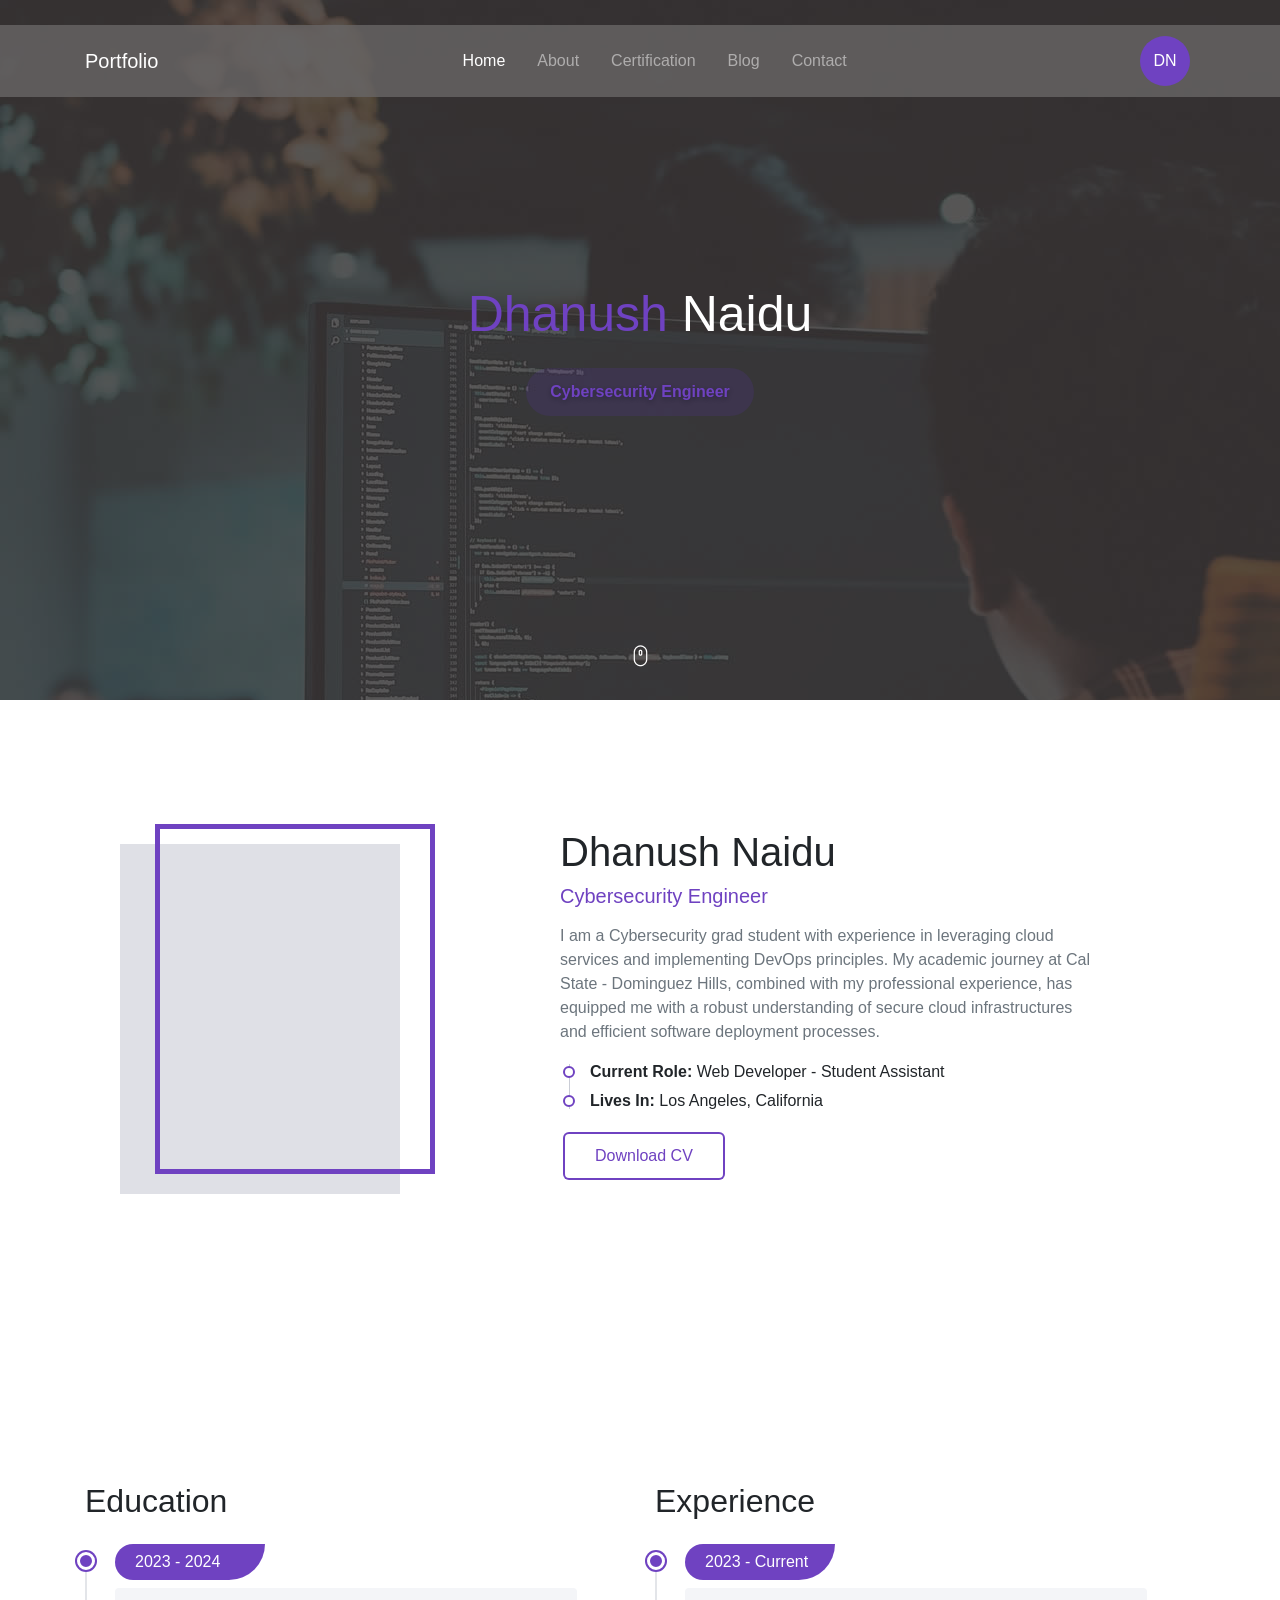
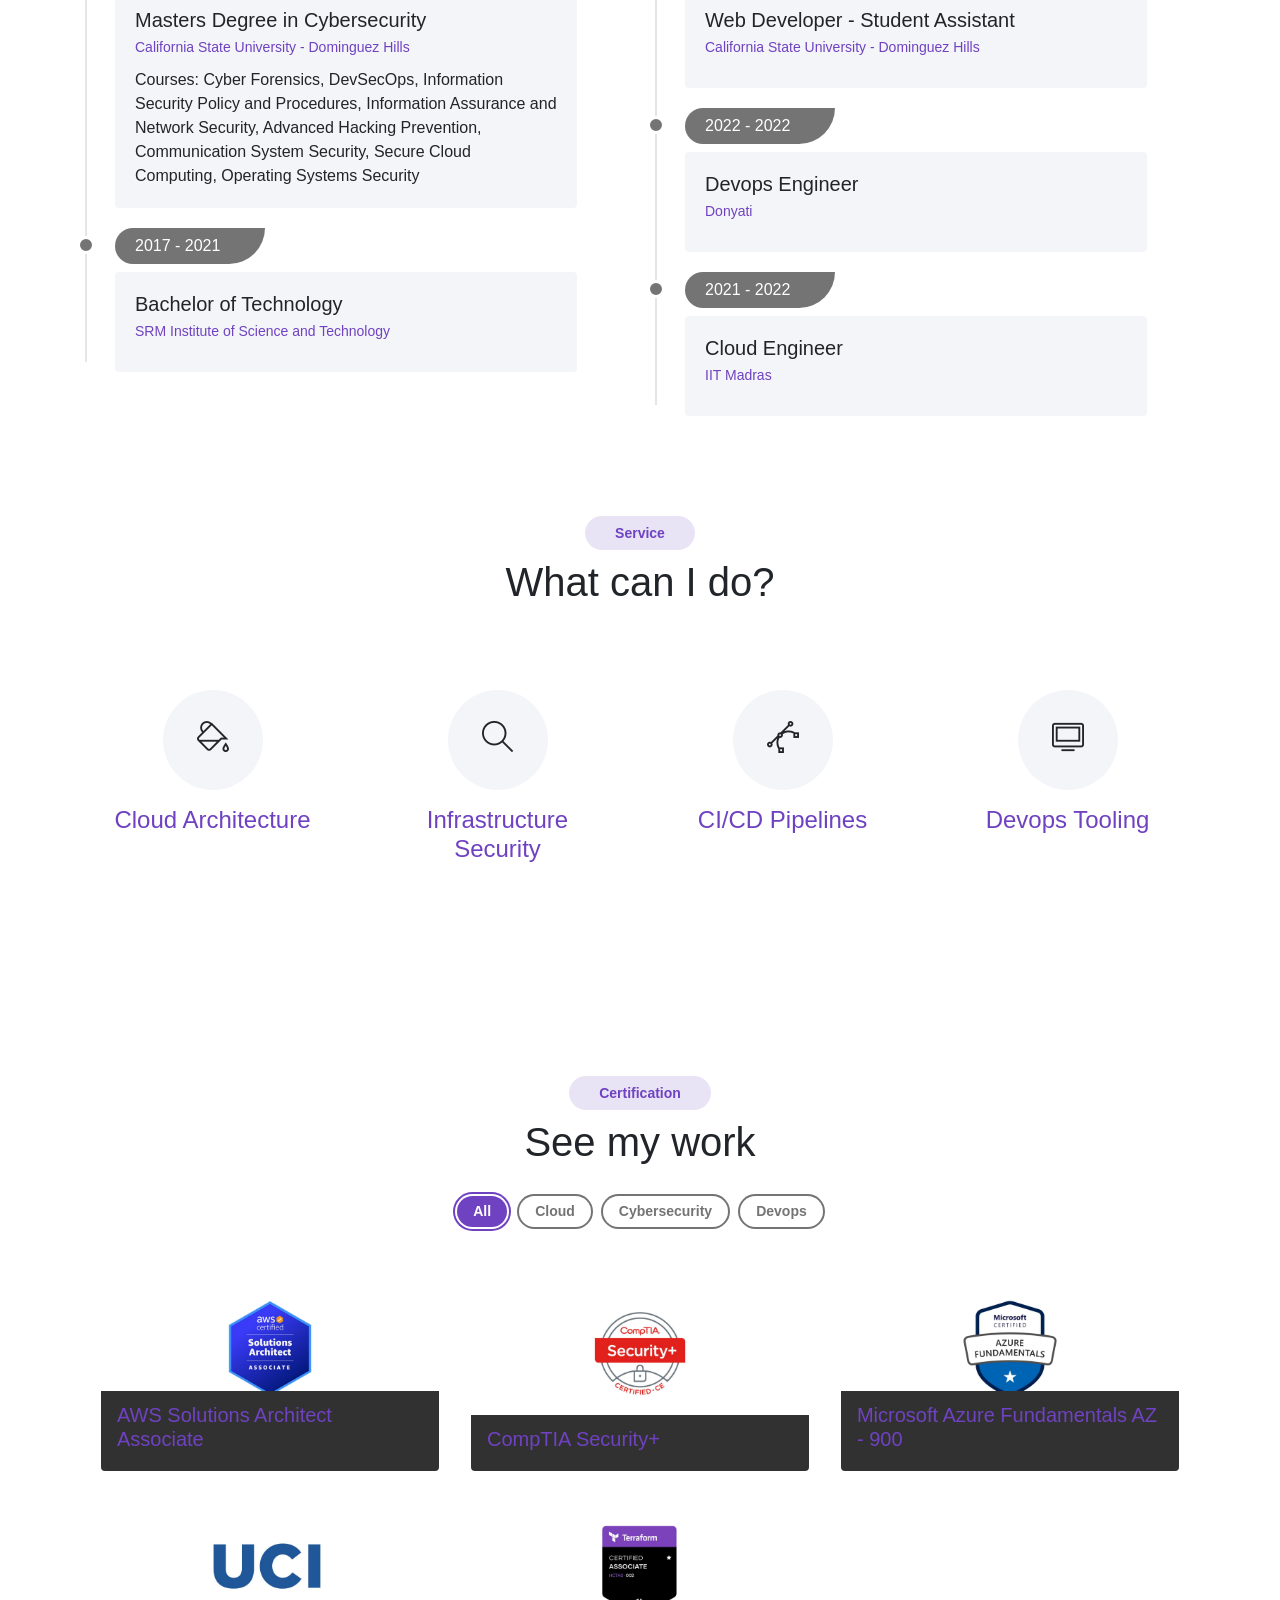
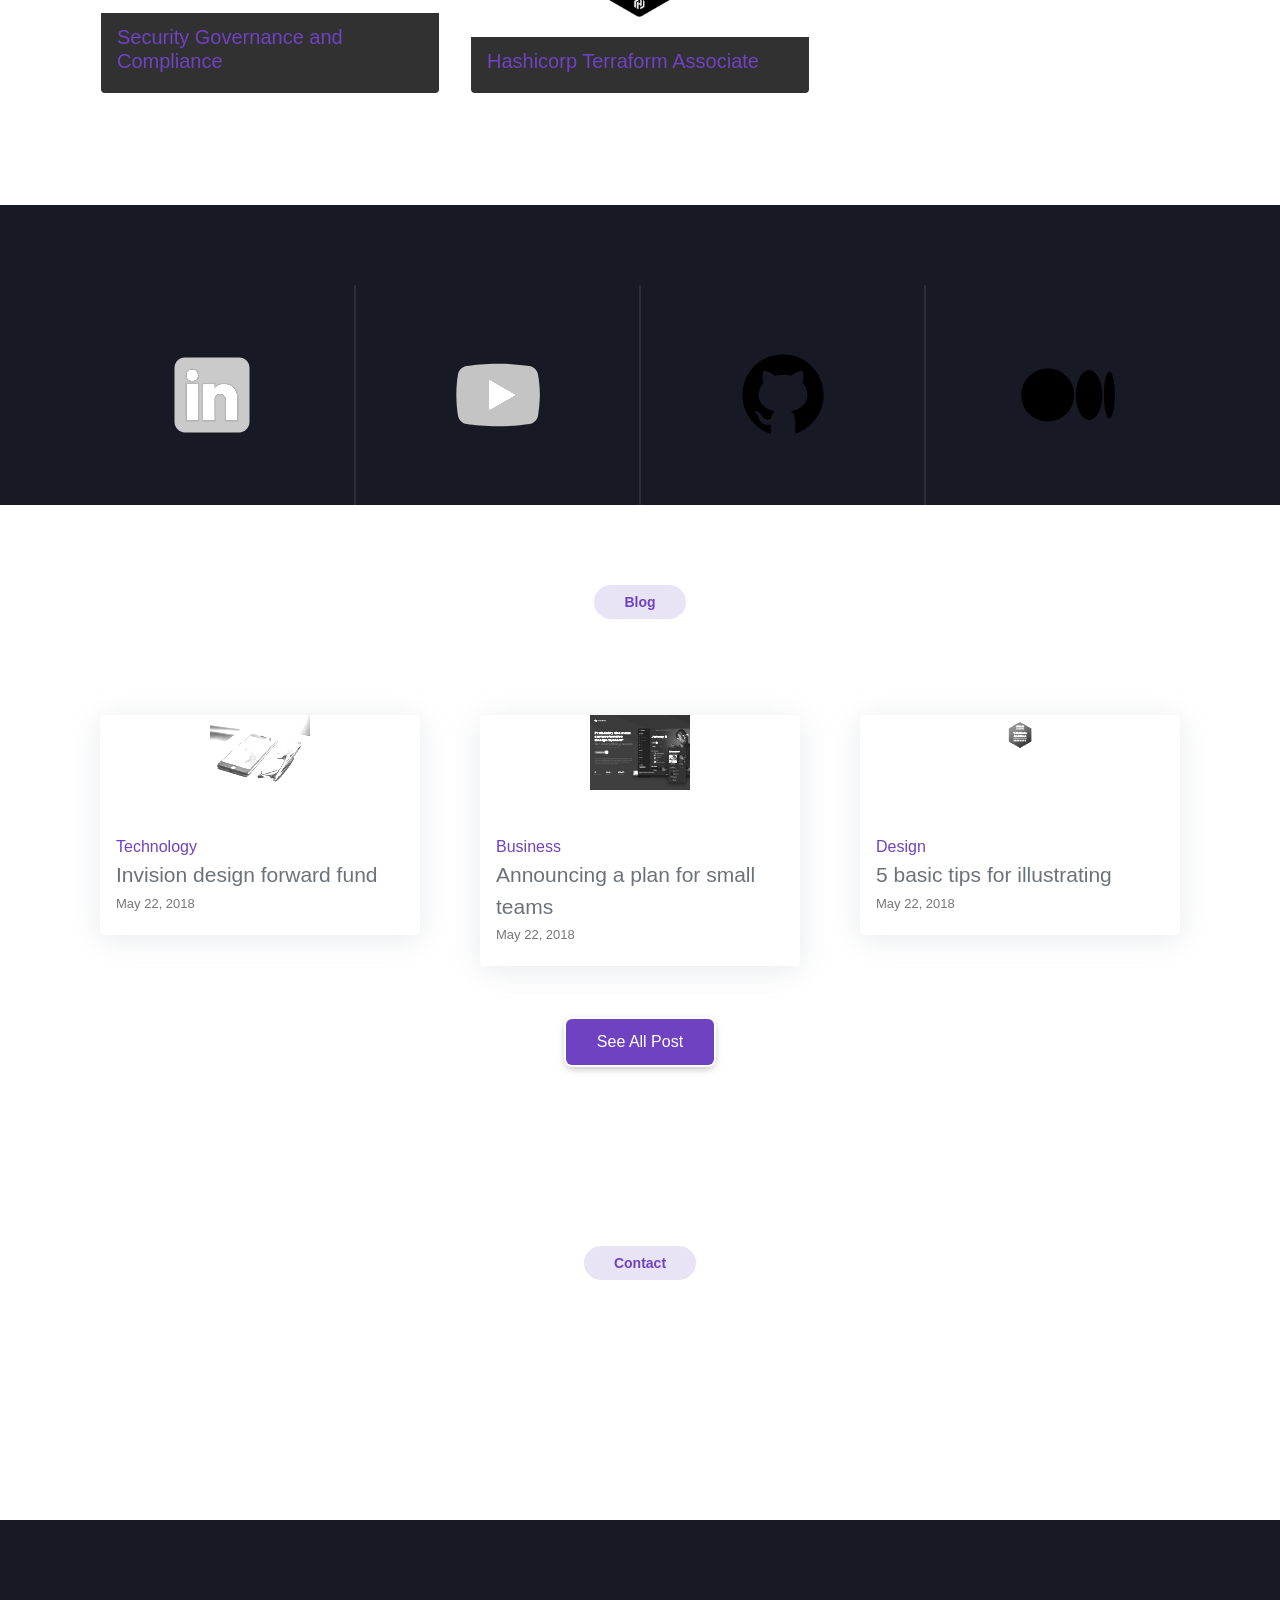
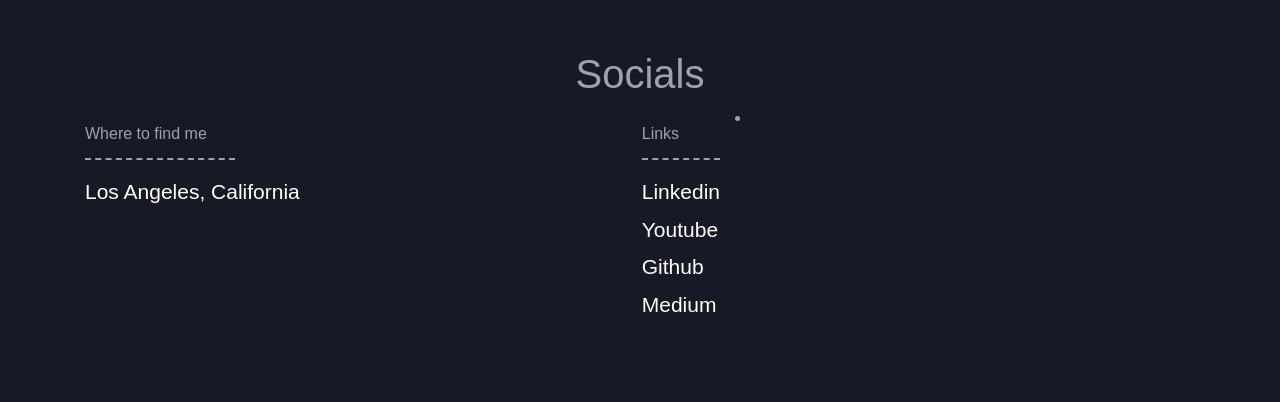
==== html/index.html @ 871a3c48 "Add files via upload" ====
<!DOCTYPE html>
<html lang="en">
<head>
  <meta charset="UTF-8">
  <meta name="viewport" content="width=device-width, initial-scale=1.0">
  
  <meta http-equiv="X-UA-Compatible" content="ie=edge">
  
  <title>Dhanush Portfolio</title>

  <link rel="shortcut icon" href="../assets/favicon.ico" type="image/x-icon">
  
  <link rel="stylesheet" type="text/css" href="../assets/css/themify-icons.css">
  
  <link rel="stylesheet" type="text/css" href="../assets/css/bootstrap.css">

  <link rel="stylesheet" type="text/css" href="../assets/vendor/animate/animate.css">
  
  <link rel="stylesheet" type="text/css" href="../assets/vendor/owl-carousel/owl.carousel.css">
  
  <link rel="stylesheet" type="text/css" href="../assets/vendor/perfect-scrollbar/css/perfect-scrollbar.css">
  
  <link rel="stylesheet" type="text/css" href="../assets/vendor/nice-select/css/nice-select.css">
  
  <link rel="stylesheet" type="text/css" href="../assets/vendor/fancybox/css/jquery.fancybox.min.css">
  
  <link rel="stylesheet" type="text/css" href="../assets/css/virtual.css">
  
  <link rel="stylesheet" type="text/css" href="../assets/css/topbar.virtual.css">
</head>
<body class="theme-purple">
  
  
  <div class="vg-page page-home" id="home" style="background-image: url(../assets/img/bg_image_1.jpg)">
    <!-- Navbar -->
    <div class="navbar navbar-expand-lg navbar-dark sticky" data-offset="500">
      <div class="container">
        <a href="" class="navbar-brand">Portfolio</a>
        <button class="navbar-toggler" data-toggle="collapse" data-target="#main-navbar" aria-expanded="true">
          <span class="ti-menu"></span>
        </button>
        <div class="collapse navbar-collapse" id="main-navbar">
          <ul class="navbar-nav ml-auto">
            <li class="nav-item active">
              <a href="#home" class="nav-link" data-animate="scrolling">Home</a>
            </li>
            <li class="nav-item">
              <a href="#about" class="nav-link" data-animate="scrolling">About</a>
            </li>
            <li class="nav-item">
              <a href="#portfolio" class="nav-link" data-animate="scrolling">Certification</a>
            </li>
            <li class="nav-item">
              <a href="#blog" class="nav-link" data-animate="scrolling">Blog</a>
            </li>
            <li class="nav-item">
              <a href="#contact" class="nav-link" data-animate="scrolling">Contact</a>
            </li>
          </ul>
          <ul class="nav ml-auto">
            <li class="nav-item">
              <button class="btn btn-fab btn-theme no-shadow">DN</button>
            </li>
          </ul>
        </div>
      </div>
    </div> <!-- End Navbar -->
    <!-- Caption header -->
    <div class="caption-header text-center wow zoomInDown">
      <h1 class="fw-light mb-4"><b class="fg-theme">Dhanush </b>Naidu</h1>
      <div class="badge">Cybersecurity Engineer</div>
    </div> <!-- End Caption header -->
    <div class="floating-button"><span class="ti-mouse"></span></div>
  </div>
  
  <div class="vg-page page-about" id="about">
    <div class="container py-5">
      <div class="row">
        <div class="col-lg-4 py-3">
          <div class="img-place wow fadeInUp">
            <img src="../assets/img/person.jpg" alt="">
          </div>
        </div>
        <div class="col-lg-6 offset-lg-1 wow fadeInRight">
          <h1 class="fw-light">Dhanush Naidu</h1>
          <h5 class="fg-theme mb-3">Cybersecurity Engineer</h5>
          <p class="text-muted">I am a Cybersecurity grad student with experience in leveraging cloud services and implementing DevOps principles. My academic journey at Cal State - Dominguez Hills, combined with my professional experience, has equipped me with a robust understanding of secure cloud infrastructures and efficient software deployment processes.</p>
          <ul class="theme-list">
            <li><b>Current Role:</b> Web Developer - Student Assistant</li>
            <li><b>Lives In:</b> Los Angeles, California</li>
            
          </ul>
          <button class="btn btn-theme-outline">Download CV</button>
        </div>
      </div>
    </div>
    <div class="container py-5">
      
        <div class="col-md-6">
          <div class="px-lg-3">
            
              </div>
            </div>
          </div>
        </div>
      </div>
    </div>
    <div class="container pt-5">
      <div class="row">
        <div class="col-md-6 wow fadeInRight">
          <h2 class="fw-normal">Education</h2>
          <ul class="timeline mt-4 pr-md-5">
            <li>
              <div class="title">2023 - 2024</div>
              <div class="details">
                <h5>Masters Degree in Cybersecurity</h5>
                <small class="fg-theme">California State University - Dominguez Hills</small>
                <p>Courses: Cyber Forensics, DevSecOps, Information Security Policy and Procedures, Information
                  Assurance and Network Security, Advanced Hacking Prevention, Communication System Security, Secure
                  Cloud Computing, Operating Systems Security</p>
              </div>
            </li>
            <li>
              <div class="title">2017 - 2021</div>
              <div class="details">
                <h5>Bachelor of Technology</h5>
                <small class="fg-theme">SRM Institute of Science and Technology </small>
                <p></p>
              </div>
            </li>
            
          </ul>
        </div>
        <div class="col-md-6 wow fadeInRight" data-wow-delay="200ms">
          <h2 class="fw-normal">Experience</h2>
          <ul class="timeline mt-4 pr-md-5">
            <li>
              <div class="title">2023 - Current</div>
              <div class="details">
                <h5>Web Developer - Student Assistant</h5>
                <small class="fg-theme">California State University - Dominguez Hills</small>
                <p></p>
              </div>
            </li>
            <li>
              <div class="title">2022 - 2022</div>
              <div class="details">
                <h5>Devops Engineer</h5>
                <small class="fg-theme">Donyati</small>
                <p></p>
              </div>
            </li>
            <li>
              <div class="title">2021 - 2022</div>
              <div class="details">
                <h5>Cloud Engineer</h5>
                <small class="fg-theme">IIT Madras</small>
                <p></p>
              </div>
            </li>
          </ul>
        </div>
      </div>
    </div>
  </div>
  
  <div class="vg-page page-service">
    <div class="container">
      <div class="text-center wow fadeInUp">
        <div class="badge badge-subhead">Service</div>
      </div>
      <h1 class="fw-normal text-center wow fadeInUp">What can I do?</h1>
      <div class="row mt-5">
        <div class="col-md-6 col-lg-4 col-xl-3">
          <div class="card card-service wow fadeInUp">
            <div class="icon">
              <span class="ti-paint-bucket"></span>
            </div>
            <div class="caption">
              <h4 class="fg-theme">Cloud Architecture</h4>
              <p></p>
            </div>
          </div>
        </div>
        <div class="col-md-6 col-lg-4 col-xl-3">
          <div class="card card-service wow fadeInUp">
            <div class="icon">
              <span class="ti-search"></span>
            </div>
            <div class="caption">
              <h4 class="fg-theme">Infrastructure Security</h4>
              <p></p>
            </div>
          </div>
        </div>
        <div class="col-md-6 col-lg-4 col-xl-3">
          <div class="card card-service wow fadeInUp">
            <div class="icon">
              <span class="ti-vector"></span>
            </div>
            <div class="caption">
              <h4 class="fg-theme">CI/CD Pipelines</h4>
              <p></p>
            </div>
          </div>
        </div>
        <div class="col-md-6 col-lg-4 col-xl-3">
          <div class="card card-service wow fadeInUp">
            <div class="icon">
              <span class="ti-desktop"></span>
            </div>
            <div class="caption">
              <h4 class="fg-theme">Devops Tooling</h4>
              <p></p>
            </div>
          </div>
        </div>
      </div>
    </div>
  </div>
  
<!--  <div class="vg-page page-funfact" style="background-image: url(../assets/img/bg_banner.jpg);">
    <div class="container">
      <div class="row section-counter">
        <div class="col-md-6 col-lg-3 py-4 wow fadeIn">
          <h1 class="number" data-number="768">768</h1>
          <span>Clients</span>
        </div>
        <div class="col-md-6 col-lg-3 py-4 wow fadeIn">
          <h1 class="number" data-number="230">230</h1>
          <span>Project Compleate</span>
        </div>
        <div class="col-md-6 col-lg-3 py-4 wow fadeIn">
          <h1 class="number" data-number="97">97</h1>
          <span>Project Ongoing</span>
        </div>
        <div class="col-md-6 col-lg-3 py-4 wow fadeIn">
          <h1 class="number" data-number="699">699</h1>
          <span>Client Satisfaction</span>
        </div>
      </div>
    </div>
  </div>
  
   Portfolio page -->
  <div class="vg-page page-portfolio" id="portfolio">
    <div class="container">
      <div class="text-center wow fadeInUp">
        <div class="badge badge-subhead">Certification</div>
      </div>
      <h1 class="text-center fw-normal wow fadeInUp">See my work</h1>
      <div class="filterable-button py-3 wow fadeInUp" data-toggle="selected">
        <button class="btn btn-theme-outline selected" data-filter="*">All</button>
        <button class="btn btn-theme-outline" data-filter=".apps">Cloud</button>
        <button class="btn btn-theme-outline" data-filter=".template">Cybersecurity</button>
        <button class="btn btn-theme-outline" data-filter=".ios">Devops</button>
      </div>

      <div class="gridder my-3">
        <div class="grid-item apps wow zoomIn">
          <div class="img-place" data-src="../assets/img/work/work-1.jpg" data-fancybox data-caption="<h5 class='fg-theme'>Mobile Travel App</h5> <p>Travel, Discovery</p>">
            <img src="../assets/img/work/work-1.jpg" alt="">
            <div class="img-caption">
              <h5 class="fg-theme">AWS Solutions Architect Associate</h5>
            </div>
          </div>
        </div>
        <div class="grid-item template wireframes wow zoomIn">
          <div class="img-place" data-src="../assets/img/work/work-2.jpg" data-fancybox data-caption="<h5 class='fg-theme'>Music App</h5> <p>Musics</p>">
            <img src="../assets/img/work/work-2.jpg" alt="">
            <div class="img-caption">
              <h5 class="fg-theme">CompTIA Security+</h5>
              
            </div>
          </div>
        </div>
        <div class="grid-item apps ios wow zoomIn">
          <div class="img-place" data-src="../assets/img/work/work-3.jpg" data-fancybox data-caption="<h5 class='fg-theme'>Gaming Dashboard</h5> <p>Games, Streaming</p>">
            <img src="../assets/img/work/work-3.jpg" alt="">
            <div class="img-caption">
              <h5 class="fg-theme">Microsoft Azure Fundamentals AZ - 900</h5>
             
            </div>
          </div>
        </div>
        <div class="grid-item graphic ui-ux wow zoomIn">
          <div class="img-place" data-src="../assets/img/work/work-4.jpg" data-fancybox data-caption="<h5 class='fg-theme'>Drugs Delivery App</h5> <p>Health, Drugs</p>">
            <img src="../assets/img/work/work-4.jpg" alt="">
            <div class="img-caption">
              <h5 class="fg-theme">Security Governance and Compliance</h5>
              
            </div>
          </div>
        </div>
        <div class="grid-item apps ios wow zoomIn">
          <div class="img-place" data-src="../assets/img/work/work-5.jpg" data-fancybox data-caption="<h5 class='fg-theme'>Musics Discover</h5> <p>Musics, Dashboard</p>">
            <img src="../assets/img/work/work-5.jpg" alt="">
            <div class="img-caption">
              <h5 class="fg-theme">Hashicorp Terraform Associate</h5>
            </div>
          </div>
        </div>
          </div>
        </div>
      </div> <!-- End gridder -->
    </div>
  </div> <!-- End Portfolio page -->
  
  <!-- Testimonial 
  <div class="vg-page page-testimonial">
    <div class="container">
      <h1 class="text-center fw-normal wow fadeInUp">What I'm working on</h1>
      <div class="row justify-content-center mt-5 wow fadeInUp">
        <div class="col-md-9">
          <div class="owl-carousel testi-carousel">
            <div class="item">
              <div class="row">
                <div class="col-md-6">
                  <div class="img-place">
                    <img src="../assets/img/testimonials/testimonials_1.jpg" alt="">
                  </div>
                </div>
                <div class="col-md-6">
                  <div class="caption">
                    <div class="testi-content">There are many variations of passages of Lorem Ipsum available, but the majority have suffered</div>
                    <div class="testi-info">
                      <div class="thumb-profile">
                        <img src="../assets/img/testimonials/testimonials_1.jpg" alt="">
                      </div>
                      <div class="tagline">
                        <h5 class="mb-0">Satria Nugraha</h5>
                        <span class="text-muted">CEO Nutshell</span>
                      </div>
                    </div>
                  </div>
                </div>
              </div>
            </div>
            <div class="item">
              <div class="row">
                <div class="col-md-6">
                  <div class="img-place">
                    <img src="../assets/img/testimonials/testimonials_2.jpg" alt="">
                  </div>
                </div>
                <div class="col-md-6">
                  <div class="caption">
                    <div class="testi-content">Lorem ipsum, dolor sit amet consectetur adipisicing elit. Saepe natus expedita ab facilis ut, animi explicabo amet. Voluptatibus possimus iste enim, doloremque, fugiat accusamus nisi optio fugit ratione expedita harum?</div>
                    <div class="testi-info">
                      <div class="thumb-profile">
                        <img src="../assets/img/testimonials/testimonials_2.jpg" alt="">
                      </div>
                      <div class="tagline">
                        <h5 class="mb-0">Selena Arrini</h5>
                        <span class="text-muted">CEO BigTree</span>
                      </div>
                    </div>
                  </div>
                </div>
              </div>
            </div>
          </div>
        </div>
      </div>
    </div>
  </div> End testimonial -->
  
  <!-- Client -->
  <div class="vg-page page-client">
    <div class="container">
      <div class="row">
        <div class="col-md-6 col-lg-4 col-xl-3 item">
          <div class="img-place wow fadeInUp">
            <img src="../assets/img/logo/company_1.svg" alt="">
          </div>
        </div>
        <div class="col-md-6 col-lg-4 col-xl-3 item">
          <div class="img-place wow fadeInUp">
            <img src="../assets/img/logo/company_2.svg" alt="">
          </div>
        </div>
        <div class="col-md-6 col-lg-4 col-xl-3 item">
          <div class="img-place wow fadeInUp">
            <img src="../assets/img/logo/company_3.svg" alt="">
          </div>
        </div>
        <div class="col-md-6 col-lg-4 col-xl-3 item">
          <div class="img-place wow fadeInUp">
            <img src="../assets/img/logo/company_4.svg" alt="">
          </div>
        </div>
      </div>
  </div> <!-- End client -->
  
  <!-- Blog -->
  <div class="vg-page page-blog" id="blog">
    <div class="container">
      <div class="text-center">
        <div class="badge badge-subhead wow fadeInUp">Blog</div>
      </div>
      <h1 class="text-center fw-normal wow fadeInUp">Latest Post</h1>
      <div class="row post-grid">
        <div class="col-md-6 col-lg-4 wow fadeInUp">
          <div class="card">
            <div class="img-place">
              <img src="../assets/img/work/work-9.jpg" alt="">
            </div>
            <div class="caption">
              <a href="javascript:void(0)" class="post-category">Technology</a>
              <a href="#" class="post-title">Invision design forward fund</a>
              <span class="post-date"><span class="sr-only">Published on</span> May 22, 2018</span>
            </div>
          </div>
        </div>
        <div class="col-md-6 col-lg-4 wow fadeInUp">
          <div class="card">
            <div class="img-place">
              <img src="../assets/img/work/work-6.jpg" alt="">
            </div>
            <div class="caption">
              <a href="javascript:void(0)" class="post-category">Business</a>
              <a href="#" class="post-title">Announcing a plan for small teams</a>
              <span class="post-date"><span class="sr-only">Published on</span> May 22, 2018</span>
            </div>
          </div>
        </div>
        <div class="col-md-6 col-lg-4 wow fadeInUp">
          <div class="card">
            <div class="img-place">
              <img src="../assets/img/work/work-1.jpg" alt="">
            </div>
            <div class="caption">
              <a href="javascript:void(0)" class="post-category">Design</a>
              <a href="#" class="post-title">5 basic tips for illustrating</a>
              <span class="post-date"><span class="sr-only">Published on</span> May 22, 2018</span>
            </div>
          </div>
        </div>
        <div class="col-12 text-center py-3 wow fadeInUp">
          <a href="blog-fullbar.html" class="btn btn-theme">See All Post</a>
        </div>
      </div>
    </div>
  </div> <!-- End blog -->
  
  <!-- Contact -->
  <div class="vg-page page-contact" id="contact">
    <div class="container-fluid">
      <div class="text-center wow fadeInUp">
        <div class="badge badge-subhead">Contact</div>
      </div>
      <h1 class="text-center fw-normal wow fadeInUp">dhanushnaidu77@gmail.com</h1>
      <div class="row py-5">
        
          </div>
        </div>
      
        </div>
      </div>
    </div>
  </div> <!-- End Contact -->
  
  <!-- Footer -->
  <div class="vg-footer">
    <h1 class="text-center">Socials</h1>
    <div class="container">
      <div class="row">
        <div class="col-lg-4 py-3">
          <div class="footer-info">
            <p>Where to find me</p>
            <hr class="divider">
            <p class="fs-large fg-white">Los Angeles, California</p>
          </div>
        </div>
        <div class="col-md-6 col-lg-3 py-3">
          <div class="float-lg-right">
            <p>Links</p>
            <hr class="divider">
            <ul class="list-unstyled">
              <li><a href="https://www.linkedin.com/in/dhanush--s/">Linkedin</a></li>
              <li><a href="https://www.youtube.com/@dhanushnaidu">Youtube</a></li>
              <li><a href="https://github.com/dhanushnaidu77">Github</a></li>
              <li><a href="https://medium.com/@dhanushnaidu77">Medium</a></li>
            </ul>
          </div>
        </div>
        
          
              <li></li>
            </ul>
          </div>
        </div>
      </div>
      </div>
    </div>
  </div> <!-- End footer -->
  
  
  <script src="../assets/js/jquery-3.5.1.min.js"></script>
    
  <script src="../assets/js/bootstrap.bundle.min.js"></script>
    
  <script src="../assets/vendor/owl-carousel/owl.carousel.min.js"></script>
    
  <script src="../assets/vendor/perfect-scrollbar/js/perfect-scrollbar.js"></script>
    
  <script src="../assets/vendor/isotope/isotope.pkgd.min.js"></script>
    
  <script src="../assets/vendor/nice-select/js/jquery.nice-select.min.js"></script>
    
  <script src="../assets/vendor/fancybox/js/jquery.fancybox.min.js"></script>

  <script src="../assets/vendor/wow/wow.min.js"></script>

  <script src="../assets/vendor/animateNumber/jquery.animateNumber.min.js"></script>

  <script src="../assets/vendor/waypoints/jquery.waypoints.min.js"></script>

  <script src="../assets/js/google-maps.js"></script>
    
  <script src="../assets/js/topbar-virtual.js"></script>

  <script async defer src="https://maps.googleapis.com/maps/api/js?key=AIzaSyAIA_zqjFMsJM_sxP9-6Pde5vVCTyJmUHM&callback=initMap"></script>
  
</body>
</html>
---- assets/css/themify-icons.css ----
@font-face {
	font-family: 'themify';
	src:url('../fonts/themify.eot?-fvbane');
	src:url('../fonts/themify.eot?#iefix-fvbane') format('embedded-opentype'),
		url('../fonts/themify.woff?-fvbane') format('woff'),
		url('../fonts/themify.ttf?-fvbane') format('truetype'),
		url('../fonts/themify.svg?-fvbane#themify') format('svg');
	font-weight: normal;
	font-style: normal;
}

[class^="ti-"], [class*=" ti-"] {
	font-family: 'themify';
	speak: none;
	font-style: normal;
	font-weight: normal;
	font-variant: normal;
	text-transform: none;
	line-height: 1;

	/* Better Font Rendering =========== */
	-webkit-font-smoothing: antialiased;
	-moz-osx-font-smoothing: grayscale;
}

.ti-wand:before {
	content: "\e600";
}
.ti-volume:before {
	content: "\e601";
}
.ti-user:before {
	content: "\e602";
}
.ti-unlock:before {
	content: "\e603";
}
.ti-unlink:before {
	content: "\e604";
}
.ti-trash:before {
	content: "\e605";
}
.ti-thought:before {
	content: "\e606";
}
.ti-target:before {
	content: "\e607";
}
.ti-tag:before {
	content: "\e608";
}
.ti-tablet:before {
	content: "\e609";
}
.ti-star:before {
	content: "\e60a";
}
.ti-spray:before {
	content: "\e60b";
}
.ti-signal:before {
	content: "\e60c";
}
.ti-shopping-cart:before {
	content: "\e60d";
}
.ti-shopping-cart-full:before {
	content: "\e60e";
}
.ti-settings:before {
	content: "\e60f";
}
.ti-search:before {
	content: "\e610";
}
.ti-zoom-in:before {
	content: "\e611";
}
.ti-zoom-out:before {
	content: "\e612";
}
.ti-cut:before {
	content: "\e613";
}
.ti-ruler:before {
	content: "\e614";
}
.ti-ruler-pencil:before {
	content: "\e615";
}
.ti-ruler-alt:before {
	content: "\e616";
}
.ti-bookmark:before {
	content: "\e617";
}
.ti-bookmark-alt:before {
	content: "\e618";
}
.ti-reload:before {
	content: "\e619";
}
.ti-plus:before {
	content: "\e61a";
}
.ti-pin:before {
	content: "\e61b";
}
.ti-pencil:before {
	content: "\e61c";
}
.ti-pencil-alt:before {
	content: "\e61d";
}
.ti-paint-roller:before {
	content: "\e61e";
}
.ti-paint-bucket:before {
	content: "\e61f";
}
.ti-na:before {
	content: "\e620";
}
.ti-mobile:before {
	content: "\e621";
}
.ti-minus:before {
	content: "\e622";
}
.ti-medall:before {
	content: "\e623";
}
.ti-medall-alt:before {
	content: "\e624";
}
.ti-marker:before {
	content: "\e625";
}
.ti-marker-alt:before {
	content: "\e626";
}
.ti-arrow-up:before {
	content: "\e627";
}
.ti-arrow-right:before {
	content: "\e628";
}
.ti-arrow-left:before {
	content: "\e629";
}
.ti-arrow-down:before {
	content: "\e62a";
}
.ti-lock:before {
	content: "\e62b";
}
.ti-location-arrow:before {
	content: "\e62c";
}
.ti-link:before {
	content: "\e62d";
}
.ti-layout:before {
	content: "\e62e";
}
.ti-layers:before {
	content: "\e62f";
}
.ti-layers-alt:before {
	content: "\e630";
}
.ti-key:before {
	content: "\e631";
}
.ti-import:before {
	content: "\e632";
}
.ti-image:before {
	content: "\e633";
}
.ti-heart:before {
	content: "\e634";
}
.ti-heart-broken:before {
	content: "\e635";
}
.ti-hand-stop:before {
	content: "\e636";
}
.ti-hand-open:before {
	content: "\e637";
}
.ti-hand-drag:before {
	content: "\e638";
}
.ti-folder:before {
	content: "\e639";
}
.ti-flag:before {
	content: "\e63a";
}
.ti-flag-alt:before {
	content: "\e63b";
}
.ti-flag-alt-2:before {
	content: "\e63c";
}
.ti-eye:before {
	content: "\e63d";
}
.ti-export:before {
	content: "\e63e";
}
.ti-exchange-vertical:before {
	content: "\e63f";
}
.ti-desktop:before {
	content: "\e640";
}
.ti-cup:before {
	content: "\e641";
}
.ti-crown:before {
	content: "\e642";
}
.ti-comments:before {
	content: "\e643";
}
.ti-comment:before {
	content: "\e644";
}
.ti-comment-alt:before {
	content: "\e645";
}
.ti-close:before {
	content: "\e646";
}
.ti-clip:before {
	content: "\e647";
}
.ti-angle-up:before {
	content: "\e648";
}
.ti-angle-right:before {
	content: "\e649";
}
.ti-angle-left:before {
	content: "\e64a";
}
.ti-angle-down:before {
	content: "\e64b";
}
.ti-check:before {
	content: "\e64c";
}
.ti-check-box:before {
	content: "\e64d";
}
.ti-camera:before {
	content: "\e64e";
}
.ti-announcement:before {
	content: "\e64f";
}
.ti-brush:before {
	content: "\e650";
}
.ti-briefcase:before {
	content: "\e651";
}
.ti-bolt:before {
	content: "\e652";
}
.ti-bolt-alt:before {
	content: "\e653";
}
.ti-blackboard:before {
	content: "\e654";
}
.ti-bag:before {
	content: "\e655";
}
.ti-move:before {
	content: "\e656";
}
.ti-arrows-vertical:before {
	content: "\e657";
}
.ti-arrows-horizontal:before {
	content: "\e658";
}
.ti-fullscreen:before {
	content: "\e659";
}
.ti-arrow-top-right:before {
	content: "\e65a";
}
.ti-arrow-top-left:before {
	content: "\e65b";
}
.ti-arrow-circle-up:before {
	content: "\e65c";
}
.ti-arrow-circle-right:before {
	content: "\e65d";
}
.ti-arrow-circle-left:before {
	content: "\e65e";
}
.ti-arrow-circle-down:before {
	content: "\e65f";
}
.ti-angle-double-up:before {
	content: "\e660";
}
.ti-angle-double-right:before {
	content: "\e661";
}
.ti-angle-double-left:before {
	content: "\e662";
}
.ti-angle-double-down:before {
	content: "\e663";
}
.ti-zip:before {
	content: "\e664";
}
.ti-world:before {
	content: "\e665";
}
.ti-wheelchair:before {
	content: "\e666";
}
.ti-view-list:before {
	content: "\e667";
}
.ti-view-list-alt:before {
	content: "\e668";
}
.ti-view-grid:before {
	content: "\e669";
}
.ti-uppercase:before {
	content: "\e66a";
}
.ti-upload:before {
	content: "\e66b";
}
.ti-underline:before {
	content: "\e66c";
}
.ti-truck:before {
	content: "\e66d";
}
.ti-timer:before {
	content: "\e66e";
}
.ti-ticket:before {
	content: "\e66f";
}
.ti-thumb-up:before {
	content: "\e670";
}
.ti-thumb-down:before {
	content: "\e671";
}
.ti-text:before {
	content: "\e672";
}
.ti-stats-up:before {
	content: "\e673";
}
.ti-stats-down:before {
	content: "\e674";
}
.ti-split-v:before {
	content: "\e675";
}
.ti-split-h:before {
	content: "\e676";
}
.ti-smallcap:before {
	content: "\e677";
}
.ti-shine:before {
	content: "\e678";
}
.ti-shift-right:before {
	content: "\e679";
}
.ti-shift-left:before {
	content: "\e67a";
}
.ti-shield:before {
	content: "\e67b";
}
.ti-notepad:before {
	content: "\e67c";
}
.ti-server:before {
	content: "\e67d";
}
.ti-quote-right:before {
	content: "\e67e";
}
.ti-quote-left:before {
	content: "\e67f";
}
.ti-pulse:before {
	content: "\e680";
}
.ti-printer:before {
	content: "\e681";
}
.ti-power-off:before {
	content: "\e682";
}
.ti-plug:before {
	content: "\e683";
}
.ti-pie-chart:before {
	content: "\e684";
}
.ti-paragraph:before {
	content: "\e685";
}
.ti-panel:before {
	content: "\e686";
}
.ti-package:before {
	content: "\e687";
}
.ti-music:before {
	content: "\e688";
}
.ti-music-alt:before {
	content: "\e689";
}
.ti-mouse:before {
	content: "\e68a";
}
.ti-mouse-alt:before {
	content: "\e68b";
}
.ti-money:before {
	content: "\e68c";
}
.ti-microphone:before {
	content: "\e68d";
}
.ti-menu:before {
	content: "\e68e";
}
.ti-menu-alt:before {
	content: "\e68f";
}
.ti-map:before {
	content: "\e690";
}
.ti-map-alt:before {
	content: "\e691";
}
.ti-loop:before {
	content: "\e692";
}
.ti-location-pin:before {
	content: "\e693";
}
.ti-list:before {
	content: "\e694";
}
.ti-light-bulb:before {
	content: "\e695";
}
.ti-Italic:before {
	content: "\e696";
}
.ti-info:before {
	content: "\e697";
}
.ti-infinite:before {
	content: "\e698";
}
.ti-id-badge:before {
	content: "\e699";
}
.ti-hummer:before {
	content: "\e69a";
}
.ti-home:before {
	content: "\e69b";
}
.ti-help:before {
	content: "\e69c";
}
.ti-headphone:before {
	content: "\e69d";
}
.ti-harddrives:before {
	content: "\e69e";
}
.ti-harddrive:before {
	content: "\e69f";
}
.ti-gift:before {
	content: "\e6a0";
}
.ti-game:before {
	content: "\e6a1";
}
.ti-filter:before {
	content: "\e6a2";
}
.ti-files:before {
	content: "\e6a3";
}
.ti-file:before {
	content: "\e6a4";
}
.ti-eraser:before {
	content: "\e6a5";
}
.ti-envelope:before {
	content: "\e6a6";
}
.ti-download:before {
	content: "\e6a7";
}
.ti-direction:before {
	content: "\e6a8";
}
.ti-direction-alt:before {
	content: "\e6a9";
}
.ti-dashboard:before {
	content: "\e6aa";
}
.ti-control-stop:before {
	content: "\e6ab";
}
.ti-control-shuffle:before {
	content: "\e6ac";
}
.ti-control-play:before {
	content: "\e6ad";
}
.ti-control-pause:before {
	content: "\e6ae";
}
.ti-control-forward:before {
	content: "\e6af";
}
.ti-control-backward:before {
	content: "\e6b0";
}
.ti-cloud:before {
	content: "\e6b1";
}
.ti-cloud-up:before {
	content: "\e6b2";
}
.ti-cloud-down:before {
	content: "\e6b3";
}
.ti-clipboard:before {
	content: "\e6b4";
}
.ti-car:before {
	content: "\e6b5";
}
.ti-calendar:before {
	content: "\e6b6";
}
.ti-book:before {
	content: "\e6b7";
}
.ti-bell:before {
	content: "\e6b8";
}
.ti-basketball:before {
	content: "\e6b9";
}
.ti-bar-chart:before {
	content: "\e6ba";
}
.ti-bar-chart-alt:before {
	content: "\e6bb";
}
.ti-back-right:before {
	content: "\e6bc";
}
.ti-back-left:before {
	content: "\e6bd";
}
.ti-arrows-corner:before {
	content: "\e6be";
}
.ti-archive:before {
	content: "\e6bf";
}
.ti-anchor:before {
	content: "\e6c0";
}
.ti-align-right:before {
	content: "\e6c1";
}
.ti-align-left:before {
	content: "\e6c2";
}
.ti-align-justify:before {
	content: "\e6c3";
}
.ti-align-center:before {
	content: "\e6c4";
}
.ti-alert:before {
	content: "\e6c5";
}
.ti-alarm-clock:before {
	content: "\e6c6";
}
.ti-agenda:before {
	content: "\e6c7";
}
.ti-write:before {
	content: "\e6c8";
}
.ti-window:before {
	content: "\e6c9";
}
.ti-widgetized:before {
	content: "\e6ca";
}
.ti-widget:before {
	content: "\e6cb";
}
.ti-widget-alt:before {
	content: "\e6cc";
}
.ti-wallet:before {
	content: "\e6cd";
}
.ti-video-clapper:before {
	content: "\e6ce";
}
.ti-video-camera:before {
	content: "\e6cf";
}
.ti-vector:before {
	content: "\e6d0";
}
.ti-themify-logo:before {
	content: "\e6d1";
}
.ti-themify-favicon:before {
	content: "\e6d2";
}
.ti-themify-favicon-alt:before {
	content: "\e6d3";
}
.ti-support:before {
	content: "\e6d4";
}
.ti-stamp:before {
	content: "\e6d5";
}
.ti-split-v-alt:before {
	content: "\e6d6";
}
.ti-slice:before {
	content: "\e6d7";
}
.ti-shortcode:before {
	content: "\e6d8";
}
.ti-shift-right-alt:before {
	content: "\e6d9";
}
.ti-shift-left-alt:before {
	content: "\e6da";
}
.ti-ruler-alt-2:before {
	content: "\e6db";
}
.ti-receipt:before {
	content: "\e6dc";
}
.ti-pin2:before {
	content: "\e6dd";
}
.ti-pin-alt:before {
	content: "\e6de";
}
.ti-pencil-alt2:before {
	content: "\e6df";
}
.ti-palette:before {
	content: "\e6e0";
}
.ti-more:before {
	content: "\e6e1";
}
.ti-more-alt:before {
	content: "\e6e2";
}
.ti-microphone-alt:before {
	content: "\e6e3";
}
.ti-magnet:before {
	content: "\e6e4";
}
.ti-line-double:before {
	content: "\e6e5";
}
.ti-line-dotted:before {
	content: "\e6e6";
}
.ti-line-dashed:before {
	content: "\e6e7";
}
.ti-layout-width-full:before {
	content: "\e6e8";
}
.ti-layout-width-default:before {
	content: "\e6e9";
}
.ti-layout-width-default-alt:before {
	content: "\e6ea";
}
.ti-layout-tab:before {
	content: "\e6eb";
}
.ti-layout-tab-window:before {
	content: "\e6ec";
}
.ti-layout-tab-v:before {
	content: "\e6ed";
}
.ti-layout-tab-min:before {
	content: "\e6ee";
}
.ti-layout-slider:before {
	content: "\e6ef";
}
.ti-layout-slider-alt:before {
	content: "\e6f0";
}
.ti-layout-sidebar-right:before {
	content: "\e6f1";
}
.ti-layout-sidebar-none:before {
	content: "\e6f2";
}
.ti-layout-sidebar-left:before {
	content: "\e6f3";
}
.ti-layout-placeholder:before {
	content: "\e6f4";
}
.ti-layout-menu:before {
	content: "\e6f5";
}
.ti-layout-menu-v:before {
	content: "\e6f6";
}
.ti-layout-menu-separated:before {
	content: "\e6f7";
}
.ti-layout-menu-full:before {
	content: "\e6f8";
}
.ti-layout-media-right-alt:before {
	content: "\e6f9";
}
.ti-layout-media-right:before {
	content: "\e6fa";
}
.ti-layout-media-overlay:before {
	content: "\e6fb";
}
.ti-layout-media-overlay-alt:before {
	content: "\e6fc";
}
.ti-layout-media-overlay-alt-2:before {
	content: "\e6fd";
}
.ti-layout-media-left-alt:before {
	content: "\e6fe";
}
.ti-layout-media-left:before {
	content: "\e6ff";
}
.ti-layout-media-center-alt:before {
	content: "\e700";
}
.ti-layout-media-center:before {
	content: "\e701";
}
.ti-layout-list-thumb:before {
	content: "\e702";
}
.ti-layout-list-thumb-alt:before {
	content: "\e703";
}
.ti-layout-list-post:before {
	content: "\e704";
}
.ti-layout-list-large-image:before {
	content: "\e705";
}
.ti-layout-line-solid:before {
	content: "\e706";
}
.ti-layout-grid4:before {
	content: "\e707";
}
.ti-layout-grid3:before {
	content: "\e708";
}
.ti-layout-grid2:before {
	content: "\e709";
}
.ti-layout-grid2-thumb:before {
	content: "\e70a";
}
.ti-layout-cta-right:before {
	content: "\e70b";
}
.ti-layout-cta-left:before {
	content: "\e70c";
}
.ti-layout-cta-center:before {
	content: "\e70d";
}
.ti-layout-cta-btn-right:before {
	content: "\e70e";
}
.ti-layout-cta-btn-left:before {
	content: "\e70f";
}
.ti-layout-column4:before {
	content: "\e710";
}
.ti-layout-column3:before {
	content: "\e711";
}
.ti-layout-column2:before {
	content: "\e712";
}
.ti-layout-accordion-separated:before {
	content: "\e713";
}
.ti-layout-accordion-merged:before {
	content: "\e714";
}
.ti-layout-accordion-list:before {
	content: "\e715";
}
.ti-ink-pen:before {
	content: "\e716";
}
.ti-info-alt:before {
	content: "\e717";
}
.ti-help-alt:before {
	content: "\e718";
}
.ti-headphone-alt:before {
	content: "\e719";
}
.ti-hand-point-up:before {
	content: "\e71a";
}
.ti-hand-point-right:before {
	content: "\e71b";
}
.ti-hand-point-left:before {
	content: "\e71c";
}
.ti-hand-point-down:before {
	content: "\e71d";
}
.ti-gallery:before {
	content: "\e71e";
}
.ti-face-smile:before {
	content: "\e71f";
}
.ti-face-sad:before {
	content: "\e720";
}
.ti-credit-card:before {
	content: "\e721";
}
.ti-control-skip-forward:before {
	content: "\e722";
}
.ti-control-skip-backward:before {
	content: "\e723";
}
.ti-control-record:before {
	content: "\e724";
}
.ti-control-eject:before {
	content: "\e725";
}
.ti-comments-smiley:before {
	content: "\e726";
}
.ti-brush-alt:before {
	content: "\e727";
}
.ti-youtube:before {
	content: "\e728";
}
.ti-vimeo:before {
	content: "\e729";
}
.ti-twitter:before {
	content: "\e72a";
}
.ti-time:before {
	content: "\e72b";
}
.ti-tumblr:before {
	content: "\e72c";
}
.ti-skype:before {
	content: "\e72d";
}
.ti-share:before {
	content: "\e72e";
}
.ti-share-alt:before {
	content: "\e72f";
}
.ti-rocket:before {
	content: "\e730";
}
.ti-pinterest:before {
	content: "\e731";
}
.ti-new-window:before {
	content: "\e732";
}
.ti-microsoft:before {
	content: "\e733";
}
.ti-list-ol:before {
	content: "\e734";
}
.ti-linkedin:before {
	content: "\e735";
}
.ti-layout-sidebar-2:before {
	content: "\e736";
}
.ti-layout-grid4-alt:before {
	content: "\e737";
}
.ti-layout-grid3-alt:before {
	content: "\e738";
}
.ti-layout-grid2-alt:before {
	content: "\e739";
}
.ti-layout-column4-alt:before {
	content: "\e73a";
}
.ti-layout-column3-alt:before {
	content: "\e73b";
}
.ti-layout-column2-alt:before {
	content: "\e73c";
}
.ti-instagram:before {
	content: "\e73d";
}
.ti-google:before {
	content: "\e73e";
}
.ti-github:before {
	content: "\e73f";
}
.ti-flickr:before {
	content: "\e740";
}
.ti-facebook:before {
	content: "\e741";
}
.ti-dropbox:before {
	content: "\e742";
}
.ti-dribbble:before {
	content: "\e743";
}
.ti-apple:before {
	content: "\e744";
}
.ti-android:before {
	content: "\e745";
}
.ti-save:before {
	content: "\e746";
}
.ti-save-alt:before {
	content: "\e747";
}
.ti-yahoo:before {
	content: "\e748";
}
.ti-wordpress:before {
	content: "\e749";
}
.ti-vimeo-alt:before {
	content: "\e74a";
}
.ti-twitter-alt:before {
	content: "\e74b";
}
.ti-tumblr-alt:before {
	content: "\e74c";
}
.ti-trello:before {
	content: "\e74d";
}
.ti-stack-overflow:before {
	content: "\e74e";
}
.ti-soundcloud:before {
	content: "\e74f";
}
.ti-sharethis:before {
	content: "\e750";
}
.ti-sharethis-alt:before {
	content: "\e751";
}
.ti-reddit:before {
	content: "\e752";
}
.ti-pinterest-alt:before {
	content: "\e753";
}
.ti-microsoft-alt:before {
	content: "\e754";
}
.ti-linux:before {
	content: "\e755";
}
.ti-jsfiddle:before {
	content: "\e756";
}
.ti-joomla:before {
	content: "\e757";
}
.ti-html5:before {
	content: "\e758";
}
.ti-flickr-alt:before {
	content: "\e759";
}
.ti-email:before {
	content: "\e75a";
}
.ti-drupal:before {
	content: "\e75b";
}
.ti-dropbox-alt:before {
	content: "\e75c";
}
.ti-css3:before {
	content: "\e75d";
}
.ti-rss:before {
	content: "\e75e";
}
.ti-rss-alt:before {
	content: "\e75f";
}
---- assets/vendor/nice-select/css/nice-select.css ----
.nice-select {
  -webkit-tap-highlight-color: transparent;
  background-color: #fff;
  border-radius: 5px;
  border: solid 1px #e8e8e8;
  box-sizing: border-box;
  clear: both;
  cursor: pointer;
  display: block;
  float: left;
  font-family: inherit;
  font-size: 14px;
  font-weight: normal;
  height: 42px;
  line-height: 40px;
  outline: none;
  padding-left: 18px;
  padding-right: 30px;
  position: relative;
  text-align: left !important;
  -webkit-transition: all 0.2s ease-in-out;
  transition: all 0.2s ease-in-out;
  -webkit-user-select: none;
     -moz-user-select: none;
      -ms-user-select: none;
          user-select: none;
  white-space: nowrap;
  width: auto; }
  .nice-select:hover {
    border-color: #dbdbdb; }
  .nice-select:active, .nice-select.open, .nice-select:focus {
    border-color: #999; }
  .nice-select:after {
    border-bottom: 2px solid #999;
    border-right: 2px solid #999;
    content: '';
    display: block;
    height: 5px;
    margin-top: -4px;
    pointer-events: none;
    position: absolute;
    right: 12px;
    top: 50%;
    -webkit-transform-origin: 66% 66%;
        -ms-transform-origin: 66% 66%;
            transform-origin: 66% 66%;
    -webkit-transform: rotate(45deg);
        -ms-transform: rotate(45deg);
            transform: rotate(45deg);
    -webkit-transition: all 0.15s ease-in-out;
    transition: all 0.15s ease-in-out;
    width: 5px; }
  .nice-select.open:after {
    -webkit-transform: rotate(-135deg);
        -ms-transform: rotate(-135deg);
            transform: rotate(-135deg); }
  .nice-select.open .list {
    opacity: 1;
    pointer-events: auto;
    -webkit-transform: scale(1) translateY(0);
        -ms-transform: scale(1) translateY(0);
            transform: scale(1) translateY(0); }
  .nice-select.disabled {
    border-color: #ededed;
    color: #999;
    pointer-events: none; }
    .nice-select.disabled:after {
      border-color: #cccccc; }
  .nice-select.wide {
    width: 100%; }
    .nice-select.wide .list {
      left: 0 !important;
      right: 0 !important; }
  .nice-select.right {
    float: right; }
    .nice-select.right .list {
      left: auto;
      right: 0; }
  .nice-select.small {
    font-size: 12px;
    height: 36px;
    line-height: 34px; }
    .nice-select.small:after {
      height: 4px;
      width: 4px; }
    .nice-select.small .option {
      line-height: 34px;
      min-height: 34px; }
  .nice-select .list {
    background-color: #fff;
    border-radius: 5px;
    box-shadow: 0 0 0 1px rgba(68, 68, 68, 0.11);
    box-sizing: border-box;
    margin-top: 4px;
    opacity: 0;
    overflow: hidden;
    padding: 0;
    pointer-events: none;
    position: absolute;
    top: 100%;
    left: 0;
    -webkit-transform-origin: 50% 0;
        -ms-transform-origin: 50% 0;
            transform-origin: 50% 0;
    -webkit-transform: scale(0.75) translateY(-21px);
        -ms-transform: scale(0.75) translateY(-21px);
            transform: scale(0.75) translateY(-21px);
    -webkit-transition: all 0.2s cubic-bezier(0.5, 0, 0, 1.25), opacity 0.15s ease-out;
    transition: all 0.2s cubic-bezier(0.5, 0, 0, 1.25), opacity 0.15s ease-out;
    z-index: 9; }
    .nice-select .list:hover .option:not(:hover) {
      background-color: transparent !important; }
  .nice-select .option {
    cursor: pointer;
    font-weight: 400;
    line-height: 40px;
    list-style: none;
    min-height: 40px;
    outline: none;
    padding-left: 18px;
    padding-right: 29px;
    text-align: left;
    -webkit-transition: all 0.2s;
    transition: all 0.2s; }
    .nice-select .option:hover, .nice-select .option.focus, .nice-select .option.selected.focus {
      background-color: #f6f6f6; }
    .nice-select .option.selected {
      font-weight: bold; }
    .nice-select .option.disabled {
      background-color: transparent;
      color: #999;
      cursor: default; }

.no-csspointerevents .nice-select .list {
  display: none; }

.no-csspointerevents .nice-select.open .list {
  display: block; }
---- assets/css/virtual.css ----
/*
 
 [Master Stylesheet]

 Project:   VirtualGram Template
 Version:   1.0
 Author:    Mikhail Abdillah
 Website:   https://www.macode.web.id/

 [Table of contents]

 1. Basic
 2. Button
 3. Color Scheme
 4. Progress bar
 5. Theme list
 6. Timeline
 7. Navigation
 8. Sidebar
 9. Page Style
 10. Social
 11. Theme Color
 12. Reveal
 13. Page Switching
 14. Carousel
 15. Grid (OpenGraph)

 */

:root {
    --theme-purple: #6f42c1;
}

/* Light */
@font-face {
    font-family: 'Quicksand';
    font-style: normal;
    font-weight: 300;
    src: local('Quicksand Light'), local('Quicksand-Light'), url(https://fonts.gstatic.com/s/quicksand/v8/6xKodSZaM9iE8KbpRA_pgHYYT8L_.woff2) format('woff2');
    unicode-range: U+0000-00FF, U+0131, U+0152-0153, U+02BB-02BC, U+02C6, U+02DA, U+02DC, U+2000-206F, U+2074, U+20AC, U+2122, U+2191, U+2193, U+2212, U+2215, U+FEFF, U+FFFD;
}

/* Normal */
@font-face {
    font-family: 'Quicksand';
    font-style: normal;
    font-weight: 400;
    src: local('Quicksand Regular'), local('Quicksand-Regular'), url(https://fonts.gstatic.com/s/quicksand/v8/6xKtdSZaM9iE8KbpRA_hK1QN.woff2) format('woff2');
    unicode-range: U+0000-00FF, U+0131, U+0152-0153, U+02BB-02BC, U+02C6, U+02DA, U+02DC, U+2000-206F, U+2074, U+20AC, U+2122, U+2191, U+2193, U+2212, U+2215, U+FEFF, U+FFFD;
}

/* Medium */
@font-face {
    font-family: 'Quicksand';
    font-style: normal;
    font-weight: 500;
    src: local('Quicksand Medium'), local('Quicksand-Medium'), url(https://fonts.gstatic.com/s/quicksand/v8/6xKodSZaM9iE8KbpRA_p2HcYT8L_.woff2) format('woff2');
    unicode-range: U+0000-00FF, U+0131, U+0152-0153, U+02BB-02BC, U+02C6, U+02DA, U+02DC, U+2000-206F, U+2074, U+20AC, U+2122, U+2191, U+2193, U+2212, U+2215, U+FEFF, U+FFFD;
}

/* 
    1. Basic
*/

body {
    font-family: 'Quicksand', sans-serif;
    font-weight: 400;
}

.fw-bold {
    font-weight: 700;
}

.fw-medium {
    font-weight: 500;
}

.fw-normal {
    font-weight: 400;
}

.fw-light {
    font-weight: 300;
}

.fs-large {
    font-size: 21px;
}

.fs-normal {
    font-size: 100%;
}

.fs-small {
    font-size: 14px;
}

a:hover, a:active {
    color: #2184f5;
}

/* Image Responsive */
.img-place {
    position: relative;
    display: block;
    margin: 0 auto;
    width: 100%;height: 100%;
    overflow: hidden;
    z-index: 10;
}

.img-place > img {
    width: 100%;height: auto;
}

/* Overlay */
.overlay {
    position: fixed;
    top: 0;
    left: 0;
    width: 100%;height: 100%;
    background: rgba(0,0,0,0.6);
    visibility: visible;
    z-index: 99;
}

/* 
    2. Button
*/
.btn-theme {
    padding: 10px 30px;
    margin: 5px;
    height: unset;
    background-color: #747474;
    color: #fff;
    font-weight: 500;
    border-radius: 6px;
    box-shadow: 0 0 0 2px #fff, 0 3px 9px rgba(0,0,0,0.3);
}

.btn-theme:hover, .btn-theme:active {
    background-color: #808080;
    color: #fff;
}

.btn-theme:focus {
    box-shadow: 0 0 0 3px #fff, 0 0 0 5px #747474;
}

.btn-theme.no-shadow {
    box-shadow: none !important;
}

.btn-theme-outline {
    padding: 10px 30px;
    margin: 5px;
    height: unset;
    background-color: transparent;
    color: #747474;
    border: 0;
    font-weight: 500;
    box-shadow: 0 0 0 2px #747474;
}

.btn-theme-outline:hover {
    background-color: #747474;
    color: #fff;
}

.btn-theme-outline:focus {
    background-color: #747474;
    color: #fff;
    box-shadow: 0 0 0 3px #fff, 0 0 0 5px #747474;
}

.btn-rounded {
    border-radius: 40px !important;
}

/* Floating Action Button */
.btn-fab {
    display: inline-block;
    padding: 0;
    width: 50px;
    height: 50px;
    outline: none;
    border: 0;
    border-radius: 50%;
    line-height: 50px;
    font-weight: 500;
    cursor: pointer;
    box-shadow: none;
}

.btn-fab:focus,
.btn-fab:active {
    box-shadow: none;
}

.btn-fab.btn-sm {
    width: 35px;
    height: 35px;
    line-height: 35px;
}

/* Social Button */
.social {
    position: relative;
    display: block;
    list-style: none;
}

.social .social-link {
    display: inline-block;
    margin: 3px;
    width: 35px;
    height: 35px;
    border-radius: 50%;
    text-align: center;
    text-decoration: none;
    line-height: 35px;
    font-size: 12px;
    background-color: #fff;
    color: #888;
    border: 1px solid #ddd;
    -webkit-transition: all .3s;
       -moz-transition: all .3s;
            transition: all .3s;
}

.social .social-link:hover {
    background-color: #ddd;
    color: #fff;
    border-color: transparent;
}

/* Back to top */
.btn-back_to_top {
    position: fixed;
    bottom: 10px;
    right: 14px;
    width: 50px;
    height: 50px;
    line-height: 50px;
    text-align: center;
    font-size: 18px;
    border-radius: 50%;
    background-color: #52565c;
    color: #fff;
    visibility: hidden;
    cursor: pointer;
    box-shadow: 0 3px 9px rgba(0, 0, 0, 0.4);
    z-index: 99;
}

/* Template Config */
.config {
    position: fixed;
    top: 50%;
    right: -282px;
    padding: 5px;
    background-color: transparent;
    transition: right .3s ease;
    z-index: 100;
}

.config.active {
    right: 0;
}

.template-config {
    position: relative;
    display: block;
    float: left;
    margin: 0 !important;
    padding: 5px;
    background-color: #fff;
    border-radius: 12px 0 0 12px;
    box-shadow: -3px 2px 9px rgba(50, 50, 50, 0.2);
}

.template-config .btn-fab {
    background-color: transparent !important;
    color: #52565c !important;
    margin: 3px 0;
}

.template-config .btn-fab:hover,
.template-config .btn-fab:focus {
    background-color: #f2f4fa !important;
}

.color-bar {
    display: block;
    margin: 10px 0;
    width: 100%;
}

.color-item {
    display: inline-block;
    margin: 5px 3px;
    width: 40px;
    height: 40px;
    border-radius: 50%;
    line-height: 40px;
    text-align: center;
    cursor: pointer;
}

.color-item.selected {
    background-position: center center;
    background-size: 50% 50%;
    background-image: url("data:image/svg+xml,%3csvg xmlns='http://www.w3.org/2000/svg' viewBox='0 0 8 8'%3e%3cpath fill='%23fff' d='M6.564.75l-3.59 3.612-1.538-1.55L0 4.26 2.974 7.25 8 2.193z'/%3e%3c/svg%3e");
    background-repeat: no-repeat;
}

.set-menu {
    position: relative;
    display: inline-block;
    margin: 0 !important;
    padding: 10px 15px;
    background-color: #fff;
    box-shadow: 2px 2px 4px rgba(50, 50, 50, 0.2);
}


/* 
    3. Color Scheme
*/


.bg-theme-gradient {
    background-image: linear-gradient(to right, #f55745 0%, #8490ff 100%) !important;
}

.bg-theme-purple {
    background-color: #6f42c1 !important;
}


.bg-theme-red {
    background-color: #ef3724 !important;
}

.bg-theme-blue {
    background-color: #2960f7 !important;
}

.bg-theme-green {
    background-color: #8cc63f !important;
}

.bg-theme-orange {
    background-color: #fd7e14 !important;
}


.fg-theme-red {
    color: #ef3724 !important;
}

.fg-theme-blue {
    color: #2960f7 !important;
}

.fg-theme-green {
    color: #8cc63f !important;
}

.fg-theme-orange {
    color: #fd7e14 !important;
}

.fg-theme-purple {
    color: #6f42c1 !important;
}

.fg-dark {
    color: #343a40 !important;
}

.fg-white {
    color: #fff !important;
}

/* Social Color */
.bg-facebook,
.bg-hover-facebook:hover {
    background-color: #3B5997 !important;
}

.bg-twitter,
.bg-hover-twitter:hover {
    background-color: #1DA1F2 !important;
}

.bg-linkedin,
.bg-hover-linkedin:hover {
    background-color: #0077B5 !important;
}

.bg-pinterest,
.bg-hover-pinterest:hover {
    background-color: #BD081C !important;
}

.bg-google-plus,
.bg-hover-google-plus:hover {
    background-color: #D11718 !important;
}

.bg-behance,
.bg-hover-behance:hover {
    background-color: #005CFF !important;
}


.bg-dribbble,
.bg-hover-dribbble:hover {
    background-color: #E84C88 !important;
}

.bg-github,
.bg-hover-github:hover {
    background-color: #323131 !important;
}

.bg-instagram,
.bg-hover-instagram:hover {
    background-color: #DC3472 !important;
}

.bg-medium,
.bg-hover-medium:hover {
    background-color: #00AB6C !important;
}

.bg-reddit,
.bg-hover-reddit:hover {
    background-color: #FF4501 !important;
}

.bg-snapchat,
.bg-hover-snapchat:hover {
    background-color: #FFFC00 !important;
}

.bg-tumblr,
.bg-hover-tumblr:hover {
    background-color: #01273A !important;
}

.bg-youtube,
.bg-hover-youtube:hover {
    background-color: #FE0002 !important;
}

/* 
    4. Progressbar
*/
.progress-wrapper {
    display: block;
    margin: 10px 0;
}

.progress-wrapper .caption {
    font-weight: 500;
}

.progress {
    margin-top: 5px;
    height: 1.25rem;
    border: 2px solid #fff;
    background-color: #fff;
    box-shadow: 0 0 0 2px #747474;
}

.progress,
.progress-bar {
    border-radius: 30px;
}

.progress-bar {
    font-size: 12px;
    background-color: #747474;
}

/* 
    5. Preloader
*/

/* 
    6. Pagination
*/
.page-item:not(:last-child) .page-link {
    margin-right: 8px;
}

.page-item.active .page-link {
    background-color: #52565c;
    color: #fff;
}

.page-link {
    border: 0;
    padding: 10px 16px;
    background-color: #f2f4fa;
    color: #52565c;
}

.page-link:hover {
    color: #2C2D34;
}

.page-link:focus {
    box-shadow: none;
}


/* 
    7. List style
*/
.theme-list {
    position: relative;
    padding-left: 30px;
    list-style: none;
    z-index: 10;
}

.theme-list::before {
    content: '';
    position: absolute;
    top: 0;
    bottom: 0;
    left: 9px;
    margin: auto;
    width: 1px;
    height: 85%;
    background-color: #cacdd6;
    z-index: -1;
}

.theme-list li {
    display: block;
    margin: 5px 0;
}

.theme-list li::before {
    content: "";
    position: absolute;
    left: 3px;
    margin: 6px 0;
    width: 12px;
    height: 12px;
    border-radius: 50%;
    background-color: #fff;
    border: 2px solid #888;
}

/*
 *  8. Navigation 
 */
.sticky {
    top: 0;
    z-index: 999;
}

.navbar-brand {
    font-weight: 500;
    padding-top: 12px;
    padding-bottom: 12px;
}

.navbar-nav .nav-link {
    padding: 14px 10px;
}

@media (min-width: 576px) {
    .navbar-expand-sm .navbar-nav .nav-link {
        padding-left: 12px;
        padding-right: 12px;
    }
}

@media (min-width: 768px) {
    .navbar-expand-md .navbar-nav .nav-link {
        padding-left: 14px;
        padding-right: 14px;
    }
}

@media (min-width: 992px) {
    .navbar-expand-lg .navbar-nav .nav-link {
        padding-left: 16px;
        padding-right: 16px;
    }
}

@media (min-width: 1200px) {
    .navbar-expand-xl .navbar-nav .nav-link {
        padding-left: 16px;
        padding-right: 16px;
    }
}

/* 
 *  9. Input
 */
.form-control {
    height: unset;
    padding-top: 10px;
    padding-bottom: 10px;
    border-radius: 6px;
    border: 2px solid #c2c6ce;
    font-weight: 500;
}

.form-control:focus {
    border-color: #80bdff;
}

.form-control::-webkit-input-placeholder {
    font-weight: 500;
    color: #9FA2AB; 
}

.form-control::-moz-placeholder {
    font-weight: 500;
    color: #9FA2AB;
}

.form-control::placeholder {
    font-weight: 500;
    color: #9FA2AB;
}

/* 
 *  10. Select
 */
.vg-select {
    width: 100%;
    height: unset;
    line-height: unset;
    padding: 10px 30px 10px 18px;
    font-size: 16px;
    border-width: 2px;
    z-index: 11;
}

.vg-select:focus {
    border-color: #80bdff;
}

.nice-select::after {
    width: 7px;
    height: 7px;
    margin-top: -5px;
    right: 15px;
}


/*
 *  8. Page Animation
 */

/* Reveal */
.reveal {
    position: fixed;
    top: 0;
    left: 0;
    width: 100%;
    height: 0;
    background: #202022;
    z-index: 98;
}

.reveal-animate {
    -webkit-animation-duration: 1.5s;
    animation-duration: 1.5s;
    -webkit-animation-timing-function: cubic-bezier(0.2, 1, 0.3, 1);
    animation-timing-function: cubic-bezier(0.2, 1, 0.3, 1);
    -webkit-animation-fill-mode: forwards;
    animation-fill-mode: forwards;
    height: 100vh;
}

.reveal-layer-top {
    -webkit-animation-name: anim-effect-1;
	animation-name: anim-effect-1;
}

.reveal-layer-bottom {
    -webkit-animation-name: anim-effect-2;
	animation-name: anim-effect-2;
}

@-webkit-keyframes anim-effect-1 {
	0% {
		-webkit-transform: translate3d(0, 0, 0);
	}
	35%, 65% {
		-webkit-transform: translate3d(0, -100%, 0);
	}
	100% {
		-webkit-transform: translate3d(0, -200%, 0);
	}
}

@keyframes anim-effect-1 {
	0% {
		-webkit-transform: translate3d(0, 0, 0);
		transform: translate3d(0, 0, 0);
	}
	35%, 65% {
		-webkit-transform: translate3d(0, -100%, 0);
		transform: translate3d(0, -100%, 0);
	}
	100% {
		-webkit-transform: translate3d(0, -200%, 0);
		transform: translate3d(0, -200%, 0);
	}
}

@-webkit-keyframes anim-effect-2 {
	0% {
		-webkit-transform: translate3d(0, 0, 0);
	}
	35%, 65% {
		-webkit-transform: translate3d(0, -100%, 0);
	}
	100% {
		-webkit-transform: translate3d(0, -200%, 0);
	}
}

@keyframes anim-effect-2 {
	0% {
		-webkit-transform: translate3d(0, 0, 0);
		transform: translate3d(0, 0, 0);
	}
	35%, 65% {
		-webkit-transform: translate3d(0, -100%, 0);
		transform: translate3d(0, 100%, 0);
	}
	100% {
		-webkit-transform: translate3d(0, -200%, 0);
		transform: translate3d(0, 200%, 0);
	}
}


/*
    10. Plugins
*/

/* Owl Carousel */
.owl-header {
    position: relative;
    display: flex;
    align-items: center;
    padding: 0 15px;
    width: 100%;
    height: 60px;
    z-index: 10;
}

.owl-header .story-type {
    margin-right: 10px;
    width: 40px;
    height: 40px;
    line-height: 40px;
    border-radius: 50%;
    text-align: center;
    background-color: #acacac;
    color: #fff;
}

.owl-header .time {
    display: block;
    font-size: 12px;
}

.owl-nav .owl-prev,
.owl-nav .owl-next {
    position: absolute;
    top: 0;bottom: 0;
    margin: auto;
    width: 30px;height: 30px;
    border-radius: 50%;
    background-color: #fff !important;
    outline: none !important;
    box-shadow: 0 2px 5px rgba(0,0,0,0.5);
    opacity: 0;
    visibility: hidden;
}

.owl-nav .disabled {
    opacity: 0;
    visibility: hidden;
}

.owl-carousel:hover .owl-nav .owl-prev:not(.disabled):not(:disabled),
.owl-carousel:hover .owl-nav .owl-next:not(.disabled):not(:disabled) {
    opacity: 1;
    visibility: visible;
}

.owl-prev {
    left: 10px;
}

.owl-next {
    right: 10px;
}

.owl-dots {
    position: relative;
    display: block;
    width: 100%;height: 50px;
    line-height: 50px;
    text-align: center;
    background: #fff;
}

.owl-dots .owl-dot {
    position: relative;
    display: inline-block;
    margin: 0 2px;
    outline: none;
}

.owl-dots .owl-dot span {
    display: block;
    width: 10px;height: 10px;
    border-radius: 50%;
    background: #dadada;
}

.owl-dots .owl-dot.active span {
    background: #3c94f8;
}

/* OpenGraph Grid */
.og-grid {
	position: relative;
	display: flex;
	flex-direction: row;
	flex-wrap: wrap;
	list-style: none;
	padding: 20px 0;
	text-align: center;
	width: 100%;
}

.og-grid li {
	display: inline-block;
    margin-top: 10px;
    margin-left: auto;
    margin-right: auto;
	padding: 0 10px;
	vertical-align: top;
    width: 100%;
    max-width: 350px;
    height: 250px;
	overflow: hidden;
}

.og-grid li > a {
	position: relative;
	border: none;
    display: block;
    width: 100%;
	height: 250px;
}

.og-grid li > a img {
	width: auto;
	height: 100%;
}

.og-grid li.og-expanded > a::after {
	content: " ";
	position: absolute;
	top: auto;
	left: 50%;
	border: solid transparent;
	height: 0;
	width: 0;
	pointer-events: none;
	border-bottom-color: #f0f3f8;
	border-width: 15px;
	margin: -20px 0 0 -15px;
}

.og-content {
	display: none;
}

.og-expander {
	position: absolute;
	background: #f0f3f8;
	top: auto;
	left: 0;
	width: 100%;
	margin-top: 10px;
	text-align: left;
	height: 0;
	overflow: hidden;
}

.og-expander-inner {
	display: flex;
	flex-direction: column;
	align-items: center;
	padding: 50px 15px;
	height: 100%;
}

.og-close {
	position: absolute;
	width: 40px;
	height: 40px;
	top: 20px;
	right: 20px;
	cursor: pointer;
}

.og-close::before,
.og-close::after {
	content: '';
	position: absolute;
	width: 100%;
	top: 50%;
	height: 1px;
	background: #888;
	-webkit-transform: rotate(45deg);
	-moz-transform: rotate(45deg);
	transform: rotate(45deg);
}

.og-close::after {
	-webkit-transform: rotate(-45deg);
	-moz-transform: rotate(-45deg);
	transform: rotate(-45deg);
}

.og-close:hover::before,
.og-close:hover::after {
	background: #333;
}

.og-fullimg,
.og-details {
	width: 100%;
	max-width: 100%;
	height: 100%;
	overflow: hidden;
}

.og-fullimg {
    display: none;
    padding: 8px 0;
    text-align: center;
}

.og-fullimg img {
	max-height: 100%;
    max-width: 100%;
    box-shadow: 0 2px 6px rgba(0, 0, 0, 0.1);
}

.og-details h1,
.og-details h2,
.og-details h3,
.og-details h4 {
	font-weight: 400;
}

.og-details p {
	color: #999;
}

.og-loading {
	width: 20px;
	height: 20px;
	border-radius: 50%;
	background: #ddd;
	box-shadow: 0 0 1px #ccc, 15px 30px 1px #ccc, -15px 30px 1px #ccc;
	position: absolute;
	top: 50%;
	left: 50%;
	margin: -25px 0 0 -25px;
	-webkit-animation: loader 0.5s infinite ease-in-out both;
	-moz-animation: loader 0.5s infinite ease-in-out both;
	animation: loader 0.5s infinite ease-in-out both;
}

@-webkit-keyframes loader {
	0% { background: #ddd; }
	33% { background: #ccc; box-shadow: 0 0 1px #ccc, 15px 30px 1px #ccc, -15px 30px 1px #ddd; }
	66% { background: #ccc; box-shadow: 0 0 1px #ccc, 15px 30px 1px #ddd, -15px 30px 1px #ccc; }
}

@-moz-keyframes loader {
	0% { background: #ddd; }
	33% { background: #ccc; box-shadow: 0 0 1px #ccc, 15px 30px 1px #ccc, -15px 30px 1px #ddd; }
	66% { background: #ccc; box-shadow: 0 0 1px #ccc, 15px 30px 1px #ddd, -15px 30px 1px #ccc; }
}

@keyframes loader {
	0% { background: #ddd; }
	33% { background: #ccc; box-shadow: 0 0 1px #ccc, 15px 30px 1px #ccc, -15px 30px 1px #ddd; }
	66% { background: #ccc; box-shadow: 0 0 1px #ccc, 15px 30px 1px #ddd, -15px 30px 1px #ccc; }
}

@media (min-width: 640px) {
    .og-grid li {
        max-width: 50%;
    }
}

@media (min-width: 768px) {
	.og-expander-inner {
		flex-direction: row;
	}

	.og-fullimg,
	.og-details {
		max-width: 50%;
    }

    .og-fullimg {
        display: block;
    }

    .og-details {
        padding-left: 15px;
    }
}

@media (min-width: 1200px) {
    .og-grid li {
        max-width: 33.3333%;
    }
}

/* Isotope */
.gridder {
    position: relative;
    display: block;
}

.grid-item {
    display: block;
    float: left;
    margin: 16px 0;
    padding: 0 16px;
}

.grid-item,
.grid-sizer {
    width: 100%;
}

.grid-item img {
    width: 100%;
    height: 100%;
}

.grid-item .img-place {
    display: block;
    margin: 0 auto;
    width: 100%;
    max-width: 350px;
    height: 100%;
    border-radius: 4px;
    overflow: hidden;
    cursor: pointer;
}

.grid-item .img-caption {
    position: absolute;
    bottom: 0;
    padding: 12px 16px;
    width: 100%;
    background-color: #323131;
    color: #fff;
    z-index: 11;
}

.grid-item .img-caption p {
    font-size: 14px;
    margin-bottom: 0;
}

.grid-item .img-caption p::before {
    content: "\2014";
    margin-right: 5px;
}

@media (min-width: 768px) {
    .gridder .grid-item,
    .gridder .grid-sizer {
        width: 50%;
    }
}

@media (min-width: 992px) {
    .gridder .grid-item,
    .gridder .grid-sizer {
        width: 33.33333%;
    }
}


/* Theme color style */

/* Theme red */
.theme-red .bg-theme {
    background-color: #EF3724 !important;
}

.theme-red .fg-theme {
    color: #EF3724 !important;
}

.theme-red .btn-theme {
    background-color: #EF3724;
    color: #fff;
}

.theme-red .btn-theme:hover {
    background-color: #F04936;
    color: #fff;
}

.theme-red .btn-theme:focus {
    box-shadow: 0 0 0 3px #fff, 0 0 0 5px #EF3724;
}

.theme-red .btn-theme-outline {
    color: #EF3724;
    box-shadow: 0 0 0 2px #EF3724;
}

.theme-red .btn-theme-outline:hover {
    background-color: #EF3724;
    color: #fff;
}

.theme-red .btn-theme-outline:focus {
    background-color: #EF3724;
    color: #fff;
    box-shadow: 0 0 0 3px #fff, 0 0 0 5px #EF3724;
}

.theme-red .btn-fab {
    background-color: #EF3724;
    color: #fff;
}

.theme-red .btn-fab:hover {
    background-color: #F04936;
    color: #fff;
}

.theme-red .progress {
    box-shadow: 0 0 0 2px #EF3724;
}

.theme-red .progress-bar {
    background-color: #EF3724;
}

.theme-red .theme-list li::before {
    border-color: #EF3724;
}


/* Theme Blue */
.theme-blue .bg-theme {
    background-color: #2960f7 !important;
}

.theme-blue .fg-theme {
    color: #2960f7 !important;
}

.theme-blue .btn-theme {
    background-color: #2960f7;
    color: #fff;
}

.theme-blue .btn-theme:hover {
    background-color: #3f71f8;
    color: #fff;
}

.theme-blue .btn-theme:focus {
    box-shadow: 0 0 0 3px #fff, 0 0 0 5px #2960f7;
}

.theme-blue .btn-theme-outline {
    color: #2960f7;
    box-shadow: 0 0 0 2px #2960f7;
}

.theme-blue .btn-theme-outline:hover {
    background-color: #2960f7;
    color: #fff;
}

.theme-blue .btn-theme-outline:focus {
    background-color: #2960f7;
    color: #fff;
    box-shadow: 0 0 0 3px #fff, 0 0 0 5px #2960f7;
}

.theme-blue .btn-fab {
    background-color: #2960f7;
    color: #fff;
}

.theme-blue .btn-fab:hover {
    background-color: #3f71f8;
    color: #fff;
}

.theme-blue .progress {
    box-shadow: 0 0 0 2px #2960f7;
}

.theme-blue .progress-bar {
    background-color: #2960f7;
}

.theme-blue .theme-list li::before {
    border-color: #2960f7;
}


/* Theme Green */
.theme-green .bg-theme {
    background-color: #8cc63f !important;
}

.theme-green .fg-theme {
    color: #8cc63f !important;
}

.theme-green .btn-theme {
    background-color: #8cc63f;
    color: #fff;
}

.theme-green .btn-theme:hover {
    background-color: #94c751;
    color: #fff;
}

.theme-green .btn-theme:focus {
    box-shadow: 0 0 0 3px #fff, 0 0 0 5px #8cc63f;
}

.theme-green .btn-theme-outline {
    color: #8cc63f;
    box-shadow: 0 0 0 2px #8cc63f;
}

.theme-green .btn-theme-outline:hover {
    background-color: #8cc63f;
    color: #fff;
}

.theme-green .btn-theme-outline:focus {
    background-color: #8cc63f;
    color: #fff;
    box-shadow: 0 0 0 3px #fff, 0 0 0 5px #8cc63f;
}

.theme-green .btn-fab {
    background-color: #8cc63f;
    color: #fff;
}

.theme-green .btn-fab:hover {
    background-color: #94c751;
    color: #fff;
}

.theme-green .progress {
    box-shadow: 0 0 0 2px #8cc63f;
}

.theme-green .progress-bar {
    background-color: #8cc63f;
}

.theme-green .theme-list li::before {
    border-color: #8cc63f;
}


/* Theme Orange */
.theme-orange .bg-theme {
    background-color: #fd7e14 !important;
}

.theme-orange .fg-theme {
    color: #fd7e14 !important;
}

.theme-orange .btn-theme {
    background-color: #fd7e14;
    color: #fff;
}

.theme-orange .btn-theme:hover {
    background-color: #fd8a2c;
    color: #fff;
}

.theme-orange .btn-theme:focus {
    box-shadow: 0 0 0 3px #fff, 0 0 0 5px #fd7e14;
}

.theme-orange .btn-theme-outline {
    color: #fd7e14;
    box-shadow: 0 0 0 2px #fd7e14;
}

.theme-orange .btn-theme-outline:hover {
    background-color: #fd7e14;
    color: #fff;
}

.theme-orange .btn-theme-outline:focus {
    background-color: #fd7e14;
    color: #fff;
    box-shadow: 0 0 0 3px #fff, 0 0 0 5px #fd7e14;
}

.theme-orange .btn-fab {
    background-color: #fd7e14;
    color: #fff;
}

.theme-orange .btn-fab:hover {
    background-color: #fd8a2c;
    color: #fff;
}

.theme-orange .progress {
    box-shadow: 0 0 0 2px #fd7e14;
}

.theme-orange .progress-bar {
    background-color: #fd7e14;
}

.theme-orange .theme-list li::before {
    border-color: #fd7e14;
}


/* Theme Purple */
.theme-purple .bg-theme {
    background-color: #6f42c1 !important;
}

.theme-purple .fg-theme {
    color: #6f42c1 !important;
}

.theme-purple .btn-theme {
    background-color: #6f42c1;
    color: #fff;
}

.theme-purple .btn-theme:hover {
    background-color: #7b54c2;
    color: #fff;
}

.theme-purple .btn-theme:focus {
    box-shadow: 0 0 0 3px #fff, 0 0 0 5px #6f42c1;
}

.theme-purple .btn-theme-outline {
    color: #6f42c1;
    box-shadow: 0 0 0 2px #6f42c1;
}

.theme-purple .btn-theme-outline:hover {
    background-color: #6f42c1;
    color: #fff;
}

.theme-purple .btn-theme-outline:focus {
    background-color: #6f42c1;
    color: #fff;
    box-shadow: 0 0 0 3px #fff, 0 0 0 5px #6f42c1;
}

.theme-purple .btn-fab {
    background-color: #6f42c1;
    color: #fff;
}

.theme-purple .btn-fab:hover {
    background-color: #7b54c2;
    color: #fff;
}

.theme-purple .progress {
    box-shadow: 0 0 0 2px #6f42c1;
}

.theme-purple .progress-bar {
    background-color: #6f42c1;
}

.theme-purple .theme-list li::before {
    border-color: #6f42c1;
}
---- assets/css/topbar.virtual.css ----
.divider {
  display: block;
  margin: -5px 0 16px 0;
  max-width: 150px;
  border-bottom: 2px dashed #9FA2AB;
}

.badge-subhead {
  margin-bottom: 8px;
  padding: 10px 30px;
  background-color: rgba(116, 116, 116, 0.15);
  color: #747474;
  font-size: 14px;
  border-radius: 40px;
}

/* Filterable button */
.filterable-button {
  position: relative;
  display: flex;
  flex-direction: row;
  justify-content: center;
  flex-wrap: wrap;
  margin-left: auto;
  margin-right: auto;
  width: 100%;
  max-width: 400px;
}

.filterable-button .btn {
  padding: 5px 16px;
  margin: 6px;
  font-size: 14px;
  border-radius: 40px;
  background-color: transparent;
  color: #747474;
  box-shadow: 0 0 0 2px #747474;
  font-weight: bold;
}

.filterable-button .btn:hover {
  background-color: #747474;
  color: #fff;
}

.filterable-button .btn.selected,
.filterable-button .btn:focus {
  background-color: #747474;
  color: #fff;
  box-shadow: 0 0 0 2px #fff, 0 0 0 4px #747474;
}


/* Page */
.vg-page {
  position: relative;
  display: block;
  padding: 80px 0;
  width: 100%;
  overflow: hidden;
}

.page-home {  
  padding: 25px 0;
  width: 100%;
  height: 700px;
  z-index: 99;
}

.page-home::before {
  content: '';
  position: absolute;
  top: 0;
  left: 0;
  width: 100%;
  height: 100%;
  background-color: rgba(62, 57, 57, 0.8);
  z-index: -1;
}

.page-home .navbar {
  position: absolute;
  top: auto;
  left: 0;
  width: 100%;
  padding-top: 6px;
  padding-bottom: 6px;
  background-color: rgba(104, 102, 102, 0.8);
  z-index: 99;
}

.page-home .navbar.floating {
  top: 0;
  background-color: #343a40;
}

.page-home .caption-header {
  position: relative;
  display: flex;
  flex-wrap: wrap;
  flex-direction: column;
  justify-content: center;
  align-items: center;
  width: 100%;
  height: 100%;
  color: #fff;
  z-index: 10;
}

.page-home h1 {
  font-size: 50px;
}

.page-home .badge {
  padding: 16px 24px;
  background-color: rgba(239, 56, 36, 0.15);
  color: #EF3724;
  text-shadow: 0 2px 4px rgba(23, 25, 37, 0.4);
  font-size: 16px;
  border-radius: 40px;
}

.page-home .floating-button {
  position: absolute;
  bottom: 20px;
  left: 0;
  right: 0;
  margin: auto;
  width: 45px;
  height: 45px;
  line-height: 45px;
  text-align: center;
  border-radius: 50%;
  color: #fff;
  font-size: 21px;
  cursor: pointer;
  z-index: 10;
}


.page-about {
  background-color: #fff;
}

.page-about .img-place {
  width: 280px;
  height: 350px;
  background-color: #dfe0e6;
  overflow: unset;
}

.page-about .img-place::before {
  content: "";
  position: absolute;
  top: -20px;
  right: -35px;
  width: 100%;
  height: 100%;
  border: 5px solid #747474;
  z-index: -1;
}

.timeline {
  position: relative;
  display: block;
  list-style: none;
  padding-left: 0;
  width: 100%;
}

.timeline::before {
  content: '';
  position: absolute;
  top: 0;
  bottom: 0;
  left: 0;
  margin: auto;
  width: 2px;
  height: 95%;
  background-color: #e3e5e9;
}

.timeline li {
  position: relative;
  display: block;
  padding-left: 30px;
  margin-bottom: 20px;
}

.timeline li::before {
  content: '';
  position: absolute;
  top: 8px;
  left: -8px;
  width: 18px;
  height: 18px;
  background-color: #747474;
  border: 3px solid #fff;
  border-radius: 50%;
}

.timeline li .title {
  width: 150px;
  padding: 6px 20px;
  background-color: #747474;
  color: #fff;
  font-weight: 500;
  border-radius: 30px 0 60px 30px;
}

.timeline li .details {
  background-color: #f4f5f8;
  margin-top: 8px;
  padding: 20px;
  border-radius: 4px;
}

.timeline li .details h5,
.timeline li .details p {
  margin-bottom: 0;
}

.timeline li .details small {
  display: block;
  font-weight: 500;
  font-size: 14px;
  margin-top: 5px;
  margin-bottom: 10px;
}

.page-service {
  background-color: #fff;
}

.card-service {
  margin: 16px auto;
  padding: 20px;
  background-color: #fff;
  border: 0;
}

.card-service .icon {
  display: inline-block;
  margin: 0 auto;
  width: 100px;
  height: 100px;
  line-height: 100px;
  text-align: center;
  font-size: 32px;
  border-radius: 50%;
  background-color: #f4f5f8;
}

.card-service .caption {
  margin-top: 16px;
  text-align: center;
  color: #747474;
}


.page-funfact {
  padding: 100px 0;
  text-align: center;
  color: #fff;
  background-position: center center;
  background-size: cover;
  background-attachment: fixed;
  background-repeat: no-repeat;
}

.page-funfact::before {
  content: '';
  position: absolute;
  top: 0;
  left: 0;
  width: 100%;
  height: 100%;
  background-color: rgba(41, 36, 36, 0.7);
}

.testi-carousel .item {
  display: block;
  width: 100%;
}

.testi-carousel .item .wrap {
  float: left;
  width: 50%;
}

.testi-carousel .item .img-place {
  max-width: 350px;
  height: 300px;
  background-color: #f4f5f8;
  border-radius: 4px;
  overflow: hidden;
}

.testi-carousel .item .caption {
  display: block;
  padding: 20px 0;
}

.testi-content {
  font-size: 18px;
}

.testi-info {
  display: flex;
  flex-wrap: nowrap;
  flex-direction: row;
  align-items: center;
  margin-top: 16px;
  width: 100%;
}

.testi-info .thumb-profile {
  position: relative;
  margin-right: 8px;
  width: 70px;
  height: 70px;
  border-radius: 50%;
  background-color: #f4f5f8;
  overflow: hidden;
}


.page-client {
  background-color: #171925;
  color: #fff;
}

.page-client .row .item {
  padding-top: 60px;
  padding-bottom: 60px;
  border-width: 0 1px 1px 1px;
  border-style: solid;
  border-color: #292e3b;
}

.page-client .row:last-child .item {
  border-bottom: 0;
}

.page-client .row .item:first-child {
  border-left: 0;
}

.page-client .row .item:last-child {
  border-right: 0;
}

.page-client .img-place {
  width: 100px;
  height: 100px;
  -webkit-transition: all .3s ease;
  transition: all .3s ease;
}

.page-client .img-place:hover {
  -webkit-transform: scale(1.2);
  -moz-transform: scale(1.2);
  transform: scale(1.2);
}

.page-client .img-place img {
  filter: grayscale(100%) brightness(2);
}

.page-client .img-place:hover img {
  filter: none;
}


.page-blog {
  background-color: #fff;
}

.post-grid {
  justify-content: center;
}

.post-grid .card {
  margin: 2rem auto;
  max-width: 320px;
  border: 0;
  background-color: #fff;
  -webkit-transition: box-shadow .3s ease;
  -moz-transition: box-shadow .3s ease;
  transition: box-shadow .3s ease;
  box-shadow: 0 4px 30px rgba(140, 152, 164, 0.2);
}

.post-grid .card:hover {
  box-shadow: 0 4px 30px rgba(140, 152, 164, 0.4);
}

.post-grid .card .caption {
  padding: 20px 16px;
}

.post-grid .post-category {
  font-weight: 500;
  color: #EF3724;
  text-decoration: none;
}

.post-grid .post-title {
  display: table-row;
  color: #6c727c;
  font-weight: 500;
  font-size: 21px;
  text-decoration: none;
}

.post-grid .post-title:hover,
.post-grid .post-title:focus {
  color: #52565c;
}

.post-grid .post-date {
  font-size: 13px;
  color: #777;
}

.widget-grid .form-control {
  border-width: 0 0 2px 0;
  border-radius: 0;
  padding-left: 5px;
  padding-right: 5px;
}

.widget-grid .form-control:focus {
  box-shadow: none;
}


.page-contact {
  background-color: #fff;
}

.vg-maps {
  width: 100%;
  height: 450px;
  background-color: #f8f9fa;
}

.vg-contact-form {
  margin: 0 auto;
  padding: 30px 0;
  max-width: 400px;
}

/* Footer */
.vg-footer {
  position: relative;
  display: block;
  margin: 0;
  padding: 50px 0;
  background-color: #171925;
  color: #9FA2AB;
}

.footer-info {
  max-width: 350px;
}

.vg-footer .list-unstyled a,
.vg-footer .list-unstyled li {
  margin-bottom: 6px;
  font-size: 21px;
  color: #fff;
}

.vg-footer .form-control {
  padding-left: 20px;
  padding-right: 20px;
  background-color: #202334;
  color: #9FA2AB;
  border: 0;
  box-shadow: 0 2px 8px rgba(16, 18, 27, 0.6);
}

.vg-footer .form-control:focus {
  box-shadow: 0 2px 8px rgba(16, 18, 27, 0.6);
}

.vg-footer form .btn-theme {
  margin: 0;
  padding-top: 14px;
  padding-bottom: 14px;
  box-shadow: none;
  border-radius: 0 4px 4px 0;
  z-index: 9;
}

/* Theme color style */
/* Theme Red */
.theme-red .badge-subhead {
  background-color: rgba(239, 56, 36, 0.15);
  color: #EF3724;
}

.theme-red .filterable-button .btn.selected,
.theme-red .filterable-button .btn:focus {
  background-color: #EF3724;
  color: #fff;
  box-shadow: 0 0 0 2px #fff, 0 0 0 4px #EF3724;
}

.theme-red .page-about .img-place::before {
  border-color: #EF3724;
}

.theme-red .timeline li:first-child .title {
  background-color: #EF3724;
}

.theme-red .timeline li:first-child::before {
  background-color: #EF3724;
  box-shadow: 0 0 0 2px #EF3724;
}

/* Theme Blue */
.theme-blue .badge-subhead  {
  background-color: rgba(41, 96, 247, 0.15);
  color: #2960f7;
}

.theme-blue .filterable-button .btn.selected,
.theme-blue .filterable-button .btn:focus {
  background-color: #2960f7;
  color: #fff;
  box-shadow: 0 0 0 2px #fff, 0 0 0 4px #2960f7;
}

.theme-blue .page-home .badge {
  background-color: rgba(41, 96, 247, 0.15);
  color: #2960f7;
}

.theme-blue .page-about .img-place::before {
  border-color: #2960f7;
}

.theme-blue .timeline li:first-child .title {
  background-color: #2960f7;
}

.theme-blue .timeline li:first-child::before {
  background-color: #2960f7;
  box-shadow: 0 0 0 2px #2960f7;
}

.theme-blue .post-grid .post-category {
  color: #2960f7;
}

/* Theme Green */
.theme-green .badge-subhead  {
  background-color: rgba(139, 198, 63, 0.15);
  color: #8cc63f;
}

.theme-green .filterable-button .btn.selected,
.theme-green .filterable-button .btn:focus {
  background-color: #8cc63f;
  color: #fff;
  box-shadow: 0 0 0 2px #fff, 0 0 0 4px #8cc63f;
}

.theme-green .page-home .badge {
  background-color: rgba(139, 198, 63, 0.15);
  color: #8cc63f;
}

.theme-green .page-about .img-place::before {
  border-color: #8cc63f;
}

.theme-green .timeline li:first-child .title {
  background-color: #8cc63f;
}

.theme-green .timeline li:first-child::before {
  background-color: #8cc63f;
  box-shadow: 0 0 0 2px #8cc63f;
}

.theme-green .post-grid .post-category {
  color: #8cc63f;
}

/* Theme Orange */
.theme-orange .badge-subhead  {
  background-color: rgba(253, 125, 20, 0.15);
  color: #fd7e14;
}

.theme-orange .filterable-button .btn.selected,
.theme-orange .filterable-button .btn:focus {
  background-color: #fd7e14;
  color: #fff;
  box-shadow: 0 0 0 2px #fff, 0 0 0 4px #fd7e14;
}

.theme-orange .page-home .badge {
  background-color: rgba(253, 125, 20, 0.15);
  color: #fd7e14;
}

.theme-orange .page-about .img-place::before {
  border-color: #fd7e14;
}

.theme-orange .timeline li:first-child .title {
  background-color: #fd7e14;
}

.theme-orange .timeline li:first-child::before {
  background-color: #fd7e14;
  box-shadow: 0 0 0 2px #fd7e14;
}

.theme-orange .post-grid .post-category {
  color: #fd7e14;
}

/* Theme Purple */
.theme-purple .badge-subhead  {
  background-color: rgba(110, 66, 193, 0.15);
  color: #6f42c1;
}

.theme-purple .filterable-button .btn.selected,
.theme-purple .filterable-button .btn:focus {
  background-color: #6f42c1;
  color: #fff;
  box-shadow: 0 0 0 2px #fff, 0 0 0 4px #6f42c1;
}

.theme-purple .page-home .badge {
  background-color: rgba(98, 47, 192, 0.15);
  color: #6f42c1;
}

.theme-purple .page-about .img-place::before {
  border-color: #6f42c1;
}

.theme-purple .timeline li:first-child .title {
  background-color: #6f42c1;
}

.theme-purple .timeline li:first-child::before {
  background-color: #6f42c1;
  box-shadow: 0 0 0 2px #6f42c1;
}

.theme-purple .post-grid .post-category {
  color: #6f42c1;
}
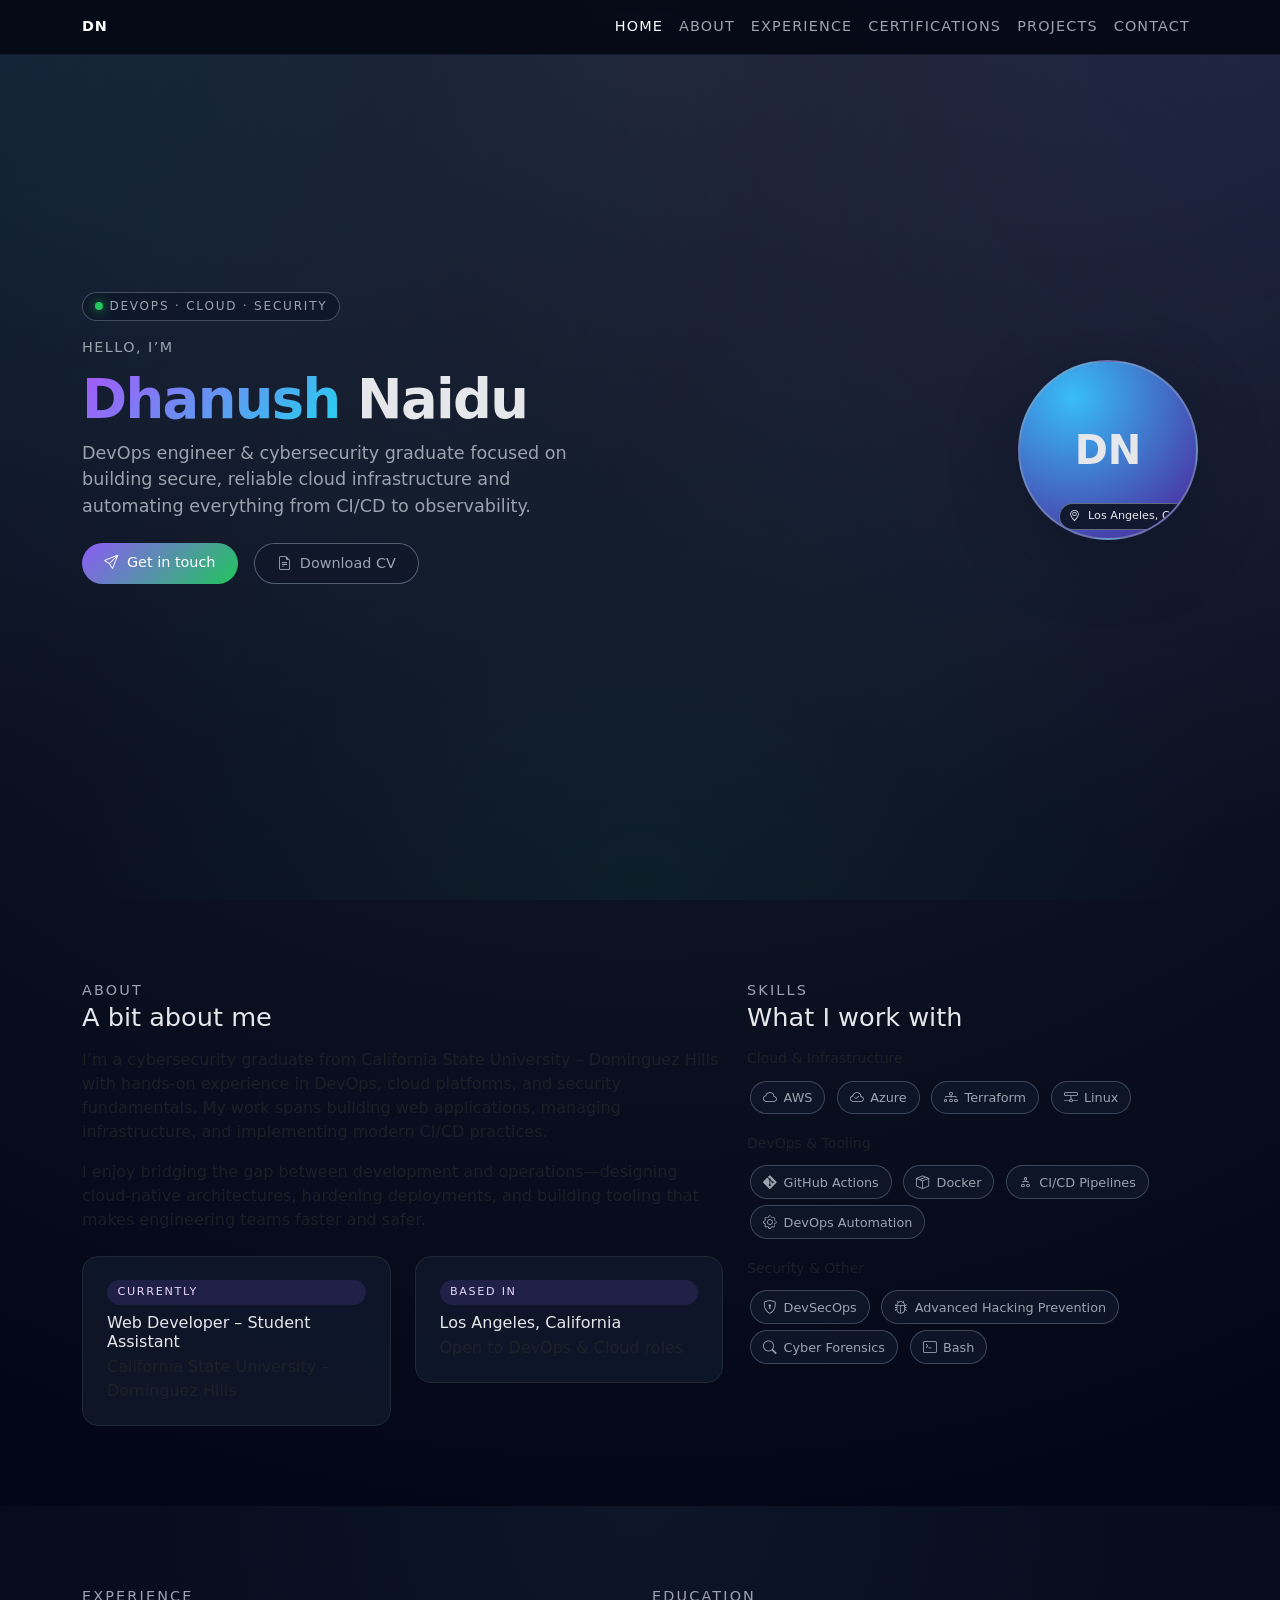
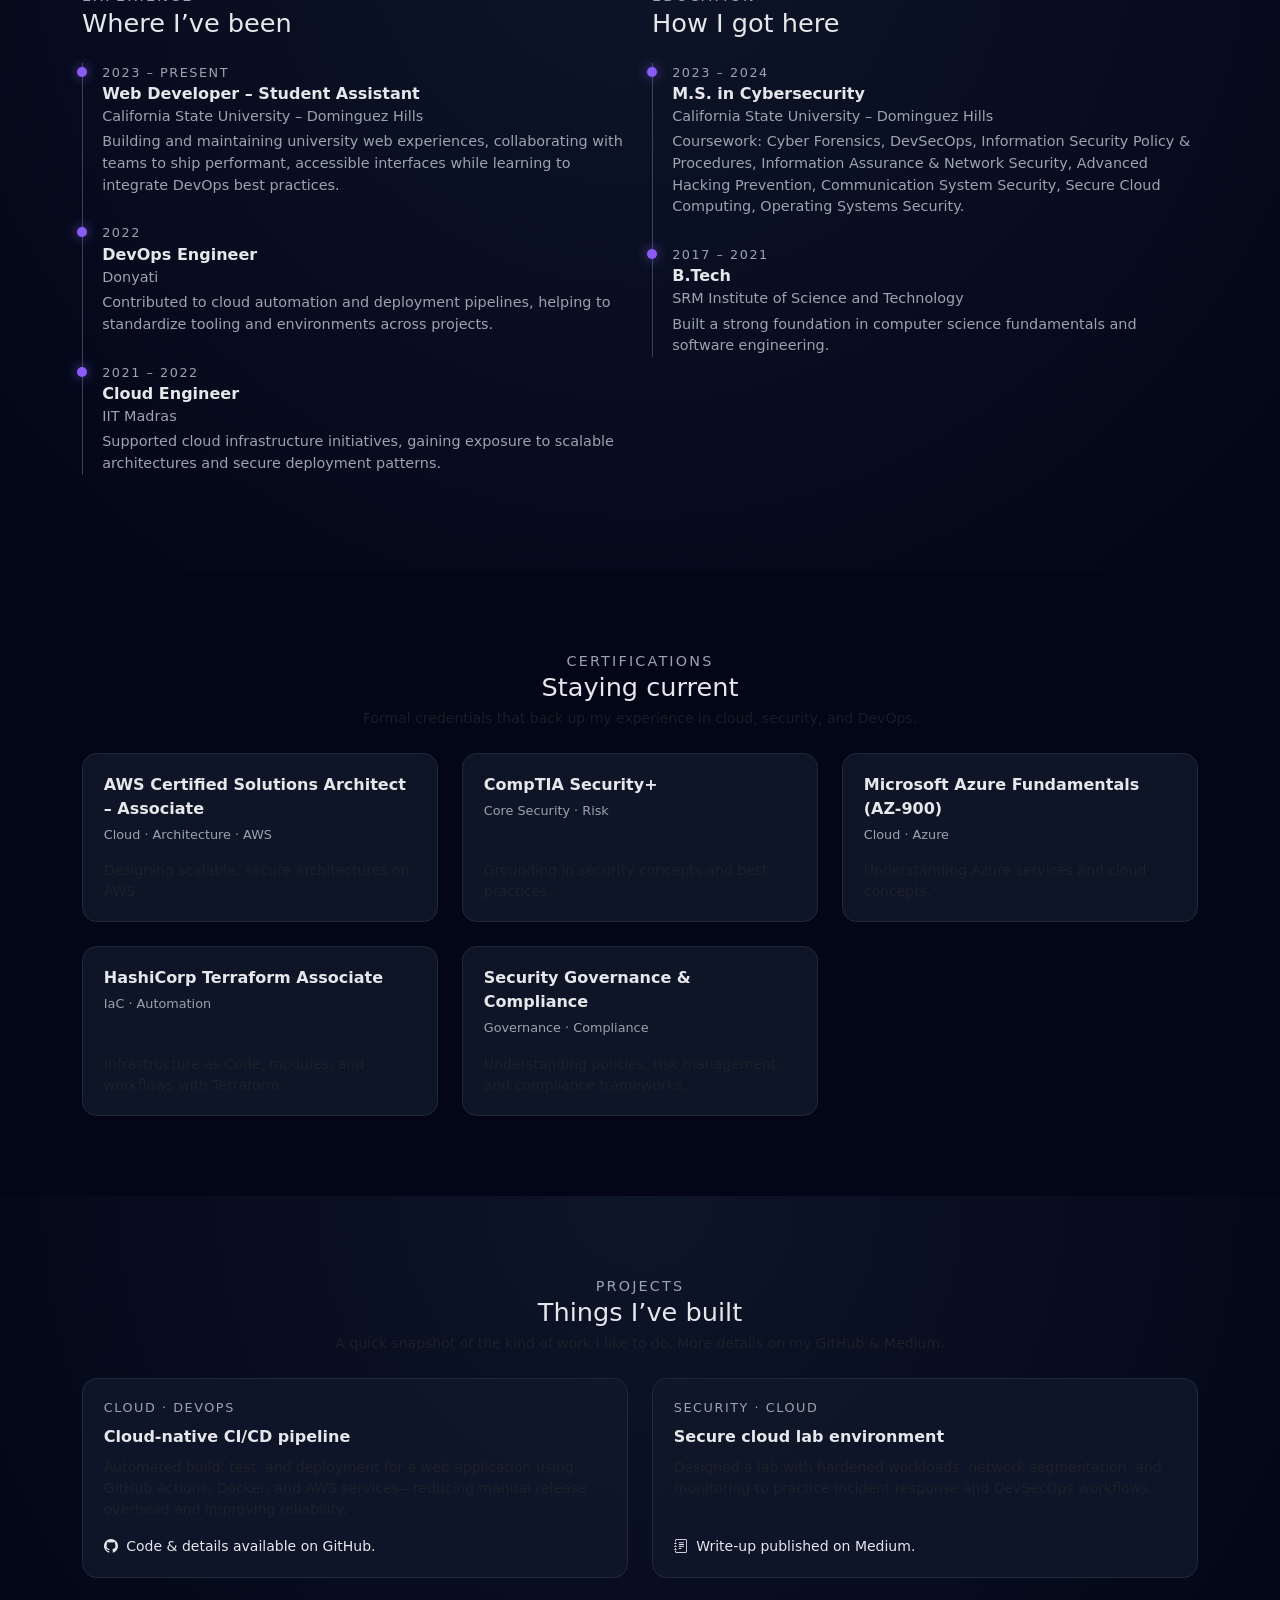
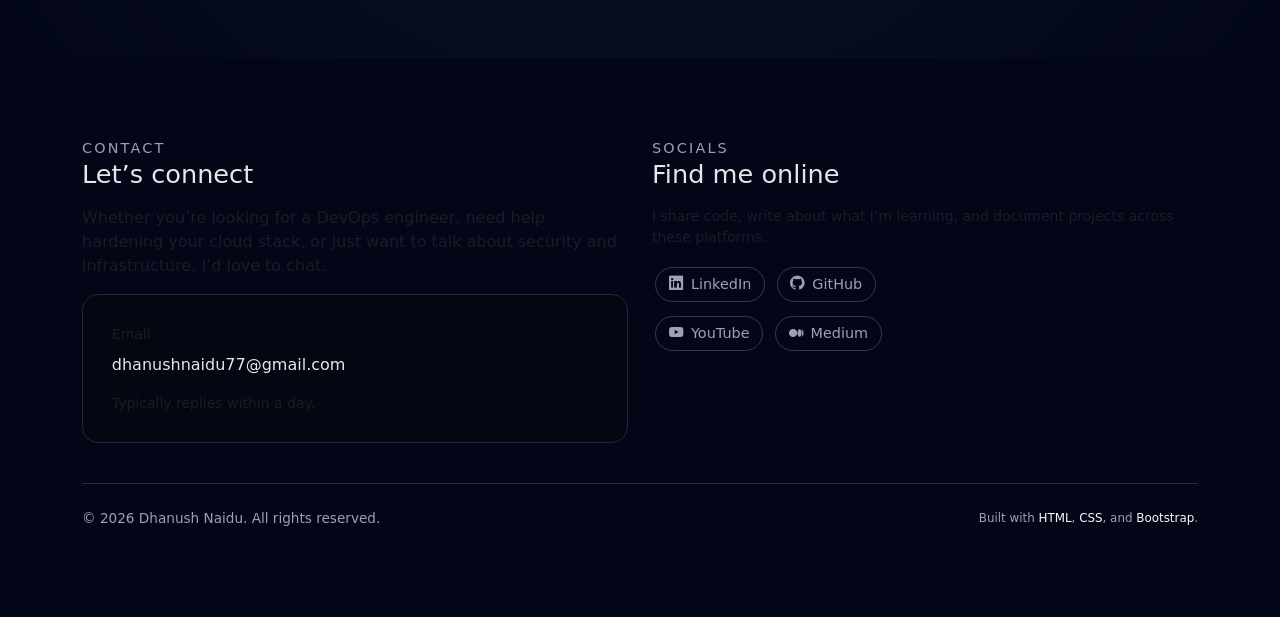
==== commit d08070cf: "Update fmt.Println message from 'Hello' to 'Goodbye'" ====
--- a/html/index.html
+++ b/html/index.html
@@ -1,526 +1,853 @@
 <!DOCTYPE html>
 <html lang="en">
 <head>
-  <meta charset="UTF-8">
-  <meta name="viewport" content="width=device-width, initial-scale=1.0">
-  
-  <meta http-equiv="X-UA-Compatible" content="ie=edge">
-  
-  <title>Dhanush Portfolio</title>
-
-  <link rel="shortcut icon" href="../assets/favicon.ico" type="image/x-icon">
-  
-  <link rel="stylesheet" type="text/css" href="../assets/css/themify-icons.css">
-  
-  <link rel="stylesheet" type="text/css" href="../assets/css/bootstrap.css">
-
-  <link rel="stylesheet" type="text/css" href="../assets/vendor/animate/animate.css">
-  
-  <link rel="stylesheet" type="text/css" href="../assets/vendor/owl-carousel/owl.carousel.css">
-  
-  <link rel="stylesheet" type="text/css" href="../assets/vendor/perfect-scrollbar/css/perfect-scrollbar.css">
-  
-  <link rel="stylesheet" type="text/css" href="../assets/vendor/nice-select/css/nice-select.css">
-  
-  <link rel="stylesheet" type="text/css" href="../assets/vendor/fancybox/css/jquery.fancybox.min.css">
-  
-  <link rel="stylesheet" type="text/css" href="../assets/css/virtual.css">
-  
-  <link rel="stylesheet" type="text/css" href="../assets/css/topbar.virtual.css">
+  <meta charset="UTF-8" />
+  <meta http-equiv="X-UA-Compatible" content="IE=edge" />
+  <meta name="viewport" content="width=device-width, initial-scale=1.0" />
+  <title>Dhanush Naidu | DevOps Engineer</title>
+
+  <!-- Bootstrap 5 -->
+  <link
+    href="https://cdn.jsdelivr.net/npm/bootstrap@5.3.2/dist/css/bootstrap.min.css"
+    rel="stylesheet"
+  />
+
+  <!-- Icons -->
+  <link
+    rel="stylesheet"
+    href="https://cdn.jsdelivr.net/npm/bootstrap-icons@1.11.3/font/bootstrap-icons.css"
+  />
+
+  <style>
+    :root {
+      --bg: #050816;
+      --bg-soft: #0f172a;
+      --accent: #8b5cf6;
+      --accent-soft: rgba(139, 92, 246, 0.15);
+      --text-main: #e5e7eb;
+      --text-muted: #9ca3af;
+      --card-bg: #020617;
+      --border-soft: #1f2937;
+    }
+
+    * {
+      scroll-behavior: smooth;
+    }
+
+    body {
+      background: radial-gradient(circle at top, #1d2333 0, #020617 40%, #020617 100%);
+      color: var(--text-main);
+      font-family: system-ui, -apple-system, BlinkMacSystemFont, "Segoe UI", sans-serif;
+    }
+
+    .navbar {
+      backdrop-filter: blur(12px);
+      background: rgba(3, 7, 18, 0.85);
+      border-bottom: 1px solid rgba(148, 163, 184, 0.1);
+    }
+
+    .navbar-brand {
+      font-weight: 600;
+      letter-spacing: 0.06em;
+      text-transform: uppercase;
+      font-size: 0.9rem;
+    }
+
+    .nav-link {
+      font-size: 0.9rem;
+      text-transform: uppercase;
+      letter-spacing: 0.08em;
+      color: var(--text-muted) !important;
+    }
+
+    .nav-link.active,
+    .nav-link:hover {
+      color: #f9fafb !important;
+    }
+
+    /* Hero */
+    #home {
+      min-height: 100vh;
+      display: flex;
+      align-items: center;
+      position: relative;
+      overflow: hidden;
+    }
+
+    .hero-bg-orbit {
+      position: absolute;
+      inset: 0;
+      background:
+        radial-gradient(circle at 0% 0%, rgba(56, 189, 248, 0.1), transparent 50%),
+        radial-gradient(circle at 100% 0%, rgba(129, 140, 248, 0.14), transparent 55%),
+        radial-gradient(circle at 50% 100%, rgba(16, 185, 129, 0.08), transparent 55%);
+      opacity: 0.9;
+      pointer-events: none;
+    }
+
+    .hero-content {
+      position: relative;
+      z-index: 1;
+    }
+
+    .hero-pill {
+      display: inline-flex;
+      align-items: center;
+      gap: 0.4rem;
+      padding: 0.3rem 0.75rem;
+      border-radius: 999px;
+      font-size: 0.75rem;
+      text-transform: uppercase;
+      letter-spacing: 0.15em;
+      background: rgba(15, 23, 42, 0.9);
+      border: 1px solid rgba(148, 163, 184, 0.4);
+      color: var(--text-muted);
+    }
+
+    .hero-pill span.dot {
+      width: 8px;
+      height: 8px;
+      border-radius: 999px;
+      background: #22c55e;
+      box-shadow: 0 0 12px rgba(34, 197, 94, 0.9);
+    }
+
+    .hero-title {
+      font-size: clamp(2.4rem, 5vw, 3.4rem);
+      font-weight: 700;
+      letter-spacing: -0.03em;
+    }
+
+    .hero-title span {
+      background: linear-gradient(135deg, #a855f7, #22d3ee);
+      -webkit-background-clip: text;
+      color: transparent;
+    }
+
+    .hero-subtitle {
+      font-size: 1.1rem;
+      color: var(--text-muted);
+      max-width: 520px;
+    }
+
+    .hero-tagline {
+      font-size: 0.9rem;
+      letter-spacing: 0.1em;
+      text-transform: uppercase;
+      color: var(--text-muted);
+    }
+
+    .hero-avatar {
+      width: 180px;
+      height: 180px;
+      border-radius: 999px;
+      border: 2px solid rgba(148, 163, 184, 0.5);
+      background: radial-gradient(circle at 30% 20%, #38bdf8, #4c1d95);
+      display: flex;
+      align-items: center;
+      justify-content: center;
+      position: relative;
+      overflow: hidden;
+      box-shadow: 0 18px 60px rgba(15, 23, 42, 0.9);
+    }
+
+    .hero-avatar img {
+      width: 100%;
+      height: 100%;
+      object-fit: cover;
+    }
+
+    .hero-avatar-badge {
+      position: absolute;
+      bottom: 8px;
+      right: 8px;
+      padding: 0.25rem 0.6rem;
+      border-radius: 999px;
+      font-size: 0.7rem;
+      background: rgba(15, 23, 42, 0.95);
+      border: 1px solid rgba(148, 163, 184, 0.6);
+    }
+
+    /* Sections */
+    section {
+      padding: 5rem 0;
+    }
+
+    section:nth-of-type(even) {
+      background: radial-gradient(circle at top, rgba(15, 23, 42, 0.9), #020617);
+    }
+
+    .section-title {
+      font-size: 1.6rem;
+      margin-bottom: 0.3rem;
+    }
+
+    .section-subtitle {
+      font-size: 0.9rem;
+      text-transform: uppercase;
+      letter-spacing: 0.15em;
+      color: var(--text-muted);
+    }
+
+    /* Cards / timelines */
+    .card-soft {
+      background: rgba(15, 23, 42, 0.9);
+      border-radius: 1rem;
+      border: 1px solid var(--border-soft);
+      padding: 1.4rem 1.5rem;
+    }
+
+    .badge-soft {
+      border-radius: 999px;
+      padding: 0.25rem 0.65rem;
+      font-size: 0.7rem;
+      text-transform: uppercase;
+      letter-spacing: 0.15em;
+      background: var(--accent-soft);
+      color: #e9d5ff;
+    }
+
+    .timeline {
+      border-left: 1px solid rgba(148, 163, 184, 0.35);
+      padding-left: 1.2rem;
+      margin-top: 1.5rem;
+    }
+
+    .timeline-item {
+      position: relative;
+      margin-bottom: 1.7rem;
+    }
+
+    .timeline-item:last-child {
+      margin-bottom: 0;
+    }
+
+    .timeline-dot {
+      position: absolute;
+      left: -1.6rem;
+      top: 0.25rem;
+      width: 10px;
+      height: 10px;
+      border-radius: 999px;
+      background: var(--accent);
+      box-shadow: 0 0 12px rgba(139, 92, 246, 0.7);
+    }
+
+    .timeline-period {
+      font-size: 0.8rem;
+      color: var(--text-muted);
+      text-transform: uppercase;
+      letter-spacing: 0.12em;
+    }
+
+    .timeline-title {
+      font-size: 1rem;
+      font-weight: 600;
+    }
+
+    .timeline-org {
+      font-size: 0.9rem;
+      color: var(--text-muted);
+    }
+
+    .timeline-text {
+      font-size: 0.9rem;
+      color: var(--text-muted);
+    }
+
+    /* Skills */
+    .pill {
+      display: inline-flex;
+      align-items: center;
+      gap: 0.4rem;
+      border-radius: 999px;
+      padding: 0.35rem 0.75rem;
+      font-size: 0.8rem;
+      background: rgba(15, 23, 42, 0.9);
+      border: 1px solid rgba(148, 163, 184, 0.35);
+      color: var(--text-muted);
+      margin: 0.2rem;
+    }
+
+    .pill i {
+      font-size: 0.85rem;
+    }
+
+    /* Certifications / Projects grid */
+    .cert-card,
+    .project-card {
+      background: rgba(15, 23, 42, 0.9);
+      border-radius: 0.9rem;
+      border: 1px solid var(--border-soft);
+      padding: 1.2rem 1.3rem;
+      height: 100%;
+      display: flex;
+      flex-direction: column;
+      justify-content: space-between;
+      transition: transform 0.18s ease, box-shadow 0.18s ease, border-color 0.18s ease;
+    }
+
+    .cert-card:hover,
+    .project-card:hover {
+      transform: translateY(-4px);
+      border-color: var(--accent);
+      box-shadow: 0 20px 45px rgba(15, 23, 42, 0.9);
+    }
+
+    .cert-title {
+      font-size: 1rem;
+      font-weight: 600;
+    }
+
+    .cert-meta {
+      font-size: 0.8rem;
+      color: var(--text-muted);
+    }
+
+    .project-title {
+      font-size: 1rem;
+      font-weight: 600;
+    }
+
+    .project-meta {
+      font-size: 0.8rem;
+      color: var(--text-muted);
+      text-transform: uppercase;
+      letter-spacing: 0.12em;
+    }
+
+    /* Contact / footer */
+    .contact-card {
+      background: rgba(3, 7, 18, 0.9);
+      border-radius: 1rem;
+      padding: 1.8rem;
+      border: 1px solid var(--border-soft);
+    }
+
+    .social-link {
+      display: inline-flex;
+      align-items: center;
+      gap: 0.5rem;
+      font-size: 0.9rem;
+      color: var(--text-muted);
+      text-decoration: none;
+      padding: 0.35rem 0.8rem;
+      border-radius: 999px;
+      border: 1px solid rgba(55, 65, 81, 0.9);
+      margin: 0.2rem;
+    }
+
+    .social-link:hover {
+      color: #e5e7eb;
+      border-color: var(--accent);
+      background: rgba(76, 29, 149, 0.4);
+    }
+
+    .footer {
+      border-top: 1px solid rgba(55, 65, 81, 0.7);
+      font-size: 0.85rem;
+      color: var(--text-muted);
+    }
+
+    /* Buttons */
+    .btn-accent {
+      background: linear-gradient(135deg, #8b5cf6, #22c55e);
+      border: none;
+      color: white;
+      font-weight: 500;
+      border-radius: 999px;
+      padding: 0.55rem 1.4rem;
+      font-size: 0.9rem;
+    }
+
+    .btn-accent:hover {
+      filter: brightness(1.05);
+      color: #f9fafb;
+    }
+
+    .btn-ghost {
+      border-radius: 999px;
+      padding: 0.55rem 1.4rem;
+      font-size: 0.9rem;
+      border: 1px solid rgba(148, 163, 184, 0.5);
+      color: var(--text-muted);
+      background: rgba(15, 23, 42, 0.8);
+    }
+
+    .btn-ghost:hover {
+      color: #f9fafb;
+      border-color: var(--accent);
+      background: rgba(15, 23, 42, 1);
+    }
+
+    @media (max-width: 767.98px) {
+      section {
+        padding: 3.5rem 0;
+      }
+
+      .hero-avatar {
+        width: 150px;
+        height: 150px;
+      }
+    }
+  </style>
 </head>
-<body class="theme-purple">
-  
-  
-  <div class="vg-page page-home" id="home" style="background-image: url(../assets/img/bg_image_1.jpg)">
-    <!-- Navbar -->
-    <div class="navbar navbar-expand-lg navbar-dark sticky" data-offset="500">
-      <div class="container">
-        <a href="" class="navbar-brand">Portfolio</a>
-        <button class="navbar-toggler" data-toggle="collapse" data-target="#main-navbar" aria-expanded="true">
-          <span class="ti-menu"></span>
-        </button>
-        <div class="collapse navbar-collapse" id="main-navbar">
-          <ul class="navbar-nav ml-auto">
-            <li class="nav-item active">
-              <a href="#home" class="nav-link" data-animate="scrolling">Home</a>
-            </li>
-            <li class="nav-item">
-              <a href="#about" class="nav-link" data-animate="scrolling">About</a>
-            </li>
-            <li class="nav-item">
-              <a href="#portfolio" class="nav-link" data-animate="scrolling">Certification</a>
-            </li>
-            <li class="nav-item">
-              <a href="#blog" class="nav-link" data-animate="scrolling">Blog</a>
-            </li>
-            <li class="nav-item">
-              <a href="#contact" class="nav-link" data-animate="scrolling">Contact</a>
-            </li>
-          </ul>
-          <ul class="nav ml-auto">
-            <li class="nav-item">
-              <button class="btn btn-fab btn-theme no-shadow">DN</button>
-            </li>
-          </ul>
-        </div>
-      </div>
-    </div> <!-- End Navbar -->
-    <!-- Caption header -->
-    <div class="caption-header text-center wow zoomInDown">
-      <h1 class="fw-light mb-4"><b class="fg-theme">Dhanush </b>Naidu</h1>
-      <div class="badge">Cybersecurity Engineer</div>
-    </div> <!-- End Caption header -->
-    <div class="floating-button"><span class="ti-mouse"></span></div>
-  </div>
-  
-  <div class="vg-page page-about" id="about">
-    <div class="container py-5">
-      <div class="row">
-        <div class="col-lg-4 py-3">
-          <div class="img-place wow fadeInUp">
-            <img src="../assets/img/person.jpg" alt="">
-          </div>
-        </div>
-        <div class="col-lg-6 offset-lg-1 wow fadeInRight">
-          <h1 class="fw-light">Dhanush Naidu</h1>
-          <h5 class="fg-theme mb-3">Cybersecurity Engineer</h5>
-          <p class="text-muted">I am a Cybersecurity grad student with experience in leveraging cloud services and implementing DevOps principles. My academic journey at Cal State - Dominguez Hills, combined with my professional experience, has equipped me with a robust understanding of secure cloud infrastructures and efficient software deployment processes.</p>
-          <ul class="theme-list">
-            <li><b>Current Role:</b> Web Developer - Student Assistant</li>
-            <li><b>Lives In:</b> Los Angeles, California</li>
-            
-          </ul>
-          <button class="btn btn-theme-outline">Download CV</button>
-        </div>
+<body>
+
+  <!-- Navbar -->
+  <nav class="navbar navbar-expand-lg navbar-dark fixed-top">
+    <div class="container">
+      <a class="navbar-brand" href="#home">DN</a>
+      <button
+        class="navbar-toggler"
+        type="button"
+        data-bs-toggle="collapse"
+        data-bs-target="#navbarNav"
+        aria-controls="navbarNav"
+        aria-expanded="false"
+        aria-label="Toggle navigation"
+      >
+        <span class="navbar-toggler-icon"></span>
+      </button>
+
+      <div class="collapse navbar-collapse" id="navbarNav">
+        <ul class="navbar-nav ms-auto mb-2 mb-lg-0">
+          <li class="nav-item">
+            <a class="nav-link active" href="#home">Home</a>
+          </li>
+          <li class="nav-item">
+            <a class="nav-link" href="#about">About</a>
+          </li>
+          <li class="nav-item">
+            <a class="nav-link" href="#experience">Experience</a>
+          </li>
+          <li class="nav-item">
+            <a class="nav-link" href="#certifications">Certifications</a>
+          </li>
+          <li class="nav-item">
+            <a class="nav-link" href="#projects">Projects</a>
+          </li>
+          <li class="nav-item">
+            <a class="nav-link" href="#contact">Contact</a>
+          </li>
+        </ul>
       </div>
     </div>
-    <div class="container py-5">
-      
+  </nav>
+
+  <!-- Hero -->
+  <header id="home">
+    <div class="hero-bg-orbit"></div>
+    <div class="container hero-content">
+      <div class="row align-items-center">
+        <div class="col-lg-7 mb-5 mb-lg-0">
+          <div class="hero-pill mb-3">
+            <span class="dot"></span>
+            <span>DevOps · Cloud · Security</span>
+          </div>
+          <p class="hero-tagline mb-2">Hello, I’m</p>
+          <h1 class="hero-title mb-2">
+            <span>Dhanush</span> Naidu
+          </h1>
+          <p class="hero-subtitle mb-4">
+            DevOps engineer & cybersecurity graduate focused on building secure, reliable cloud
+            infrastructure and automating everything from CI/CD to observability.
+          </p>
+          <div class="d-flex flex-wrap gap-2 mb-3">
+            <a href="#contact" class="btn btn-accent me-2 mb-2">
+              <i class="bi bi-send me-1"></i> Get in touch
+            </a>
+            <!-- Update href to your actual resume when ready -->
+            <a
+              href="#"
+              class="btn btn-ghost mb-2"
+              target="_blank"
+              rel="noopener noreferrer"
+            >
+              <i class="bi bi-file-earmark-text me-1"></i> Download CV
+            </a>
+          </div>
+        </div>
+        <div class="col-lg-5 d-flex justify-content-lg-end justify-content-center">
+          <div class="hero-avatar">
+            <!-- Replace with your own image path if you have one in /assets -->
+            <!-- <img src="assets/img/person.jpg" alt="Dhanush portrait" /> -->
+            <span class="fs-1 fw-bold">DN</span>
+            <div class="hero-avatar-badge">
+              <i class="bi bi-geo-alt me-1"></i> Los Angeles, CA
+            </div>
+          </div>
+        </div>
+      </div>
+    </div>
+  </header>
+
+  <!-- About -->
+  <section id="about">
+    <div class="container">
+      <div class="row align-items-start g-4">
+        <div class="col-lg-7">
+          <div class="section-subtitle">About</div>
+          <h2 class="section-title mb-3">A bit about me</h2>
+          <p class="text-muted">
+            I’m a cybersecurity graduate from California State University – Dominguez Hills with
+            hands-on experience in DevOps, cloud platforms, and security fundamentals. My work
+            spans building web applications, managing infrastructure, and implementing modern CI/CD
+            practices.
+          </p>
+          <p class="text-muted mb-4">
+            I enjoy bridging the gap between development and operations—designing cloud-native
+            architectures, hardening deployments, and building tooling that makes engineering teams
+            faster and safer.
+          </p>
+
+          <div class="row gy-3">
+            <div class="col-md-6">
+              <div class="card-soft">
+                <div class="badge-soft mb-2">Currently</div>
+                <h6 class="mb-1">Web Developer – Student Assistant</h6>
+                <p class="mb-0 text-muted">
+                  California State University – Dominguez Hills
+                </p>
+              </div>
+            </div>
+            <div class="col-md-6">
+              <div class="card-soft">
+                <div class="badge-soft mb-2">Based in</div>
+                <h6 class="mb-1">Los Angeles, California</h6>
+                <p class="mb-0 text-muted">Open to DevOps & Cloud roles</p>
+              </div>
+            </div>
+          </div>
+        </div>
+
+        <!-- Skills -->
+        <div class="col-lg-5">
+          <div class="section-subtitle">Skills</div>
+          <h2 class="section-title mb-3">What I work with</h2>
+          <div class="mb-2 text-muted small">Cloud & Infrastructure</div>
+          <div>
+            <span class="pill"><i class="bi bi-cloud"></i>AWS</span>
+            <span class="pill"><i class="bi bi-cloud-check"></i>Azure</span>
+            <span class="pill"><i class="bi bi-diagram-3"></i>Terraform</span>
+            <span class="pill"><i class="bi bi-hdd-network"></i>Linux</span>
+          </div>
+
+          <div class="mt-3 mb-2 text-muted small">DevOps & Tooling</div>
+          <div>
+            <span class="pill"><i class="bi bi-git"></i>GitHub Actions</span>
+            <span class="pill"><i class="bi bi-box-seam"></i>Docker</span>
+            <span class="pill"><i class="bi bi-diagram-2"></i>CI/CD Pipelines</span>
+            <span class="pill"><i class="bi bi-gear"></i>DevOps Automation</span>
+          </div>
+
+          <div class="mt-3 mb-2 text-muted small">Security & Other</div>
+          <div>
+            <span class="pill"><i class="bi bi-shield-lock"></i>DevSecOps</span>
+            <span class="pill"><i class="bi bi-bug"></i>Advanced Hacking Prevention</span>
+            <span class="pill"><i class="bi bi-search"></i>Cyber Forensics</span>
+            <span class="pill"><i class="bi bi-terminal"></i>Bash</span>
+          </div>
+        </div>
+      </div>
+    </div>
+  </section>
+
+  <!-- Experience & Education -->
+  <section id="experience">
+    <div class="container">
+      <div class="row g-4">
+        <div class="col-lg-6">
+          <div class="section-subtitle">Experience</div>
+          <h2 class="section-title mb-3">Where I’ve been</h2>
+          <div class="timeline">
+            <div class="timeline-item">
+              <div class="timeline-dot"></div>
+              <div class="timeline-period">2023 – Present</div>
+              <div class="timeline-title">Web Developer – Student Assistant</div>
+              <div class="timeline-org">California State University – Dominguez Hills</div>
+              <p class="timeline-text mt-1">
+                Building and maintaining university web experiences, collaborating with teams to
+                ship performant, accessible interfaces while learning to integrate DevOps best
+                practices.
+              </p>
+            </div>
+            <div class="timeline-item">
+              <div class="timeline-dot"></div>
+              <div class="timeline-period">2022</div>
+              <div class="timeline-title">DevOps Engineer</div>
+              <div class="timeline-org">Donyati</div>
+              <p class="timeline-text mt-1">
+                Contributed to cloud automation and deployment pipelines, helping to standardize
+                tooling and environments across projects.
+              </p>
+            </div>
+            <div class="timeline-item">
+              <div class="timeline-dot"></div>
+              <div class="timeline-period">2021 – 2022</div>
+              <div class="timeline-title">Cloud Engineer</div>
+              <div class="timeline-org">IIT Madras</div>
+              <p class="timeline-text mt-1">
+                Supported cloud infrastructure initiatives, gaining exposure to scalable
+                architectures and secure deployment patterns.
+              </p>
+            </div>
+          </div>
+        </div>
+
+        <div class="col-lg-6">
+          <div class="section-subtitle">Education</div>
+          <h2 class="section-title mb-3">How I got here</h2>
+          <div class="timeline">
+            <div class="timeline-item">
+              <div class="timeline-dot"></div>
+              <div class="timeline-period">2023 – 2024</div>
+              <div class="timeline-title">M.S. in Cybersecurity</div>
+              <div class="timeline-org">California State University – Dominguez Hills</div>
+              <p class="timeline-text mt-1">
+                Coursework: Cyber Forensics, DevSecOps, Information Security Policy & Procedures,
+                Information Assurance & Network Security, Advanced Hacking Prevention, Communication
+                System Security, Secure Cloud Computing, Operating Systems Security.
+              </p>
+            </div>
+            <div class="timeline-item">
+              <div class="timeline-dot"></div>
+              <div class="timeline-period">2017 – 2021</div>
+              <div class="timeline-title">B.Tech</div>
+              <div class="timeline-org">SRM Institute of Science and Technology</div>
+              <p class="timeline-text mt-1">
+                Built a strong foundation in computer science fundamentals and software
+                engineering.
+              </p>
+            </div>
+          </div>
+        </div>
+      </div>
+    </div>
+  </section>
+
+  <!-- Certifications -->
+  <section id="certifications">
+    <div class="container">
+      <div class="text-center mb-4">
+        <div class="section-subtitle">Certifications</div>
+        <h2 class="section-title">Staying current</h2>
+        <p class="text-muted small">
+          Formal credentials that back up my experience in cloud, security, and DevOps.
+        </p>
+      </div>
+
+      <div class="row g-3 g-md-4">
+        <div class="col-md-6 col-lg-4">
+          <div class="cert-card">
+            <div>
+              <div class="cert-title mb-1">AWS Certified Solutions Architect – Associate</div>
+              <div class="cert-meta">Cloud · Architecture · AWS</div>
+            </div>
+            <div class="mt-3 small text-muted">Designing scalable, secure architectures on AWS.</div>
+          </div>
+        </div>
+
+        <div class="col-md-6 col-lg-4">
+          <div class="cert-card">
+            <div>
+              <div class="cert-title mb-1">CompTIA Security+</div>
+              <div class="cert-meta">Core Security · Risk</div>
+            </div>
+            <div class="mt-3 small text-muted">Grounding in security concepts and best practices.</div>
+          </div>
+        </div>
+
+        <div class="col-md-6 col-lg-4">
+          <div class="cert-card">
+            <div>
+              <div class="cert-title mb-1">Microsoft Azure Fundamentals (AZ-900)</div>
+              <div class="cert-meta">Cloud · Azure</div>
+            </div>
+            <div class="mt-3 small text-muted">Understanding Azure services and cloud concepts.</div>
+          </div>
+        </div>
+
+        <div class="col-md-6 col-lg-4">
+          <div class="cert-card">
+            <div>
+              <div class="cert-title mb-1">HashiCorp Terraform Associate</div>
+              <div class="cert-meta">IaC · Automation</div>
+            </div>
+            <div class="mt-3 small text-muted">
+              Infrastructure as Code, modules, and workflows with Terraform.
+            </div>
+          </div>
+        </div>
+
+        <div class="col-md-6 col-lg-4">
+          <div class="cert-card">
+            <div>
+              <div class="cert-title mb-1">Security Governance & Compliance</div>
+              <div class="cert-meta">Governance · Compliance</div>
+            </div>
+            <div class="mt-3 small text-muted">
+              Understanding policies, risk management, and compliance frameworks.
+            </div>
+          </div>
+        </div>
+      </div>
+    </div>
+  </section>
+
+  <!-- Projects (optional, simple placeholders) -->
+  <section id="projects">
+    <div class="container">
+      <div class="text-center mb-4">
+        <div class="section-subtitle">Projects</div>
+        <h2 class="section-title">Things I’ve built</h2>
+        <p class="text-muted small">
+          A quick snapshot of the kind of work I like to do. More details on my GitHub &amp; Medium.
+        </p>
+      </div>
+
+      <div class="row g-3 g-md-4">
         <div class="col-md-6">
-          <div class="px-lg-3">
-            
-              </div>
+          <div class="project-card">
+            <div>
+              <div class="project-meta mb-2">Cloud · DevOps</div>
+              <div class="project-title mb-2">Cloud-native CI/CD pipeline</div>
+              <p class="text-muted small mb-0">
+                Automated build, test, and deployment for a web application using GitHub Actions,
+                Docker, and AWS services—reducing manual release overhead and improving reliability.
+              </p>
+            </div>
+            <div class="mt-3 small">
+              <i class="bi bi-github me-1"></i>
+              <span>Code & details available on GitHub.</span>
+            </div>
+          </div>
+        </div>
+
+        <div class="col-md-6">
+          <div class="project-card">
+            <div>
+              <div class="project-meta mb-2">Security · Cloud</div>
+              <div class="project-title mb-2">Secure cloud lab environment</div>
+              <p class="text-muted small mb-0">
+                Designed a lab with hardened workloads, network segmentation, and monitoring to
+                practice incident response and DevSecOps workflows.
+              </p>
+            </div>
+            <div class="mt-3 small">
+              <i class="bi bi-journal-text me-1"></i>
+              <span>Write-up published on Medium.</span>
             </div>
           </div>
         </div>
       </div>
     </div>
-    <div class="container pt-5">
-      <div class="row">
-        <div class="col-md-6 wow fadeInRight">
-          <h2 class="fw-normal">Education</h2>
-          <ul class="timeline mt-4 pr-md-5">
-            <li>
-              <div class="title">2023 - 2024</div>
-              <div class="details">
-                <h5>Masters Degree in Cybersecurity</h5>
-                <small class="fg-theme">California State University - Dominguez Hills</small>
-                <p>Courses: Cyber Forensics, DevSecOps, Information Security Policy and Procedures, Information
-                  Assurance and Network Security, Advanced Hacking Prevention, Communication System Security, Secure
-                  Cloud Computing, Operating Systems Security</p>
-              </div>
-            </li>
-            <li>
-              <div class="title">2017 - 2021</div>
-              <div class="details">
-                <h5>Bachelor of Technology</h5>
-                <small class="fg-theme">SRM Institute of Science and Technology </small>
-                <p></p>
-              </div>
-            </li>
-            
-          </ul>
-        </div>
-        <div class="col-md-6 wow fadeInRight" data-wow-delay="200ms">
-          <h2 class="fw-normal">Experience</h2>
-          <ul class="timeline mt-4 pr-md-5">
-            <li>
-              <div class="title">2023 - Current</div>
-              <div class="details">
-                <h5>Web Developer - Student Assistant</h5>
-                <small class="fg-theme">California State University - Dominguez Hills</small>
-                <p></p>
-              </div>
-            </li>
-            <li>
-              <div class="title">2022 - 2022</div>
-              <div class="details">
-                <h5>Devops Engineer</h5>
-                <small class="fg-theme">Donyati</small>
-                <p></p>
-              </div>
-            </li>
-            <li>
-              <div class="title">2021 - 2022</div>
-              <div class="details">
-                <h5>Cloud Engineer</h5>
-                <small class="fg-theme">IIT Madras</small>
-                <p></p>
-              </div>
-            </li>
-          </ul>
+  </section>
+
+  <!-- Contact -->
+  <section id="contact">
+    <div class="container">
+      <div class="row g-4 align-items-start">
+        <div class="col-lg-6">
+          <div class="section-subtitle">Contact</div>
+          <h2 class="section-title mb-3">Let’s connect</h2>
+          <p class="text-muted mb-3">
+            Whether you’re looking for a DevOps engineer, need help hardening your cloud stack, or
+            just want to talk about security and infrastructure, I’d love to chat.
+          </p>
+          <div class="contact-card mb-3">
+            <div class="mb-2 text-muted small">Email</div>
+            <a href="mailto:dhanushnaidu77@gmail.com" class="h6 text-decoration-none">
+              dhanushnaidu77@gmail.com
+            </a>
+            <div class="mt-3 text-muted small">Typically replies within a day.</div>
+          </div>
+        </div>
+
+        <div class="col-lg-6">
+          <div class="section-subtitle">Socials</div>
+          <h2 class="section-title mb-3">Find me online</h2>
+          <p class="text-muted small mb-3">
+            I share code, write about what I’m learning, and document projects across these
+            platforms.
+          </p>
+          <div class="mb-2">
+            <a
+              class="social-link"
+              href="https://www.linkedin.com/in/dhanush--s/"
+              target="_blank"
+              rel="noopener noreferrer"
+            >
+              <i class="bi bi-linkedin"></i> LinkedIn
+            </a>
+            <a
+              class="social-link"
+              href="https://github.com/dhanushnaidu77"
+              target="_blank"
+              rel="noopener noreferrer"
+            >
+              <i class="bi bi-github"></i> GitHub
+            </a>
+          </div>
+          <div class="mb-2">
+            <a
+              class="social-link"
+              href="https://www.youtube.com/@dhanushnaidu"
+              target="_blank"
+              rel="noopener noreferrer"
+            >
+              <i class="bi bi-youtube"></i> YouTube
+            </a>
+            <a
+              class="social-link"
+              href="https://medium.com/@dhanushnaidu77"
+              target="_blank"
+              rel="noopener noreferrer"
+            >
+              <i class="bi bi-medium"></i> Medium
+            </a>
+          </div>
+        </div>
+      </div>
+
+      <div class="footer pt-4 mt-4 d-flex flex-wrap justify-content-between align-items-center">
+        <div class="mb-2">
+          © <span id="year"></span> Dhanush Naidu. All rights reserved.
+        </div>
+        <div class="mb-2 small">
+          Built with <span class="text-light">HTML</span>, <span class="text-light">CSS</span>, and
+          <span class="text-light">Bootstrap</span>.
         </div>
       </div>
     </div>
-  </div>
-  
-  <div class="vg-page page-service">
-    <div class="container">
-      <div class="text-center wow fadeInUp">
-        <div class="badge badge-subhead">Service</div>
-      </div>
-      <h1 class="fw-normal text-center wow fadeInUp">What can I do?</h1>
-      <div class="row mt-5">
-        <div class="col-md-6 col-lg-4 col-xl-3">
-          <div class="card card-service wow fadeInUp">
-            <div class="icon">
-              <span class="ti-paint-bucket"></span>
-            </div>
-            <div class="caption">
-              <h4 class="fg-theme">Cloud Architecture</h4>
-              <p></p>
-            </div>
-          </div>
-        </div>
-        <div class="col-md-6 col-lg-4 col-xl-3">
-          <div class="card card-service wow fadeInUp">
-            <div class="icon">
-              <span class="ti-search"></span>
-            </div>
-            <div class="caption">
-              <h4 class="fg-theme">Infrastructure Security</h4>
-              <p></p>
-            </div>
-          </div>
-        </div>
-        <div class="col-md-6 col-lg-4 col-xl-3">
-          <div class="card card-service wow fadeInUp">
-            <div class="icon">
-              <span class="ti-vector"></span>
-            </div>
-            <div class="caption">
-              <h4 class="fg-theme">CI/CD Pipelines</h4>
-              <p></p>
-            </div>
-          </div>
-        </div>
-        <div class="col-md-6 col-lg-4 col-xl-3">
-          <div class="card card-service wow fadeInUp">
-            <div class="icon">
-              <span class="ti-desktop"></span>
-            </div>
-            <div class="caption">
-              <h4 class="fg-theme">Devops Tooling</h4>
-              <p></p>
-            </div>
-          </div>
-        </div>
-      </div>
-    </div>
-  </div>
-  
-<!--  <div class="vg-page page-funfact" style="background-image: url(../assets/img/bg_banner.jpg);">
-    <div class="container">
-      <div class="row section-counter">
-        <div class="col-md-6 col-lg-3 py-4 wow fadeIn">
-          <h1 class="number" data-number="768">768</h1>
-          <span>Clients</span>
-        </div>
-        <div class="col-md-6 col-lg-3 py-4 wow fadeIn">
-          <h1 class="number" data-number="230">230</h1>
-          <span>Project Compleate</span>
-        </div>
-        <div class="col-md-6 col-lg-3 py-4 wow fadeIn">
-          <h1 class="number" data-number="97">97</h1>
-          <span>Project Ongoing</span>
-        </div>
-        <div class="col-md-6 col-lg-3 py-4 wow fadeIn">
-          <h1 class="number" data-number="699">699</h1>
-          <span>Client Satisfaction</span>
-        </div>
-      </div>
-    </div>
-  </div>
-  
-   Portfolio page -->
-  <div class="vg-page page-portfolio" id="portfolio">
-    <div class="container">
-      <div class="text-center wow fadeInUp">
-        <div class="badge badge-subhead">Certification</div>
-      </div>
-      <h1 class="text-center fw-normal wow fadeInUp">See my work</h1>
-      <div class="filterable-button py-3 wow fadeInUp" data-toggle="selected">
-        <button class="btn btn-theme-outline selected" data-filter="*">All</button>
-        <button class="btn btn-theme-outline" data-filter=".apps">Cloud</button>
-        <button class="btn btn-theme-outline" data-filter=".template">Cybersecurity</button>
-        <button class="btn btn-theme-outline" data-filter=".ios">Devops</button>
-      </div>
-
-      <div class="gridder my-3">
-        <div class="grid-item apps wow zoomIn">
-          <div class="img-place" data-src="../assets/img/work/work-1.jpg" data-fancybox data-caption="<h5 class='fg-theme'>Mobile Travel App</h5> <p>Travel, Discovery</p>">
-            <img src="../assets/img/work/work-1.jpg" alt="">
-            <div class="img-caption">
-              <h5 class="fg-theme">AWS Solutions Architect Associate</h5>
-            </div>
-          </div>
-        </div>
-        <div class="grid-item template wireframes wow zoomIn">
-          <div class="img-place" data-src="../assets/img/work/work-2.jpg" data-fancybox data-caption="<h5 class='fg-theme'>Music App</h5> <p>Musics</p>">
-            <img src="../assets/img/work/work-2.jpg" alt="">
-            <div class="img-caption">
-              <h5 class="fg-theme">CompTIA Security+</h5>
-              
-            </div>
-          </div>
-        </div>
-        <div class="grid-item apps ios wow zoomIn">
-          <div class="img-place" data-src="../assets/img/work/work-3.jpg" data-fancybox data-caption="<h5 class='fg-theme'>Gaming Dashboard</h5> <p>Games, Streaming</p>">
-            <img src="../assets/img/work/work-3.jpg" alt="">
-            <div class="img-caption">
-              <h5 class="fg-theme">Microsoft Azure Fundamentals AZ - 900</h5>
-             
-            </div>
-          </div>
-        </div>
-        <div class="grid-item graphic ui-ux wow zoomIn">
-          <div class="img-place" data-src="../assets/img/work/work-4.jpg" data-fancybox data-caption="<h5 class='fg-theme'>Drugs Delivery App</h5> <p>Health, Drugs</p>">
-            <img src="../assets/img/work/work-4.jpg" alt="">
-            <div class="img-caption">
-              <h5 class="fg-theme">Security Governance and Compliance</h5>
-              
-            </div>
-          </div>
-        </div>
-        <div class="grid-item apps ios wow zoomIn">
-          <div class="img-place" data-src="../assets/img/work/work-5.jpg" data-fancybox data-caption="<h5 class='fg-theme'>Musics Discover</h5> <p>Musics, Dashboard</p>">
-            <img src="../assets/img/work/work-5.jpg" alt="">
-            <div class="img-caption">
-              <h5 class="fg-theme">Hashicorp Terraform Associate</h5>
-            </div>
-          </div>
-        </div>
-          </div>
-        </div>
-      </div> <!-- End gridder -->
-    </div>
-  </div> <!-- End Portfolio page -->
-  
-  <!-- Testimonial 
-  <div class="vg-page page-testimonial">
-    <div class="container">
-      <h1 class="text-center fw-normal wow fadeInUp">What I'm working on</h1>
-      <div class="row justify-content-center mt-5 wow fadeInUp">
-        <div class="col-md-9">
-          <div class="owl-carousel testi-carousel">
-            <div class="item">
-              <div class="row">
-                <div class="col-md-6">
-                  <div class="img-place">
-                    <img src="../assets/img/testimonials/testimonials_1.jpg" alt="">
-                  </div>
-                </div>
-                <div class="col-md-6">
-                  <div class="caption">
-                    <div class="testi-content">There are many variations of passages of Lorem Ipsum available, but the majority have suffered</div>
-                    <div class="testi-info">
-                      <div class="thumb-profile">
-                        <img src="../assets/img/testimonials/testimonials_1.jpg" alt="">
-                      </div>
-                      <div class="tagline">
-                        <h5 class="mb-0">Satria Nugraha</h5>
-                        <span class="text-muted">CEO Nutshell</span>
-                      </div>
-                    </div>
-                  </div>
-                </div>
-              </div>
-            </div>
-            <div class="item">
-              <div class="row">
-                <div class="col-md-6">
-                  <div class="img-place">
-                    <img src="../assets/img/testimonials/testimonials_2.jpg" alt="">
-                  </div>
-                </div>
-                <div class="col-md-6">
-                  <div class="caption">
-                    <div class="testi-content">Lorem ipsum, dolor sit amet consectetur adipisicing elit. Saepe natus expedita ab facilis ut, animi explicabo amet. Voluptatibus possimus iste enim, doloremque, fugiat accusamus nisi optio fugit ratione expedita harum?</div>
-                    <div class="testi-info">
-                      <div class="thumb-profile">
-                        <img src="../assets/img/testimonials/testimonials_2.jpg" alt="">
-                      </div>
-                      <div class="tagline">
-                        <h5 class="mb-0">Selena Arrini</h5>
-                        <span class="text-muted">CEO BigTree</span>
-                      </div>
-                    </div>
-                  </div>
-                </div>
-              </div>
-            </div>
-          </div>
-        </div>
-      </div>
-    </div>
-  </div> End testimonial -->
-  
-  <!-- Client -->
-  <div class="vg-page page-client">
-    <div class="container">
-      <div class="row">
-        <div class="col-md-6 col-lg-4 col-xl-3 item">
-          <div class="img-place wow fadeInUp">
-            <img src="../assets/img/logo/company_1.svg" alt="">
-          </div>
-        </div>
-        <div class="col-md-6 col-lg-4 col-xl-3 item">
-          <div class="img-place wow fadeInUp">
-            <img src="../assets/img/logo/company_2.svg" alt="">
-          </div>
-        </div>
-        <div class="col-md-6 col-lg-4 col-xl-3 item">
-          <div class="img-place wow fadeInUp">
-            <img src="../assets/img/logo/company_3.svg" alt="">
-          </div>
-        </div>
-        <div class="col-md-6 col-lg-4 col-xl-3 item">
-          <div class="img-place wow fadeInUp">
-            <img src="../assets/img/logo/company_4.svg" alt="">
-          </div>
-        </div>
-      </div>
-  </div> <!-- End client -->
-  
-  <!-- Blog -->
-  <div class="vg-page page-blog" id="blog">
-    <div class="container">
-      <div class="text-center">
-        <div class="badge badge-subhead wow fadeInUp">Blog</div>
-      </div>
-      <h1 class="text-center fw-normal wow fadeInUp">Latest Post</h1>
-      <div class="row post-grid">
-        <div class="col-md-6 col-lg-4 wow fadeInUp">
-          <div class="card">
-            <div class="img-place">
-              <img src="../assets/img/work/work-9.jpg" alt="">
-            </div>
-            <div class="caption">
-              <a href="javascript:void(0)" class="post-category">Technology</a>
-              <a href="#" class="post-title">Invision design forward fund</a>
-              <span class="post-date"><span class="sr-only">Published on</span> May 22, 2018</span>
-            </div>
-          </div>
-        </div>
-        <div class="col-md-6 col-lg-4 wow fadeInUp">
-          <div class="card">
-            <div class="img-place">
-              <img src="../assets/img/work/work-6.jpg" alt="">
-            </div>
-            <div class="caption">
-              <a href="javascript:void(0)" class="post-category">Business</a>
-              <a href="#" class="post-title">Announcing a plan for small teams</a>
-              <span class="post-date"><span class="sr-only">Published on</span> May 22, 2018</span>
-            </div>
-          </div>
-        </div>
-        <div class="col-md-6 col-lg-4 wow fadeInUp">
-          <div class="card">
-            <div class="img-place">
-              <img src="../assets/img/work/work-1.jpg" alt="">
-            </div>
-            <div class="caption">
-              <a href="javascript:void(0)" class="post-category">Design</a>
-              <a href="#" class="post-title">5 basic tips for illustrating</a>
-              <span class="post-date"><span class="sr-only">Published on</span> May 22, 2018</span>
-            </div>
-          </div>
-        </div>
-        <div class="col-12 text-center py-3 wow fadeInUp">
-          <a href="blog-fullbar.html" class="btn btn-theme">See All Post</a>
-        </div>
-      </div>
-    </div>
-  </div> <!-- End blog -->
-  
-  <!-- Contact -->
-  <div class="vg-page page-contact" id="contact">
-    <div class="container-fluid">
-      <div class="text-center wow fadeInUp">
-        <div class="badge badge-subhead">Contact</div>
-      </div>
-      <h1 class="text-center fw-normal wow fadeInUp">dhanushnaidu77@gmail.com</h1>
-      <div class="row py-5">
-        
-          </div>
-        </div>
-      
-        </div>
-      </div>
-    </div>
-  </div> <!-- End Contact -->
-  
-  <!-- Footer -->
-  <div class="vg-footer">
-    <h1 class="text-center">Socials</h1>
-    <div class="container">
-      <div class="row">
-        <div class="col-lg-4 py-3">
-          <div class="footer-info">
-            <p>Where to find me</p>
-            <hr class="divider">
-            <p class="fs-large fg-white">Los Angeles, California</p>
-          </div>
-        </div>
-        <div class="col-md-6 col-lg-3 py-3">
-          <div class="float-lg-right">
-            <p>Links</p>
-            <hr class="divider">
-            <ul class="list-unstyled">
-              <li><a href="https://www.linkedin.com/in/dhanush--s/">Linkedin</a></li>
-              <li><a href="https://www.youtube.com/@dhanushnaidu">Youtube</a></li>
-              <li><a href="https://github.com/dhanushnaidu77">Github</a></li>
-              <li><a href="https://medium.com/@dhanushnaidu77">Medium</a></li>
-            </ul>
-          </div>
-        </div>
-        
-          
-              <li></li>
-            </ul>
-          </div>
-        </div>
-      </div>
-      </div>
-    </div>
-  </div> <!-- End footer -->
-  
-  
-  <script src="../assets/js/jquery-3.5.1.min.js"></script>
-    
-  <script src="../assets/js/bootstrap.bundle.min.js"></script>
-    
-  <script src="../assets/vendor/owl-carousel/owl.carousel.min.js"></script>
-    
-  <script src="../assets/vendor/perfect-scrollbar/js/perfect-scrollbar.js"></script>
-    
-  <script src="../assets/vendor/isotope/isotope.pkgd.min.js"></script>
-    
-  <script src="../assets/vendor/nice-select/js/jquery.nice-select.min.js"></script>
-    
-  <script src="../assets/vendor/fancybox/js/jquery.fancybox.min.js"></script>
-
-  <script src="../assets/vendor/wow/wow.min.js"></script>
-
-  <script src="../assets/vendor/animateNumber/jquery.animateNumber.min.js"></script>
-
-  <script src="../assets/vendor/waypoints/jquery.waypoints.min.js"></script>
-
-  <script src="../assets/js/google-maps.js"></script>
-    
-  <script src="../assets/js/topbar-virtual.js"></script>
-
-  <script async defer src="https://maps.googleapis.com/maps/api/js?key=AIzaSyAIA_zqjFMsJM_sxP9-6Pde5vVCTyJmUHM&callback=initMap"></script>
-  
+  </section>
+
+  <!-- JS -->
+  <script src="https://cdn.jsdelivr.net/npm/bootstrap@5.3.2/dist/js/bootstrap.bundle.min.js"></script>
+  <script>
+    // Update footer year
+    document.getElementById("year").textContent = new Date().getFullYear();
+
+    // Highlight active nav link on scroll
+    const sections = document.querySelectorAll("section, header");
+    const navLinks = document.querySelectorAll(".nav-link");
+
+    function onScroll() {
+      const scrollPos = window.scrollY + 120;
+      sections.forEach((sec) => {
+        if (sec.id) {
+          const top = sec.offsetTop;
+          const height = sec.offsetHeight;
+          if (scrollPos >= top && scrollPos < top + height) {
+            navLinks.forEach((link) => link.classList.remove("active"));
+            const active = document.querySelector('.nav-link[href="#' + sec.id + '"]');
+            if (active) active.classList.add("active");
+          }
+        }
+      });
+    }
+
+    window.addEventListener("scroll", onScroll);
+  </script>
 </body>
-</html>+</html>
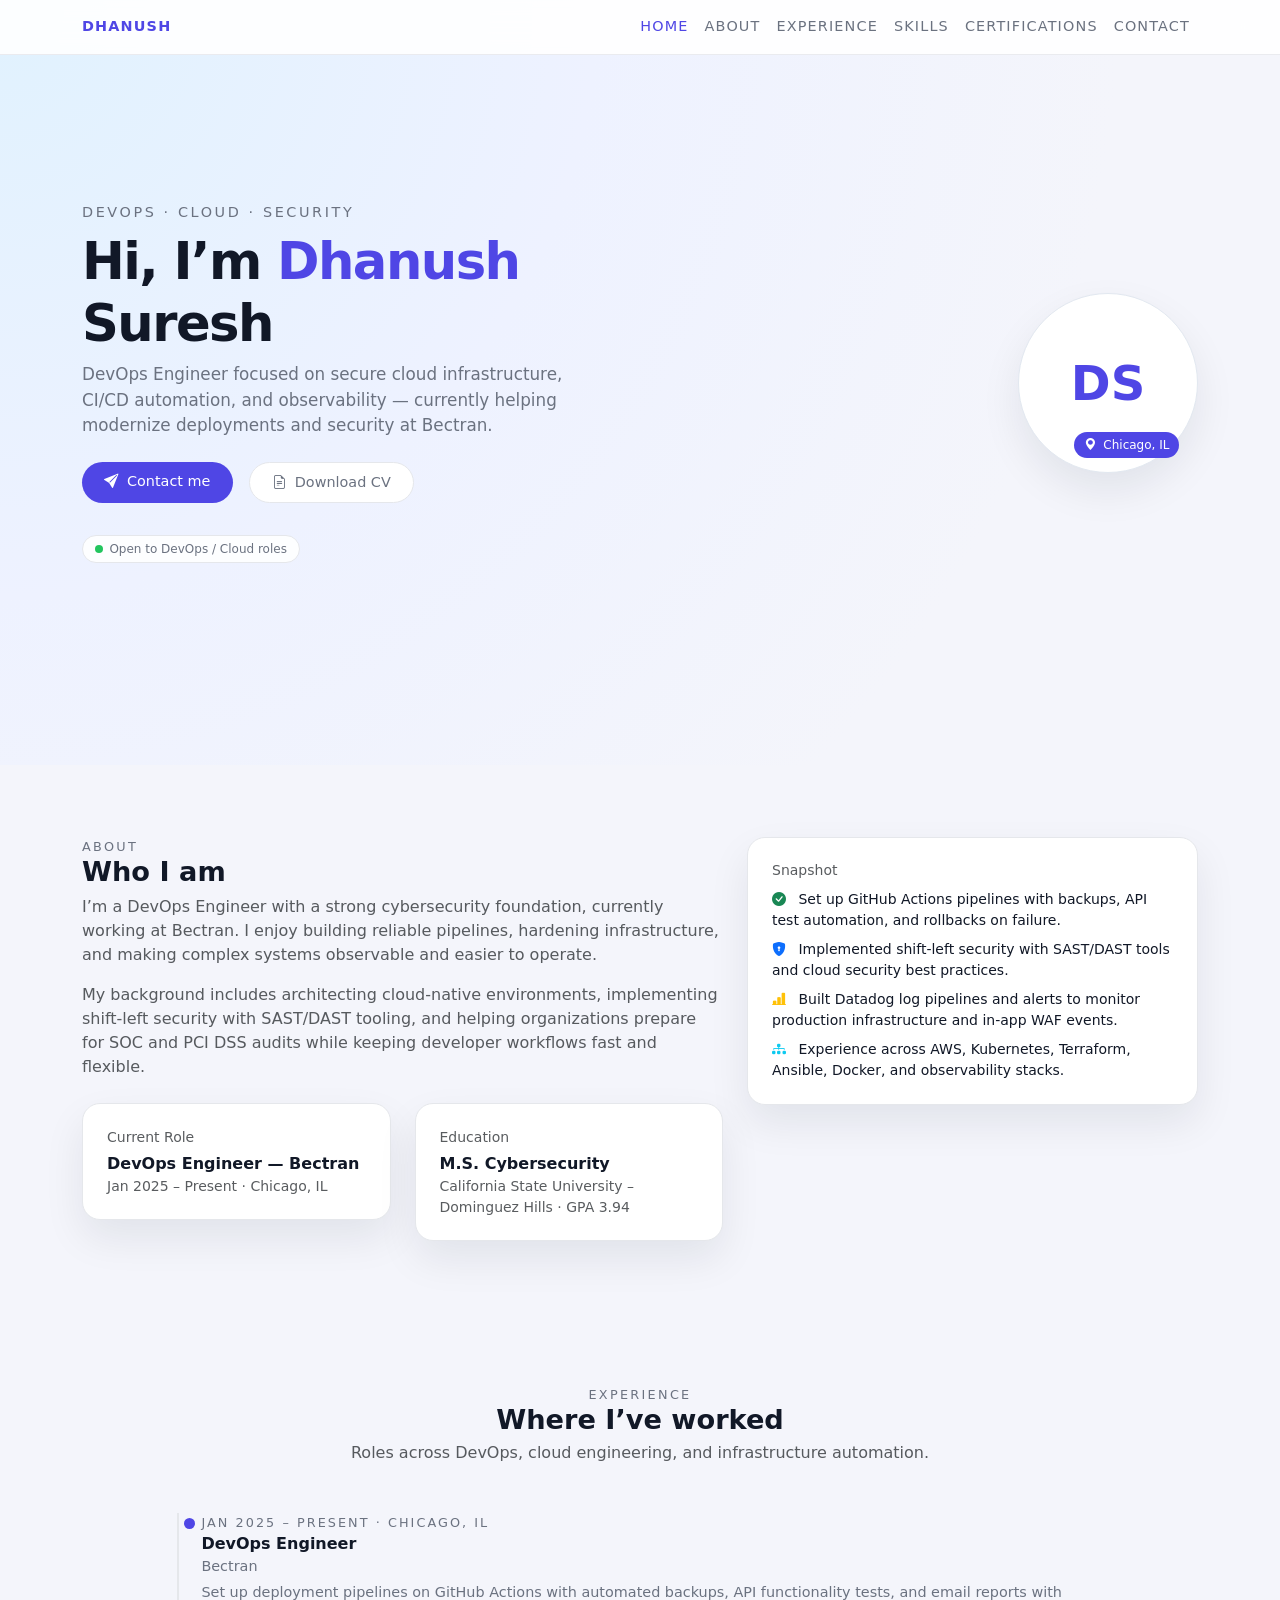
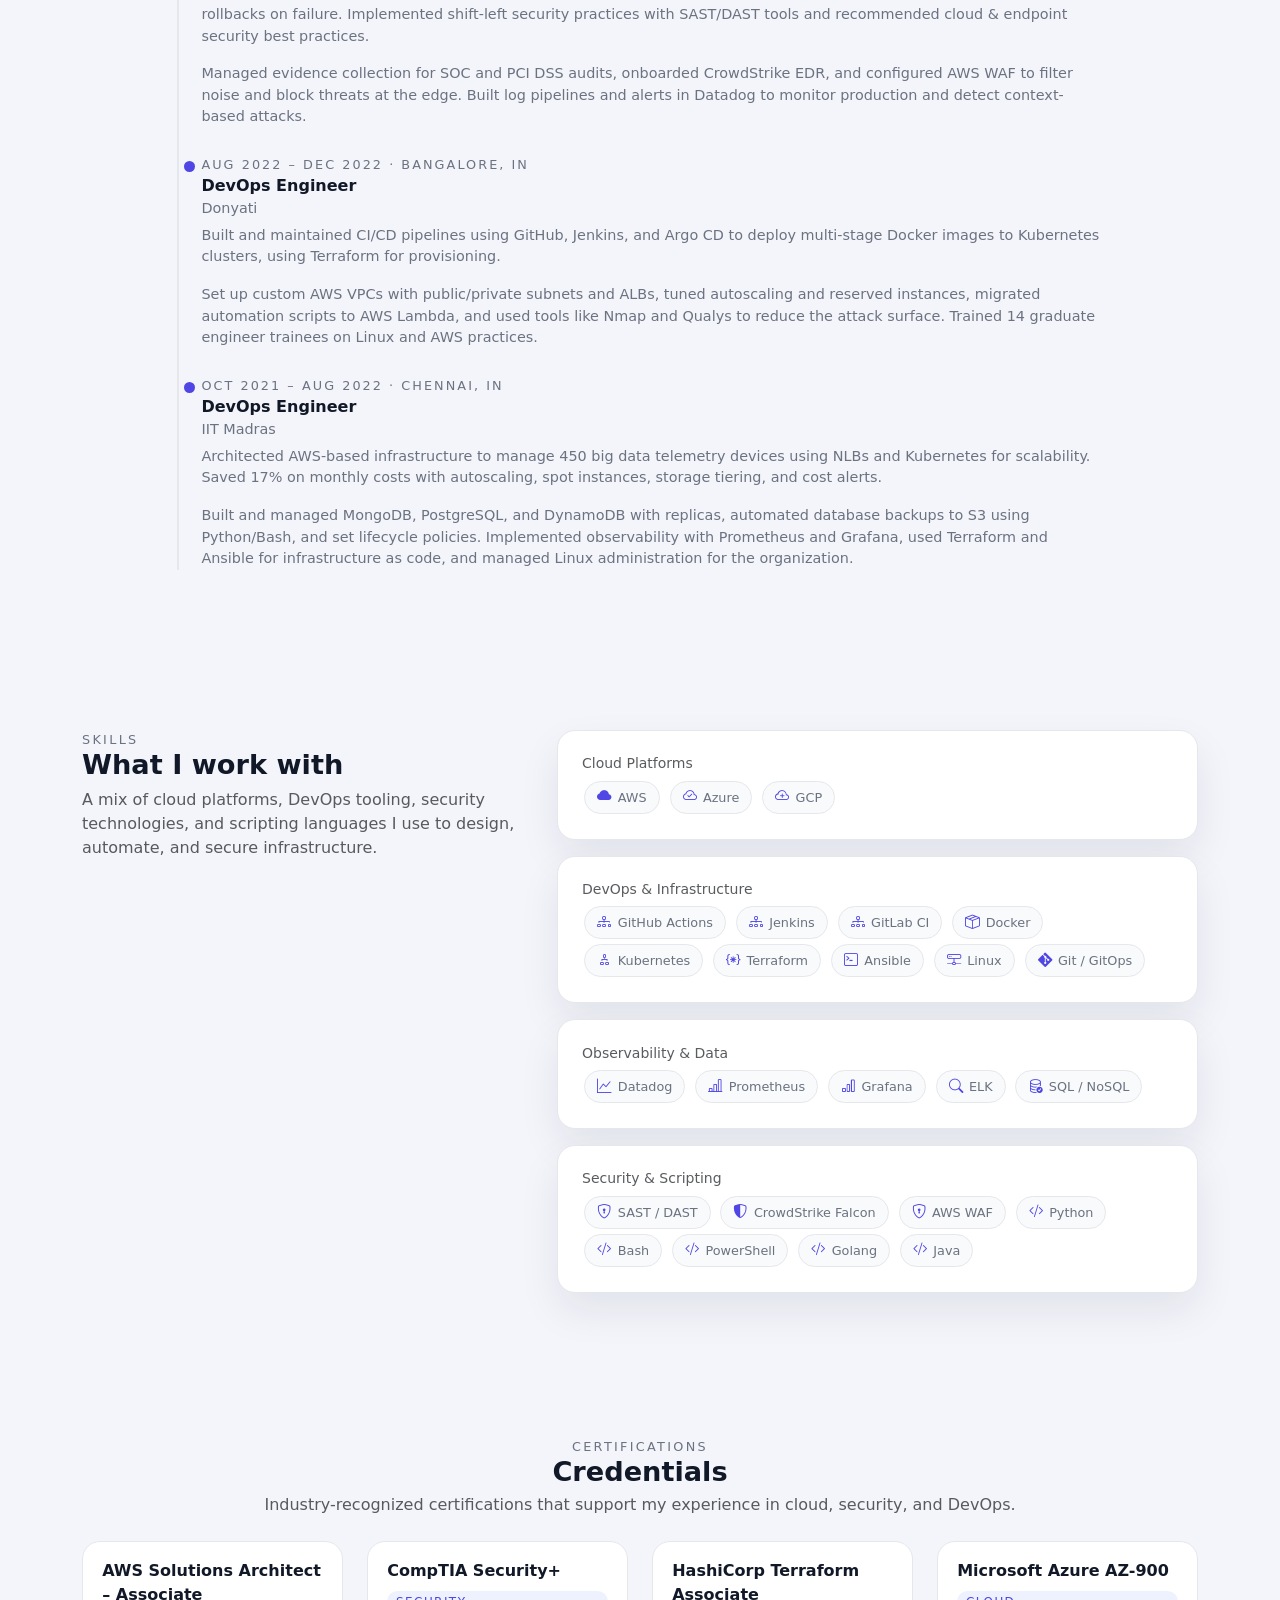
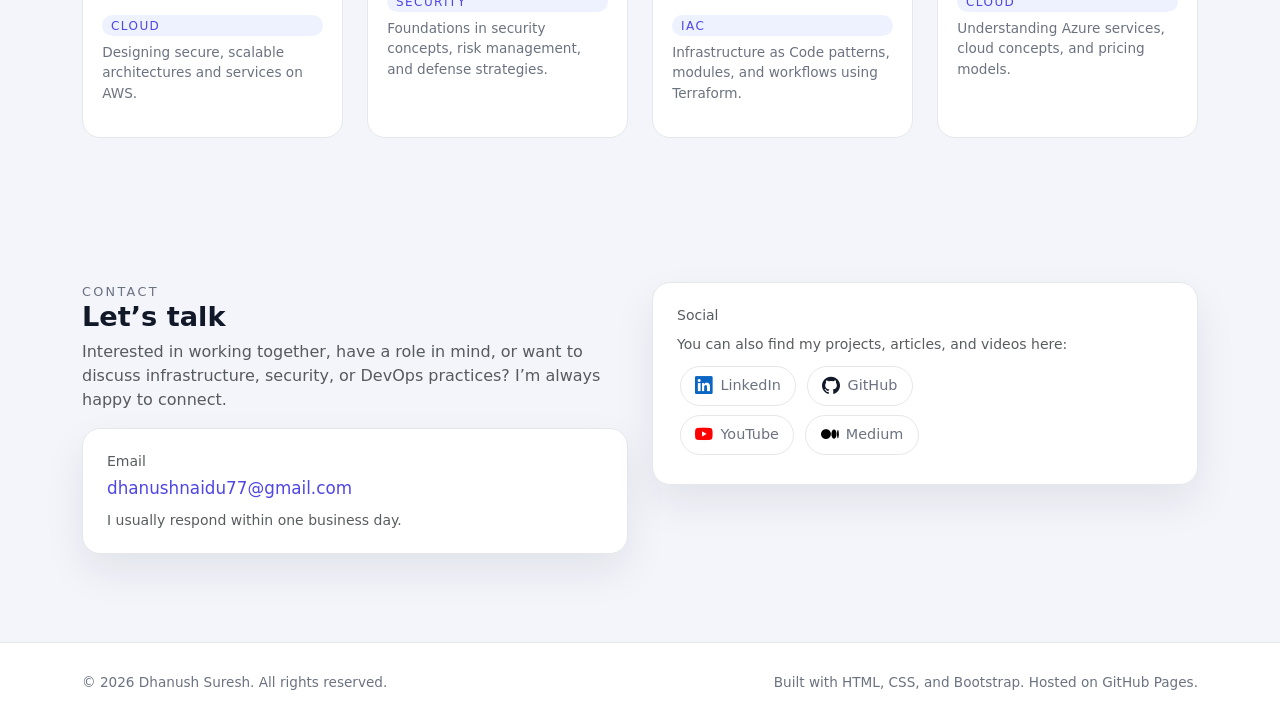
==== commit bb356361: "Update print statement from 'Hello' to 'Goodbye'" ====
--- a/html/index.html
+++ b/html/index.html
@@ -4,15 +4,14 @@
   <meta charset="UTF-8" />
   <meta http-equiv="X-UA-Compatible" content="IE=edge" />
   <meta name="viewport" content="width=device-width, initial-scale=1.0" />
-  <title>Dhanush Naidu | DevOps Engineer</title>
+  <title>Dhanush Suresh | DevOps Engineer</title>
 
   <!-- Bootstrap 5 -->
   <link
     href="https://cdn.jsdelivr.net/npm/bootstrap@5.3.2/dist/css/bootstrap.min.css"
     rel="stylesheet"
   />
-
-  <!-- Icons -->
+  <!-- Bootstrap Icons -->
   <link
     rel="stylesheet"
     href="https://cdn.jsdelivr.net/npm/bootstrap-icons@1.11.3/font/bootstrap-icons.css"
@@ -20,14 +19,16 @@
 
   <style>
     :root {
-      --bg: #050816;
-      --bg-soft: #0f172a;
-      --accent: #8b5cf6;
-      --accent-soft: rgba(139, 92, 246, 0.15);
-      --text-main: #e5e7eb;
-      --text-muted: #9ca3af;
-      --card-bg: #020617;
-      --border-soft: #1f2937;
+      --bg-page: #f4f5fb;
+      --bg-card: #ffffff;
+      --bg-accent-soft: #e0e7ff;
+      --accent: #4f46e5;
+      --accent-soft: #eef2ff;
+      --text-main: #111827;
+      --text-muted: #6b7280;
+      --border-soft: #e5e7eb;
+      --shadow-soft: 0 18px 40px rgba(15, 23, 42, 0.08);
+      --radius-lg: 18px;
     }
 
     * {
@@ -35,181 +36,168 @@
     }
 
     body {
-      background: radial-gradient(circle at top, #1d2333 0, #020617 40%, #020617 100%);
+      font-family: system-ui, -apple-system, BlinkMacSystemFont, "Segoe UI", sans-serif;
+      background: var(--bg-page);
       color: var(--text-main);
-      font-family: system-ui, -apple-system, BlinkMacSystemFont, "Segoe UI", sans-serif;
-    }
-
+    }
+
+    /* NAVBAR */
     .navbar {
-      backdrop-filter: blur(12px);
-      background: rgba(3, 7, 18, 0.85);
-      border-bottom: 1px solid rgba(148, 163, 184, 0.1);
+      background: rgba(255, 255, 255, 0.9);
+      backdrop-filter: blur(16px);
+      border-bottom: 1px solid rgba(229, 231, 235, 0.8);
     }
 
     .navbar-brand {
-      font-weight: 600;
-      letter-spacing: 0.06em;
+      font-weight: 700;
+      letter-spacing: 0.08em;
       text-transform: uppercase;
       font-size: 0.9rem;
+      color: var(--accent) !important;
     }
 
     .nav-link {
       font-size: 0.9rem;
+      letter-spacing: 0.08em;
       text-transform: uppercase;
-      letter-spacing: 0.08em;
       color: var(--text-muted) !important;
     }
 
     .nav-link.active,
     .nav-link:hover {
-      color: #f9fafb !important;
-    }
-
-    /* Hero */
-    #home {
-      min-height: 100vh;
+      color: var(--accent) !important;
+    }
+
+    /* HERO */
+    header#home {
+      min-height: 85vh;
       display: flex;
       align-items: center;
+      background: radial-gradient(circle at top left, #e0f2fe 0, #eef2ff 40%, #f4f5fb 75%);
+      padding-top: 5rem;
+      padding-bottom: 5rem;
+    }
+
+    .hero-sub {
+      font-size: 0.9rem;
+      letter-spacing: 0.18em;
+      text-transform: uppercase;
+      color: var(--text-muted);
+    }
+
+    .hero-title {
+      font-size: clamp(2.4rem, 4vw, 3.2rem);
+      font-weight: 700;
+      letter-spacing: -0.03em;
+    }
+
+    .hero-title span {
+      color: var(--accent);
+    }
+
+    .hero-tagline {
+      font-size: 1.05rem;
+      color: var(--text-muted);
+      max-width: 520px;
+    }
+
+    .hero-chip {
+      display: inline-flex;
+      align-items: center;
+      gap: 0.4rem;
+      padding: 0.25rem 0.75rem;
+      border-radius: 999px;
+      background: rgba(255, 255, 255, 0.9);
+      border: 1px solid var(--border-soft);
+      font-size: 0.75rem;
+      color: var(--text-muted);
+    }
+
+    .hero-dot {
+      width: 8px;
+      height: 8px;
+      border-radius: 999px;
+      background: #22c55e;
+    }
+
+    .hero-card {
+      background: var(--bg-card);
+      border-radius: 999px;
+      border: 1px solid #e2e8f0;
+      width: 180px;
+      height: 180px;
+      display: flex;
+      align-items: center;
+      justify-content: center;
+      box-shadow: var(--shadow-soft);
       position: relative;
-      overflow: hidden;
-    }
-
-    .hero-bg-orbit {
+    }
+
+    .hero-card-initials {
+      font-size: 3rem;
+      font-weight: 700;
+      color: var(--accent);
+    }
+
+    .hero-card-badge {
       position: absolute;
-      inset: 0;
-      background:
-        radial-gradient(circle at 0% 0%, rgba(56, 189, 248, 0.1), transparent 50%),
-        radial-gradient(circle at 100% 0%, rgba(129, 140, 248, 0.14), transparent 55%),
-        radial-gradient(circle at 50% 100%, rgba(16, 185, 129, 0.08), transparent 55%);
-      opacity: 0.9;
-      pointer-events: none;
-    }
-
-    .hero-content {
-      position: relative;
-      z-index: 1;
-    }
-
-    .hero-pill {
+      bottom: 14px;
+      right: 18px;
+      font-size: 0.75rem;
+      background: var(--accent);
+      color: white;
+      padding: 0.25rem 0.6rem;
+      border-radius: 999px;
+    }
+
+    /* SECTIONS */
+    section {
+      padding: 4.5rem 0;
+    }
+
+    .section-label {
+      font-size: 0.8rem;
+      text-transform: uppercase;
+      letter-spacing: 0.18em;
+      color: var(--text-muted);
+    }
+
+    .section-title {
+      font-size: 1.7rem;
+      font-weight: 600;
+      margin-bottom: 0.4rem;
+    }
+
+    /* CARDS & LAYOUT */
+    .card-soft {
+      background: var(--bg-card);
+      border-radius: var(--radius-lg);
+      border: 1px solid var(--border-soft);
+      padding: 1.4rem 1.5rem;
+      box-shadow: var(--shadow-soft);
+    }
+
+    .pill {
       display: inline-flex;
       align-items: center;
       gap: 0.4rem;
       padding: 0.3rem 0.75rem;
       border-radius: 999px;
-      font-size: 0.75rem;
-      text-transform: uppercase;
-      letter-spacing: 0.15em;
-      background: rgba(15, 23, 42, 0.9);
-      border: 1px solid rgba(148, 163, 184, 0.4);
-      color: var(--text-muted);
-    }
-
-    .hero-pill span.dot {
-      width: 8px;
-      height: 8px;
-      border-radius: 999px;
-      background: #22c55e;
-      box-shadow: 0 0 12px rgba(34, 197, 94, 0.9);
-    }
-
-    .hero-title {
-      font-size: clamp(2.4rem, 5vw, 3.4rem);
-      font-weight: 700;
-      letter-spacing: -0.03em;
-    }
-
-    .hero-title span {
-      background: linear-gradient(135deg, #a855f7, #22d3ee);
-      -webkit-background-clip: text;
-      color: transparent;
-    }
-
-    .hero-subtitle {
-      font-size: 1.1rem;
-      color: var(--text-muted);
-      max-width: 520px;
-    }
-
-    .hero-tagline {
+      font-size: 0.8rem;
+      border: 1px solid var(--border-soft);
+      background: #f9fafb;
+      color: var(--text-muted);
+      margin: 0.15rem;
+    }
+
+    .pill i {
       font-size: 0.9rem;
-      letter-spacing: 0.1em;
-      text-transform: uppercase;
-      color: var(--text-muted);
-    }
-
-    .hero-avatar {
-      width: 180px;
-      height: 180px;
-      border-radius: 999px;
-      border: 2px solid rgba(148, 163, 184, 0.5);
-      background: radial-gradient(circle at 30% 20%, #38bdf8, #4c1d95);
-      display: flex;
-      align-items: center;
-      justify-content: center;
-      position: relative;
-      overflow: hidden;
-      box-shadow: 0 18px 60px rgba(15, 23, 42, 0.9);
-    }
-
-    .hero-avatar img {
-      width: 100%;
-      height: 100%;
-      object-fit: cover;
-    }
-
-    .hero-avatar-badge {
-      position: absolute;
-      bottom: 8px;
-      right: 8px;
-      padding: 0.25rem 0.6rem;
-      border-radius: 999px;
-      font-size: 0.7rem;
-      background: rgba(15, 23, 42, 0.95);
-      border: 1px solid rgba(148, 163, 184, 0.6);
-    }
-
-    /* Sections */
-    section {
-      padding: 5rem 0;
-    }
-
-    section:nth-of-type(even) {
-      background: radial-gradient(circle at top, rgba(15, 23, 42, 0.9), #020617);
-    }
-
-    .section-title {
-      font-size: 1.6rem;
-      margin-bottom: 0.3rem;
-    }
-
-    .section-subtitle {
-      font-size: 0.9rem;
-      text-transform: uppercase;
-      letter-spacing: 0.15em;
-      color: var(--text-muted);
-    }
-
-    /* Cards / timelines */
-    .card-soft {
-      background: rgba(15, 23, 42, 0.9);
-      border-radius: 1rem;
-      border: 1px solid var(--border-soft);
-      padding: 1.4rem 1.5rem;
-    }
-
-    .badge-soft {
-      border-radius: 999px;
-      padding: 0.25rem 0.65rem;
-      font-size: 0.7rem;
-      text-transform: uppercase;
-      letter-spacing: 0.15em;
-      background: var(--accent-soft);
-      color: #e9d5ff;
+      color: var(--accent);
     }
 
     .timeline {
-      border-left: 1px solid rgba(148, 163, 184, 0.35);
-      padding-left: 1.2rem;
+      border-left: 2px solid #e5e7eb;
+      padding-left: 1.4rem;
       margin-top: 1.5rem;
     }
 
@@ -224,74 +212,54 @@
 
     .timeline-dot {
       position: absolute;
-      left: -1.6rem;
-      top: 0.25rem;
-      width: 10px;
-      height: 10px;
+      left: -1.1rem;
+      top: 0.35rem;
+      width: 11px;
+      height: 11px;
       border-radius: 999px;
       background: var(--accent);
-      box-shadow: 0 0 12px rgba(139, 92, 246, 0.7);
-    }
-
-    .timeline-period {
+    }
+
+    .timeline-role {
+      font-weight: 600;
+      font-size: 1rem;
+    }
+
+    .timeline-company {
+      font-size: 0.9rem;
+      color: var(--text-muted);
+    }
+
+    .timeline-meta {
       font-size: 0.8rem;
       color: var(--text-muted);
       text-transform: uppercase;
-      letter-spacing: 0.12em;
-    }
-
-    .timeline-title {
-      font-size: 1rem;
-      font-weight: 600;
-    }
-
-    .timeline-org {
-      font-size: 0.9rem;
-      color: var(--text-muted);
+      letter-spacing: 0.16em;
     }
 
     .timeline-text {
       font-size: 0.9rem;
       color: var(--text-muted);
-    }
-
-    /* Skills */
-    .pill {
-      display: inline-flex;
-      align-items: center;
-      gap: 0.4rem;
-      border-radius: 999px;
-      padding: 0.35rem 0.75rem;
-      font-size: 0.8rem;
-      background: rgba(15, 23, 42, 0.9);
-      border: 1px solid rgba(148, 163, 184, 0.35);
-      color: var(--text-muted);
-      margin: 0.2rem;
-    }
-
-    .pill i {
-      font-size: 0.85rem;
-    }
-
-    /* Certifications / Projects grid */
-    .cert-card,
-    .project-card {
-      background: rgba(15, 23, 42, 0.9);
-      border-radius: 0.9rem;
+      margin-top: 0.3rem;
+    }
+
+    /* CERT CARDS */
+    .cert-card {
+      background: var(--bg-card);
+      border-radius: var(--radius-lg);
       border: 1px solid var(--border-soft);
-      padding: 1.2rem 1.3rem;
+      padding: 1.1rem 1.2rem;
       height: 100%;
       display: flex;
       flex-direction: column;
       justify-content: space-between;
-      transition: transform 0.18s ease, box-shadow 0.18s ease, border-color 0.18s ease;
-    }
-
-    .cert-card:hover,
-    .project-card:hover {
-      transform: translateY(-4px);
+      transition: transform 0.15s ease, box-shadow 0.15s ease, border-color 0.15s ease;
+    }
+
+    .cert-card:hover {
+      transform: translateY(-3px);
       border-color: var(--accent);
-      box-shadow: 0 20px 45px rgba(15, 23, 42, 0.9);
+      box-shadow: 0 18px 36px rgba(15, 23, 42, 0.12);
     }
 
     .cert-title {
@@ -299,93 +267,133 @@
       font-weight: 600;
     }
 
-    .cert-meta {
-      font-size: 0.8rem;
-      color: var(--text-muted);
-    }
-
-    .project-title {
-      font-size: 1rem;
-      font-weight: 600;
-    }
-
-    .project-meta {
-      font-size: 0.8rem;
-      color: var(--text-muted);
+    .cert-tag {
+      font-size: 0.75rem;
+      padding: 0.1rem 0.55rem;
+      border-radius: 999px;
+      background: var(--accent-soft);
+      color: var(--accent);
       text-transform: uppercase;
       letter-spacing: 0.12em;
     }
 
-    /* Contact / footer */
-    .contact-card {
-      background: rgba(3, 7, 18, 0.9);
-      border-radius: 1rem;
-      padding: 1.8rem;
-      border: 1px solid var(--border-soft);
-    }
-
-    .social-link {
+    .cert-note {
+      font-size: 0.85rem;
+      color: var(--text-muted);
+      margin-top: 0.35rem;
+    }
+
+    /* CONTACT */
+    .contact-email {
+      font-size: 1.05rem;
+      font-weight: 500;
+      color: var(--accent);
+      text-decoration: none;
+      word-break: break-all;
+    }
+
+    .contact-email:hover {
+      text-decoration: underline;
+    }
+
+    .social-chip {
       display: inline-flex;
       align-items: center;
-      gap: 0.5rem;
+      gap: 0.45rem;
+      padding: 0.35rem 0.9rem;
+      border-radius: 999px;
+      border: 1px solid var(--border-soft);
+      background: #ffffff;
       font-size: 0.9rem;
       color: var(--text-muted);
       text-decoration: none;
-      padding: 0.35rem 0.8rem;
-      border-radius: 999px;
-      border: 1px solid rgba(55, 65, 81, 0.9);
-      margin: 0.2rem;
-    }
-
-    .social-link:hover {
-      color: #e5e7eb;
+      margin: 0.18rem;
+      transition: transform 0.12s ease, box-shadow 0.12s ease, border-color 0.12s ease;
+    }
+
+    .social-chip i {
+      font-size: 1.1rem;
+    }
+
+    .social-chip.linkedin i {
+      color: #0a66c2;
+    }
+
+    .social-chip.github i {
+      color: #111827;
+    }
+
+    .social-chip.youtube i {
+      color: #ff0000;
+    }
+
+    .social-chip.medium i {
+      color: #000000;
+    }
+
+    .social-chip:hover {
+      transform: translateY(-1px);
       border-color: var(--accent);
-      background: rgba(76, 29, 149, 0.4);
-    }
-
-    .footer {
-      border-top: 1px solid rgba(55, 65, 81, 0.7);
-      font-size: 0.85rem;
-      color: var(--text-muted);
-    }
-
-    /* Buttons */
+      box-shadow: 0 10px 24px rgba(15, 23, 42, 0.1);
+      color: var(--text-main);
+    }
+
+    /* BUTTONS */
     .btn-accent {
-      background: linear-gradient(135deg, #8b5cf6, #22c55e);
+      background: var(--accent);
       border: none;
       color: white;
-      font-weight: 500;
       border-radius: 999px;
       padding: 0.55rem 1.4rem;
       font-size: 0.9rem;
+      font-weight: 500;
     }
 
     .btn-accent:hover {
-      filter: brightness(1.05);
-      color: #f9fafb;
+      background: #4338ca;
+      color: #fff;
     }
 
     .btn-ghost {
       border-radius: 999px;
       padding: 0.55rem 1.4rem;
       font-size: 0.9rem;
-      border: 1px solid rgba(148, 163, 184, 0.5);
-      color: var(--text-muted);
-      background: rgba(15, 23, 42, 0.8);
+      border: 1px solid var(--border-soft);
+      background: #ffffff;
+      color: var(--text-muted);
     }
 
     .btn-ghost:hover {
-      color: #f9fafb;
       border-color: var(--accent);
-      background: rgba(15, 23, 42, 1);
+      color: var(--accent);
+    }
+
+    /* FOOTER */
+    footer {
+      padding: 1.8rem 0 1.2rem;
+      font-size: 0.85rem;
+      color: var(--text-muted);
+      border-top: 1px solid var(--border-soft);
+      background: #ffffff;
+    }
+
+    /* ANIMATIONS */
+    .reveal {
+      opacity: 0;
+      transform: translateY(16px);
+      transition: opacity 0.5s ease-out, transform 0.5s ease-out;
+    }
+
+    .reveal.visible {
+      opacity: 1;
+      transform: translateY(0);
     }
 
     @media (max-width: 767.98px) {
-      section {
-        padding: 3.5rem 0;
+      header#home {
+        padding-top: 4.5rem;
       }
-
-      .hero-avatar {
+      .hero-card {
         width: 150px;
         height: 150px;
       }
@@ -393,11 +401,10 @@
   </style>
 </head>
 <body>
-
-  <!-- Navbar -->
-  <nav class="navbar navbar-expand-lg navbar-dark fixed-top">
+  <!-- NAVBAR -->
+  <nav class="navbar navbar-expand-lg navbar-light fixed-top">
     <div class="container">
-      <a class="navbar-brand" href="#home">DN</a>
+      <a class="navbar-brand" href="#home">DHANUSH</a>
       <button
         class="navbar-toggler"
         type="button"
@@ -412,54 +419,37 @@
 
       <div class="collapse navbar-collapse" id="navbarNav">
         <ul class="navbar-nav ms-auto mb-2 mb-lg-0">
-          <li class="nav-item">
-            <a class="nav-link active" href="#home">Home</a>
-          </li>
-          <li class="nav-item">
-            <a class="nav-link" href="#about">About</a>
-          </li>
-          <li class="nav-item">
-            <a class="nav-link" href="#experience">Experience</a>
-          </li>
-          <li class="nav-item">
-            <a class="nav-link" href="#certifications">Certifications</a>
-          </li>
-          <li class="nav-item">
-            <a class="nav-link" href="#projects">Projects</a>
-          </li>
-          <li class="nav-item">
-            <a class="nav-link" href="#contact">Contact</a>
-          </li>
+          <li class="nav-item"><a class="nav-link active" href="#home">Home</a></li>
+          <li class="nav-item"><a class="nav-link" href="#about">About</a></li>
+          <li class="nav-item"><a class="nav-link" href="#experience">Experience</a></li>
+          <li class="nav-item"><a class="nav-link" href="#skills">Skills</a></li>
+          <li class="nav-item"><a class="nav-link" href="#certifications">Certifications</a></li>
+          <li class="nav-item"><a class="nav-link" href="#contact">Contact</a></li>
         </ul>
       </div>
     </div>
   </nav>
 
-  <!-- Hero -->
+  <!-- HERO -->
   <header id="home">
-    <div class="hero-bg-orbit"></div>
-    <div class="container hero-content">
-      <div class="row align-items-center">
-        <div class="col-lg-7 mb-5 mb-lg-0">
-          <div class="hero-pill mb-3">
-            <span class="dot"></span>
-            <span>DevOps · Cloud · Security</span>
-          </div>
-          <p class="hero-tagline mb-2">Hello, I’m</p>
+    <div class="container">
+      <div class="row align-items-center gy-4">
+        <div class="col-lg-7 reveal">
+          <div class="hero-sub mb-2">DevOps · Cloud · Security</div>
           <h1 class="hero-title mb-2">
-            <span>Dhanush</span> Naidu
+            Hi, I’m <span>Dhanush</span> Suresh
           </h1>
-          <p class="hero-subtitle mb-4">
-            DevOps engineer & cybersecurity graduate focused on building secure, reliable cloud
-            infrastructure and automating everything from CI/CD to observability.
+          <p class="hero-tagline mb-4">
+            DevOps Engineer focused on secure cloud infrastructure, CI/CD automation, and
+            observability — currently helping modernize deployments and security at Bectran.
           </p>
           <div class="d-flex flex-wrap gap-2 mb-3">
             <a href="#contact" class="btn btn-accent me-2 mb-2">
-              <i class="bi bi-send me-1"></i> Get in touch
+              <i class="bi bi-send-fill me-1"></i> Contact me
             </a>
-            <!-- Update href to your actual resume when ready -->
+            <!-- TODO: replace href with actual resume file URL in your repo -->
             <a
-              href="#"
+              href="assets/Dhanush-Suresh-Resume.pdf"
               class="btn btn-ghost mb-2"
               target="_blank"
               rel="noopener noreferrer"
@@ -467,14 +457,18 @@
               <i class="bi bi-file-earmark-text me-1"></i> Download CV
             </a>
           </div>
-        </div>
-        <div class="col-lg-5 d-flex justify-content-lg-end justify-content-center">
-          <div class="hero-avatar">
-            <!-- Replace with your own image path if you have one in /assets -->
-            <!-- <img src="assets/img/person.jpg" alt="Dhanush portrait" /> -->
-            <span class="fs-1 fw-bold">DN</span>
-            <div class="hero-avatar-badge">
-              <i class="bi bi-geo-alt me-1"></i> Los Angeles, CA
+          <div class="hero-chip mt-2">
+            <span class="hero-dot"></span>
+            <span>Open to DevOps / Cloud roles</span>
+          </div>
+        </div>
+        <div class="col-lg-5 d-flex justify-content-lg-end justify-content-center reveal">
+          <div class="hero-card">
+            <!-- You can replace this with an <img> if you have a picture -->
+            <!-- <img src="assets/img/person.jpg" alt="Dhanush portrait" class="w-100 h-100 rounded-circle" /> -->
+            <div class="hero-card-initials">DS</div>
+            <div class="hero-card-badge">
+              <i class="bi bi-geo-alt-fill me-1"></i> Chicago, IL
             </div>
           </div>
         </div>
@@ -482,142 +476,142 @@
     </div>
   </header>
 
-  <!-- About -->
+  <!-- ABOUT -->
   <section id="about">
     <div class="container">
-      <div class="row align-items-start g-4">
-        <div class="col-lg-7">
-          <div class="section-subtitle">About</div>
-          <h2 class="section-title mb-3">A bit about me</h2>
-          <p class="text-muted">
-            I’m a cybersecurity graduate from California State University – Dominguez Hills with
-            hands-on experience in DevOps, cloud platforms, and security fundamentals. My work
-            spans building web applications, managing infrastructure, and implementing modern CI/CD
-            practices.
+      <div class="row g-4 align-items-start">
+        <div class="col-lg-7 reveal">
+          <div class="section-label">About</div>
+          <h2 class="section-title">Who I am</h2>
+          <p class="text-muted mb-3">
+            I’m a DevOps Engineer with a strong cybersecurity foundation, currently working at
+            Bectran. I enjoy building reliable pipelines, hardening infrastructure, and making
+            complex systems observable and easier to operate.
           </p>
           <p class="text-muted mb-4">
-            I enjoy bridging the gap between development and operations—designing cloud-native
-            architectures, hardening deployments, and building tooling that makes engineering teams
-            faster and safer.
+            My background includes architecting cloud-native environments, implementing shift-left
+            security with SAST/DAST tooling, and helping organizations prepare for SOC and PCI DSS
+            audits while keeping developer workflows fast and flexible.
           </p>
 
           <div class="row gy-3">
             <div class="col-md-6">
               <div class="card-soft">
-                <div class="badge-soft mb-2">Currently</div>
-                <h6 class="mb-1">Web Developer – Student Assistant</h6>
-                <p class="mb-0 text-muted">
-                  California State University – Dominguez Hills
-                </p>
+                <div class="small text-muted mb-1">Current Role</div>
+                <div class="fw-semibold">DevOps Engineer — Bectran</div>
+                <div class="text-muted small">Jan 2025 – Present · Chicago, IL</div>
               </div>
             </div>
             <div class="col-md-6">
               <div class="card-soft">
-                <div class="badge-soft mb-2">Based in</div>
-                <h6 class="mb-1">Los Angeles, California</h6>
-                <p class="mb-0 text-muted">Open to DevOps & Cloud roles</p>
+                <div class="small text-muted mb-1">Education</div>
+                <div class="fw-semibold">M.S. Cybersecurity</div>
+                <div class="text-muted small">
+                  California State University – Dominguez Hills · GPA 3.94
+                </div>
               </div>
             </div>
           </div>
         </div>
 
-        <!-- Skills -->
-        <div class="col-lg-5">
-          <div class="section-subtitle">Skills</div>
-          <h2 class="section-title mb-3">What I work with</h2>
-          <div class="mb-2 text-muted small">Cloud & Infrastructure</div>
-          <div>
-            <span class="pill"><i class="bi bi-cloud"></i>AWS</span>
-            <span class="pill"><i class="bi bi-cloud-check"></i>Azure</span>
-            <span class="pill"><i class="bi bi-diagram-3"></i>Terraform</span>
-            <span class="pill"><i class="bi bi-hdd-network"></i>Linux</span>
-          </div>
-
-          <div class="mt-3 mb-2 text-muted small">DevOps & Tooling</div>
-          <div>
-            <span class="pill"><i class="bi bi-git"></i>GitHub Actions</span>
-            <span class="pill"><i class="bi bi-box-seam"></i>Docker</span>
-            <span class="pill"><i class="bi bi-diagram-2"></i>CI/CD Pipelines</span>
-            <span class="pill"><i class="bi bi-gear"></i>DevOps Automation</span>
-          </div>
-
-          <div class="mt-3 mb-2 text-muted small">Security & Other</div>
-          <div>
-            <span class="pill"><i class="bi bi-shield-lock"></i>DevSecOps</span>
-            <span class="pill"><i class="bi bi-bug"></i>Advanced Hacking Prevention</span>
-            <span class="pill"><i class="bi bi-search"></i>Cyber Forensics</span>
-            <span class="pill"><i class="bi bi-terminal"></i>Bash</span>
+        <!-- Quick info -->
+        <div class="col-lg-5 reveal">
+          <div class="card-soft">
+            <div class="small text-muted mb-2">Snapshot</div>
+            <ul class="list-unstyled mb-0 small">
+              <li class="mb-2">
+                <i class="bi bi-check-circle-fill text-success me-2"></i>
+                Set up GitHub Actions pipelines with backups, API test automation, and rollbacks on
+                failure.
+              </li>
+              <li class="mb-2">
+                <i class="bi bi-shield-lock-fill text-primary me-2"></i>
+                Implemented shift-left security with SAST/DAST tools and cloud security best
+                practices.
+              </li>
+              <li class="mb-2">
+                <i class="bi bi-bar-chart-line-fill text-warning me-2"></i>
+                Built Datadog log pipelines and alerts to monitor production infrastructure and
+                in-app WAF events.
+              </li>
+              <li>
+                <i class="bi bi-diagram-3-fill text-info me-2"></i>
+                Experience across AWS, Kubernetes, Terraform, Ansible, Docker, and observability
+                stacks.
+              </li>
+            </ul>
           </div>
         </div>
       </div>
     </div>
   </section>
 
-  <!-- Experience & Education -->
+  <!-- EXPERIENCE -->
   <section id="experience">
     <div class="container">
-      <div class="row g-4">
-        <div class="col-lg-6">
-          <div class="section-subtitle">Experience</div>
-          <h2 class="section-title mb-3">Where I’ve been</h2>
+      <div class="section-label text-center">Experience</div>
+      <h2 class="section-title text-center mb-1">Where I’ve worked</h2>
+      <p class="text-muted text-center mb-4">
+        Roles across DevOps, cloud engineering, and infrastructure automation.
+      </p>
+
+      <div class="row justify-content-center">
+        <div class="col-lg-10 reveal">
           <div class="timeline">
+            <!-- Bectran -->
             <div class="timeline-item">
               <div class="timeline-dot"></div>
-              <div class="timeline-period">2023 – Present</div>
-              <div class="timeline-title">Web Developer – Student Assistant</div>
-              <div class="timeline-org">California State University – Dominguez Hills</div>
-              <p class="timeline-text mt-1">
-                Building and maintaining university web experiences, collaborating with teams to
-                ship performant, accessible interfaces while learning to integrate DevOps best
-                practices.
-              </p>
-            </div>
+              <div class="timeline-meta">Jan 2025 – Present · Chicago, IL</div>
+              <div class="timeline-role">DevOps Engineer</div>
+              <div class="timeline-company">Bectran</div>
+              <p class="timeline-text">
+                Set up deployment pipelines on GitHub Actions with automated backups, API
+                functionality tests, and email reports with rollbacks on failure. Implemented
+                shift-left security practices with SAST/DAST tools and recommended cloud & endpoint
+                security best practices.
+              </p>
+              <p class="timeline-text">
+                Managed evidence collection for SOC and PCI DSS audits, onboarded CrowdStrike EDR,
+                and configured AWS WAF to filter noise and block threats at the edge. Built log
+                pipelines and alerts in Datadog to monitor production and detect context-based
+                attacks.
+              </p>
+            </div>
+
+            <!-- Donyati -->
             <div class="timeline-item">
               <div class="timeline-dot"></div>
-              <div class="timeline-period">2022</div>
-              <div class="timeline-title">DevOps Engineer</div>
-              <div class="timeline-org">Donyati</div>
-              <p class="timeline-text mt-1">
-                Contributed to cloud automation and deployment pipelines, helping to standardize
-                tooling and environments across projects.
-              </p>
-            </div>
+              <div class="timeline-meta">Aug 2022 – Dec 2022 · Bangalore, IN</div>
+              <div class="timeline-role">DevOps Engineer</div>
+              <div class="timeline-company">Donyati</div>
+              <p class="timeline-text">
+                Built and maintained CI/CD pipelines using GitHub, Jenkins, and Argo CD to deploy
+                multi-stage Docker images to Kubernetes clusters, using Terraform for provisioning.
+              </p>
+              <p class="timeline-text">
+                Set up custom AWS VPCs with public/private subnets and ALBs, tuned autoscaling and
+                reserved instances, migrated automation scripts to AWS Lambda, and used tools like
+                Nmap and Qualys to reduce the attack surface. Trained 14 graduate engineer trainees
+                on Linux and AWS practices.
+              </p>
+            </div>
+
+            <!-- IIT Madras -->
             <div class="timeline-item">
               <div class="timeline-dot"></div>
-              <div class="timeline-period">2021 – 2022</div>
-              <div class="timeline-title">Cloud Engineer</div>
-              <div class="timeline-org">IIT Madras</div>
-              <p class="timeline-text mt-1">
-                Supported cloud infrastructure initiatives, gaining exposure to scalable
-                architectures and secure deployment patterns.
-              </p>
-            </div>
-          </div>
-        </div>
-
-        <div class="col-lg-6">
-          <div class="section-subtitle">Education</div>
-          <h2 class="section-title mb-3">How I got here</h2>
-          <div class="timeline">
-            <div class="timeline-item">
-              <div class="timeline-dot"></div>
-              <div class="timeline-period">2023 – 2024</div>
-              <div class="timeline-title">M.S. in Cybersecurity</div>
-              <div class="timeline-org">California State University – Dominguez Hills</div>
-              <p class="timeline-text mt-1">
-                Coursework: Cyber Forensics, DevSecOps, Information Security Policy & Procedures,
-                Information Assurance & Network Security, Advanced Hacking Prevention, Communication
-                System Security, Secure Cloud Computing, Operating Systems Security.
-              </p>
-            </div>
-            <div class="timeline-item">
-              <div class="timeline-dot"></div>
-              <div class="timeline-period">2017 – 2021</div>
-              <div class="timeline-title">B.Tech</div>
-              <div class="timeline-org">SRM Institute of Science and Technology</div>
-              <p class="timeline-text mt-1">
-                Built a strong foundation in computer science fundamentals and software
-                engineering.
+              <div class="timeline-meta">Oct 2021 – Aug 2022 · Chennai, IN</div>
+              <div class="timeline-role">DevOps Engineer</div>
+              <div class="timeline-company">IIT Madras</div>
+              <p class="timeline-text">
+                Architected AWS-based infrastructure to manage 450 big data telemetry devices using
+                NLBs and Kubernetes for scalability. Saved 17% on monthly costs with autoscaling,
+                spot instances, storage tiering, and cost alerts.
+              </p>
+              <p class="timeline-text">
+                Built and managed MongoDB, PostgreSQL, and DynamoDB with replicas, automated
+                database backups to S3 using Python/Bash, and set lifecycle policies. Implemented
+                observability with Prometheus and Grafana, used Terraform and Ansible for
+                infrastructure as code, and managed Linux administration for the organization.
               </p>
             </div>
           </div>
@@ -626,68 +620,62 @@
     </div>
   </section>
 
-  <!-- Certifications -->
-  <section id="certifications">
+  <!-- SKILLS -->
+  <section id="skills">
     <div class="container">
-      <div class="text-center mb-4">
-        <div class="section-subtitle">Certifications</div>
-        <h2 class="section-title">Staying current</h2>
-        <p class="text-muted small">
-          Formal credentials that back up my experience in cloud, security, and DevOps.
-        </p>
-      </div>
-
-      <div class="row g-3 g-md-4">
-        <div class="col-md-6 col-lg-4">
-          <div class="cert-card">
+      <div class="row g-4 align-items-start">
+        <div class="col-lg-5 reveal">
+          <div class="section-label">Skills</div>
+          <h2 class="section-title">What I work with</h2>
+          <p class="text-muted">
+            A mix of cloud platforms, DevOps tooling, security technologies, and scripting
+            languages I use to design, automate, and secure infrastructure.
+          </p>
+        </div>
+        <div class="col-lg-7 reveal">
+          <div class="card-soft mb-3">
+            <div class="small text-muted mb-1">Cloud Platforms</div>
             <div>
-              <div class="cert-title mb-1">AWS Certified Solutions Architect – Associate</div>
-              <div class="cert-meta">Cloud · Architecture · AWS</div>
-            </div>
-            <div class="mt-3 small text-muted">Designing scalable, secure architectures on AWS.</div>
-          </div>
-        </div>
-
-        <div class="col-md-6 col-lg-4">
-          <div class="cert-card">
+              <span class="pill"><i class="bi bi-cloud-fill"></i>AWS</span>
+              <span class="pill"><i class="bi bi-cloud-check"></i>Azure</span>
+              <span class="pill"><i class="bi bi-cloud-plus"></i>GCP</span>
+            </div>
+          </div>
+          <div class="card-soft mb-3">
+            <div class="small text-muted mb-1">DevOps & Infrastructure</div>
             <div>
-              <div class="cert-title mb-1">CompTIA Security+</div>
-              <div class="cert-meta">Core Security · Risk</div>
-            </div>
-            <div class="mt-3 small text-muted">Grounding in security concepts and best practices.</div>
-          </div>
-        </div>
-
-        <div class="col-md-6 col-lg-4">
-          <div class="cert-card">
+              <span class="pill"><i class="bi bi-diagram-3"></i>GitHub Actions</span>
+              <span class="pill"><i class="bi bi-diagram-3"></i>Jenkins</span>
+              <span class="pill"><i class="bi bi-diagram-3"></i>GitLab CI</span>
+              <span class="pill"><i class="bi bi-box-seam"></i>Docker</span>
+              <span class="pill"><i class="bi bi-diagram-2"></i>Kubernetes</span>
+              <span class="pill"><i class="bi bi-braces-asterisk"></i>Terraform</span>
+              <span class="pill"><i class="bi bi-terminal"></i>Ansible</span>
+              <span class="pill"><i class="bi bi-hdd-network"></i>Linux</span>
+              <span class="pill"><i class="bi bi-git"></i>Git / GitOps</span>
+            </div>
+          </div>
+          <div class="card-soft mb-3">
+            <div class="small text-muted mb-1">Observability & Data</div>
             <div>
-              <div class="cert-title mb-1">Microsoft Azure Fundamentals (AZ-900)</div>
-              <div class="cert-meta">Cloud · Azure</div>
-            </div>
-            <div class="mt-3 small text-muted">Understanding Azure services and cloud concepts.</div>
-          </div>
-        </div>
-
-        <div class="col-md-6 col-lg-4">
-          <div class="cert-card">
+              <span class="pill"><i class="bi bi-graph-up"></i>Datadog</span>
+              <span class="pill"><i class="bi bi-bar-chart-line"></i>Prometheus</span>
+              <span class="pill"><i class="bi bi-bar-chart"></i>Grafana</span>
+              <span class="pill"><i class="bi bi-search"></i>ELK</span>
+              <span class="pill"><i class="bi bi-database-check"></i>SQL / NoSQL</span>
+            </div>
+          </div>
+          <div class="card-soft">
+            <div class="small text-muted mb-1">Security & Scripting</div>
             <div>
-              <div class="cert-title mb-1">HashiCorp Terraform Associate</div>
-              <div class="cert-meta">IaC · Automation</div>
-            </div>
-            <div class="mt-3 small text-muted">
-              Infrastructure as Code, modules, and workflows with Terraform.
-            </div>
-          </div>
-        </div>
-
-        <div class="col-md-6 col-lg-4">
-          <div class="cert-card">
-            <div>
-              <div class="cert-title mb-1">Security Governance & Compliance</div>
-              <div class="cert-meta">Governance · Compliance</div>
-            </div>
-            <div class="mt-3 small text-muted">
-              Understanding policies, risk management, and compliance frameworks.
+              <span class="pill"><i class="bi bi-shield-lock"></i>SAST / DAST</span>
+              <span class="pill"><i class="bi bi-shield-shaded"></i>CrowdStrike Falcon</span>
+              <span class="pill"><i class="bi bi-shield-lock"></i>AWS WAF</span>
+              <span class="pill"><i class="bi bi-code-slash"></i>Python</span>
+              <span class="pill"><i class="bi bi-code-slash"></i>Bash</span>
+              <span class="pill"><i class="bi bi-code-slash"></i>PowerShell</span>
+              <span class="pill"><i class="bi bi-code-slash"></i>Golang</span>
+              <span class="pill"><i class="bi bi-code-slash"></i>Java</span>
             </div>
           </div>
         </div>
@@ -695,48 +683,68 @@
     </div>
   </section>
 
-  <!-- Projects (optional, simple placeholders) -->
-  <section id="projects">
+  <!-- CERTIFICATIONS -->
+  <section id="certifications">
     <div class="container">
-      <div class="text-center mb-4">
-        <div class="section-subtitle">Projects</div>
-        <h2 class="section-title">Things I’ve built</h2>
-        <p class="text-muted small">
-          A quick snapshot of the kind of work I like to do. More details on my GitHub &amp; Medium.
-        </p>
-      </div>
+      <div class="section-label text-center">Certifications</div>
+      <h2 class="section-title text-center mb-1">Credentials</h2>
+      <p class="text-muted text-center mb-4">
+        Industry-recognized certifications that support my experience in cloud, security, and DevOps.
+      </p>
 
       <div class="row g-3 g-md-4">
-        <div class="col-md-6">
-          <div class="project-card">
+        <div class="col-md-6 col-lg-3 reveal">
+          <div class="cert-card">
             <div>
-              <div class="project-meta mb-2">Cloud · DevOps</div>
-              <div class="project-title mb-2">Cloud-native CI/CD pipeline</div>
-              <p class="text-muted small mb-0">
-                Automated build, test, and deployment for a web application using GitHub Actions,
-                Docker, and AWS services—reducing manual release overhead and improving reliability.
-              </p>
-            </div>
-            <div class="mt-3 small">
-              <i class="bi bi-github me-1"></i>
-              <span>Code & details available on GitHub.</span>
-            </div>
-          </div>
-        </div>
-
-        <div class="col-md-6">
-          <div class="project-card">
+              <div class="d-flex justify-content-between align-items-center mb-1">
+                <div class="cert-title">AWS Solutions Architect – Associate</div>
+              </div>
+              <div class="cert-tag mt-2">Cloud</div>
+              <p class="cert-note">
+                Designing secure, scalable architectures and services on AWS.
+              </p>
+            </div>
+          </div>
+        </div>
+
+        <div class="col-md-6 col-lg-3 reveal">
+          <div class="cert-card">
             <div>
-              <div class="project-meta mb-2">Security · Cloud</div>
-              <div class="project-title mb-2">Secure cloud lab environment</div>
-              <p class="text-muted small mb-0">
-                Designed a lab with hardened workloads, network segmentation, and monitoring to
-                practice incident response and DevSecOps workflows.
-              </p>
-            </div>
-            <div class="mt-3 small">
-              <i class="bi bi-journal-text me-1"></i>
-              <span>Write-up published on Medium.</span>
+              <div class="d-flex justify-content-between align-items-center mb-1">
+                <div class="cert-title">CompTIA Security+</div>
+              </div>
+              <div class="cert-tag mt-2">Security</div>
+              <p class="cert-note">
+                Foundations in security concepts, risk management, and defense strategies.
+              </p>
+            </div>
+          </div>
+        </div>
+
+        <div class="col-md-6 col-lg-3 reveal">
+          <div class="cert-card">
+            <div>
+              <div class="d-flex justify-content-between align-items-center mb-1">
+                <div class="cert-title">HashiCorp Terraform Associate</div>
+              </div>
+              <div class="cert-tag mt-2">IaC</div>
+              <p class="cert-note">
+                Infrastructure as Code patterns, modules, and workflows using Terraform.
+              </p>
+            </div>
+          </div>
+        </div>
+
+        <div class="col-md-6 col-lg-3 reveal">
+          <div class="cert-card">
+            <div>
+              <div class="d-flex justify-content-between align-items-center mb-1">
+                <div class="cert-title">Microsoft Azure AZ-900</div>
+              </div>
+              <div class="cert-tag mt-2">Cloud</div>
+              <p class="cert-note">
+                Understanding Azure services, cloud concepts, and pricing models.
+              </p>
             </div>
           </div>
         </div>
@@ -744,110 +752,129 @@
     </div>
   </section>
 
-  <!-- Contact -->
+  <!-- CONTACT -->
   <section id="contact">
     <div class="container">
       <div class="row g-4 align-items-start">
-        <div class="col-lg-6">
-          <div class="section-subtitle">Contact</div>
-          <h2 class="section-title mb-3">Let’s connect</h2>
+        <div class="col-lg-6 reveal">
+          <div class="section-label">Contact</div>
+          <h2 class="section-title">Let’s talk</h2>
           <p class="text-muted mb-3">
-            Whether you’re looking for a DevOps engineer, need help hardening your cloud stack, or
-            just want to talk about security and infrastructure, I’d love to chat.
+            Interested in working together, have a role in mind, or want to discuss infrastructure,
+            security, or DevOps practices? I’m always happy to connect.
           </p>
-          <div class="contact-card mb-3">
-            <div class="mb-2 text-muted small">Email</div>
-            <a href="mailto:dhanushnaidu77@gmail.com" class="h6 text-decoration-none">
+          <div class="card-soft mb-3">
+            <div class="small text-muted mb-1">Email</div>
+            <a href="mailto:dhanushnaidu77@gmail.com" class="contact-email">
               dhanushnaidu77@gmail.com
             </a>
-            <div class="mt-3 text-muted small">Typically replies within a day.</div>
-          </div>
-        </div>
-
-        <div class="col-lg-6">
-          <div class="section-subtitle">Socials</div>
-          <h2 class="section-title mb-3">Find me online</h2>
-          <p class="text-muted small mb-3">
-            I share code, write about what I’m learning, and document projects across these
-            platforms.
-          </p>
-          <div class="mb-2">
-            <a
-              class="social-link"
-              href="https://www.linkedin.com/in/dhanush--s/"
-              target="_blank"
-              rel="noopener noreferrer"
-            >
-              <i class="bi bi-linkedin"></i> LinkedIn
-            </a>
-            <a
-              class="social-link"
-              href="https://github.com/dhanushnaidu77"
-              target="_blank"
-              rel="noopener noreferrer"
-            >
-              <i class="bi bi-github"></i> GitHub
-            </a>
-          </div>
-          <div class="mb-2">
-            <a
-              class="social-link"
-              href="https://www.youtube.com/@dhanushnaidu"
-              target="_blank"
-              rel="noopener noreferrer"
-            >
-              <i class="bi bi-youtube"></i> YouTube
-            </a>
-            <a
-              class="social-link"
-              href="https://medium.com/@dhanushnaidu77"
-              target="_blank"
-              rel="noopener noreferrer"
-            >
-              <i class="bi bi-medium"></i> Medium
-            </a>
-          </div>
-        </div>
-      </div>
-
-      <div class="footer pt-4 mt-4 d-flex flex-wrap justify-content-between align-items-center">
-        <div class="mb-2">
-          © <span id="year"></span> Dhanush Naidu. All rights reserved.
-        </div>
-        <div class="mb-2 small">
-          Built with <span class="text-light">HTML</span>, <span class="text-light">CSS</span>, and
-          <span class="text-light">Bootstrap</span>.
+            <div class="small text-muted mt-2">
+              I usually respond within one business day.
+            </div>
+          </div>
+        </div>
+        <div class="col-lg-6 reveal">
+          <div class="card-soft">
+            <div class="small text-muted mb-2">Social</div>
+            <p class="text-muted small mb-2">
+              You can also find my projects, articles, and videos here:
+            </p>
+            <div class="mb-1">
+              <a
+                class="social-chip linkedin"
+                href="https://www.linkedin.com/in/dhanush--s/"
+                target="_blank"
+                rel="noopener noreferrer"
+              >
+                <i class="bi bi-linkedin"></i>
+                <span>LinkedIn</span>
+              </a>
+              <a
+                class="social-chip github"
+                href="https://github.com/dhanushnaidu77"
+                target="_blank"
+                rel="noopener noreferrer"
+              >
+                <i class="bi bi-github"></i>
+                <span>GitHub</span>
+              </a>
+            </div>
+            <div class="mb-1">
+              <a
+                class="social-chip youtube"
+                href="https://www.youtube.com/@dhanushnaidu"
+                target="_blank"
+                rel="noopener noreferrer"
+              >
+                <i class="bi bi-youtube"></i>
+                <span>YouTube</span>
+              </a>
+              <a
+                class="social-chip medium"
+                href="https://medium.com/@dhanushnaidu77"
+                target="_blank"
+                rel="noopener noreferrer"
+              >
+                <i class="bi bi-medium"></i>
+                <span>Medium</span>
+              </a>
+            </div>
+          </div>
         </div>
       </div>
     </div>
   </section>
 
+  <!-- FOOTER -->
+  <footer>
+    <div class="container d-flex flex-wrap justify-content-between align-items-center">
+      <div class="mb-2">
+        © <span id="year"></span> Dhanush Suresh. All rights reserved.
+      </div>
+      <div class="mb-2">
+        Built with HTML, CSS, and Bootstrap. Hosted on GitHub Pages.
+      </div>
+    </div>
+  </footer>
+
   <!-- JS -->
   <script src="https://cdn.jsdelivr.net/npm/bootstrap@5.3.2/dist/js/bootstrap.bundle.min.js"></script>
   <script>
-    // Update footer year
+    // Footer year
     document.getElementById("year").textContent = new Date().getFullYear();
 
-    // Highlight active nav link on scroll
-    const sections = document.querySelectorAll("section, header");
+    // Scroll-based reveal animations
+    const revealEls = document.querySelectorAll(".reveal");
+    const observer = new IntersectionObserver(
+      (entries) => {
+        entries.forEach((entry) => {
+          if (entry.isIntersecting) {
+            entry.target.classList.add("visible");
+            observer.unobserve(entry.target);
+          }
+        });
+      },
+      { threshold: 0.15 }
+    );
+    revealEls.forEach((el) => observer.observe(el));
+
+    // Active nav link on scroll
+    const sections = document.querySelectorAll("header, section");
     const navLinks = document.querySelectorAll(".nav-link");
 
-    function onScroll() {
-      const scrollPos = window.scrollY + 120;
+    window.addEventListener("scroll", () => {
+      const scrollPos = window.scrollY + 140;
       sections.forEach((sec) => {
-        if (sec.id) {
-          const top = sec.offsetTop;
-          const height = sec.offsetHeight;
-          if (scrollPos >= top && scrollPos < top + height) {
-            navLinks.forEach((link) => link.classList.remove("active"));
-            const active = document.querySelector('.nav-link[href="#' + sec.id + '"]');
-            if (active) active.classList.add("active");
-          }
+        if (!sec.id) return;
+        const top = sec.offsetTop;
+        const height = sec.offsetHeight;
+        if (scrollPos >= top && scrollPos < top + height) {
+          navLinks.forEach((link) => link.classList.remove("active"));
+          const active = document.querySelector('.nav-link[href="#' + sec.id + '"]');
+          if (active) active.classList.add("active");
         }
       });
-    }
-
-    window.addEventListener("scroll", onScroll);
+    });
   </script>
 </body>
 </html>
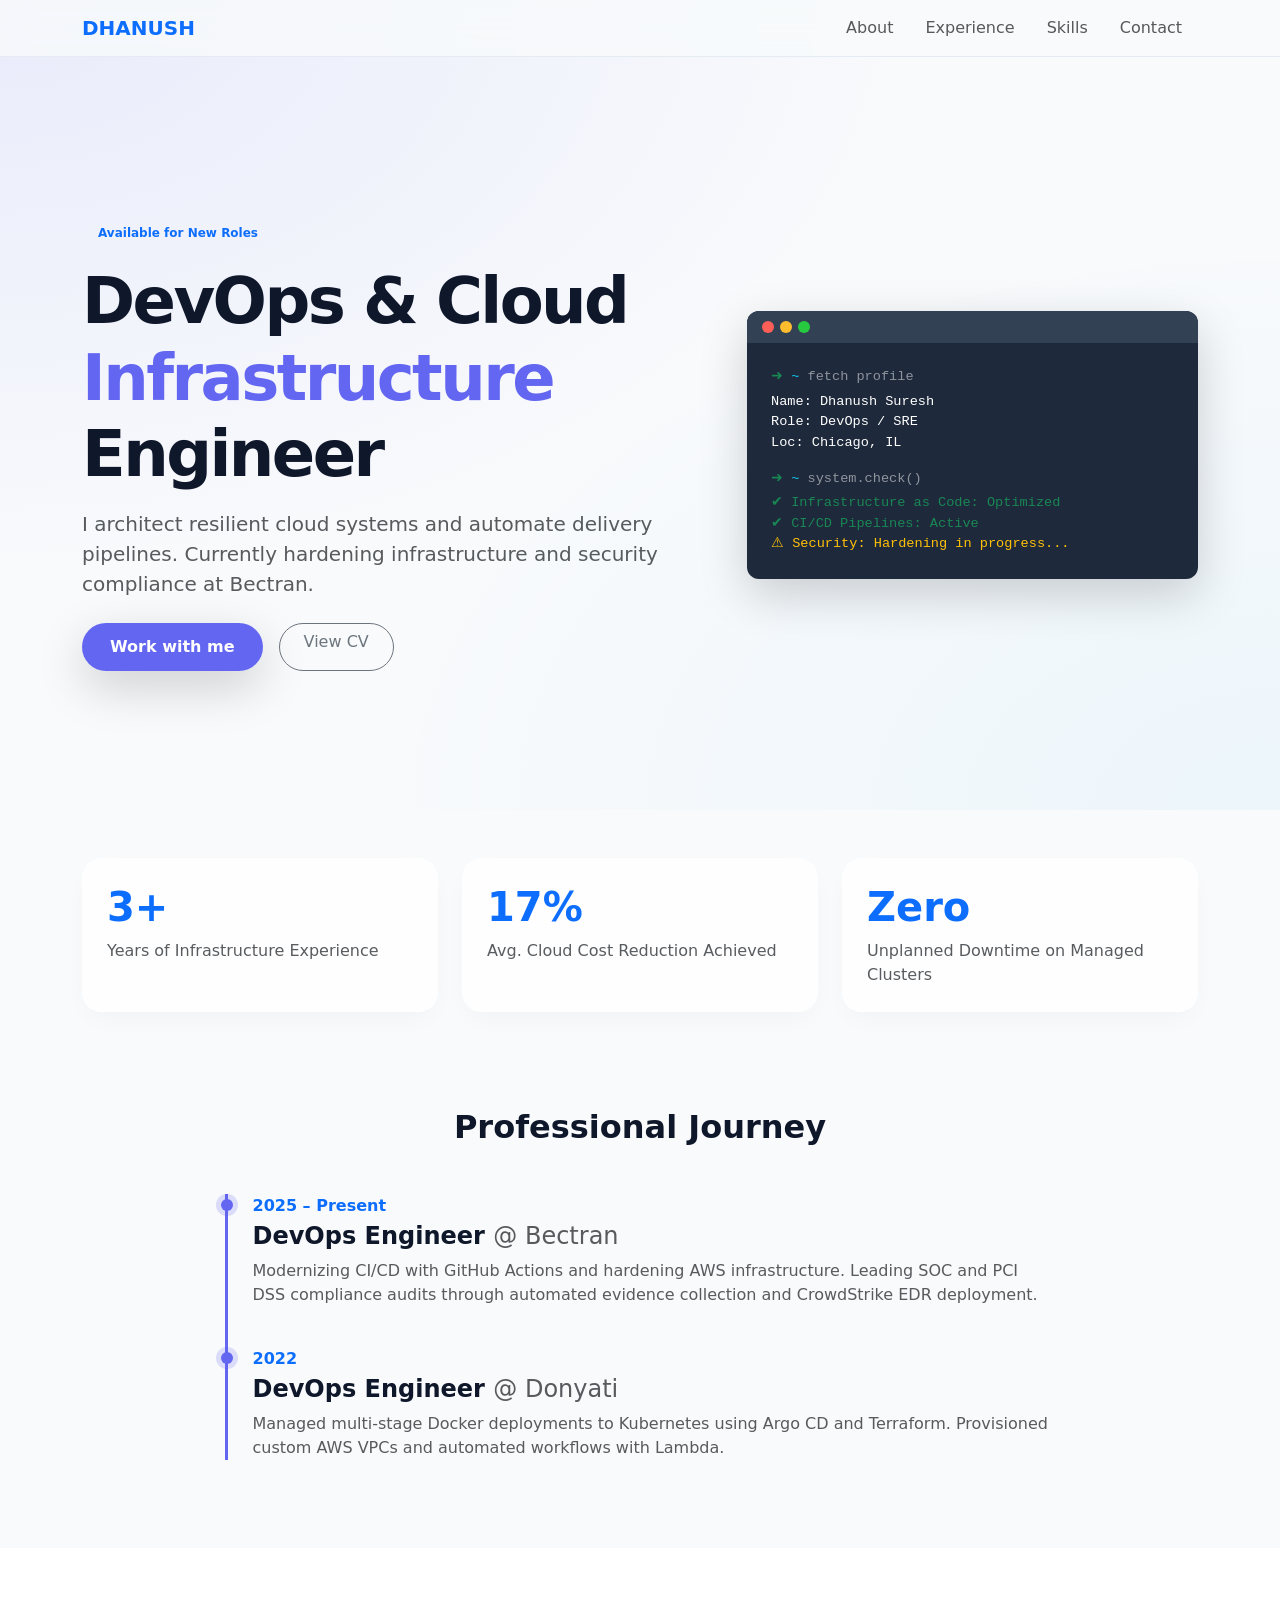
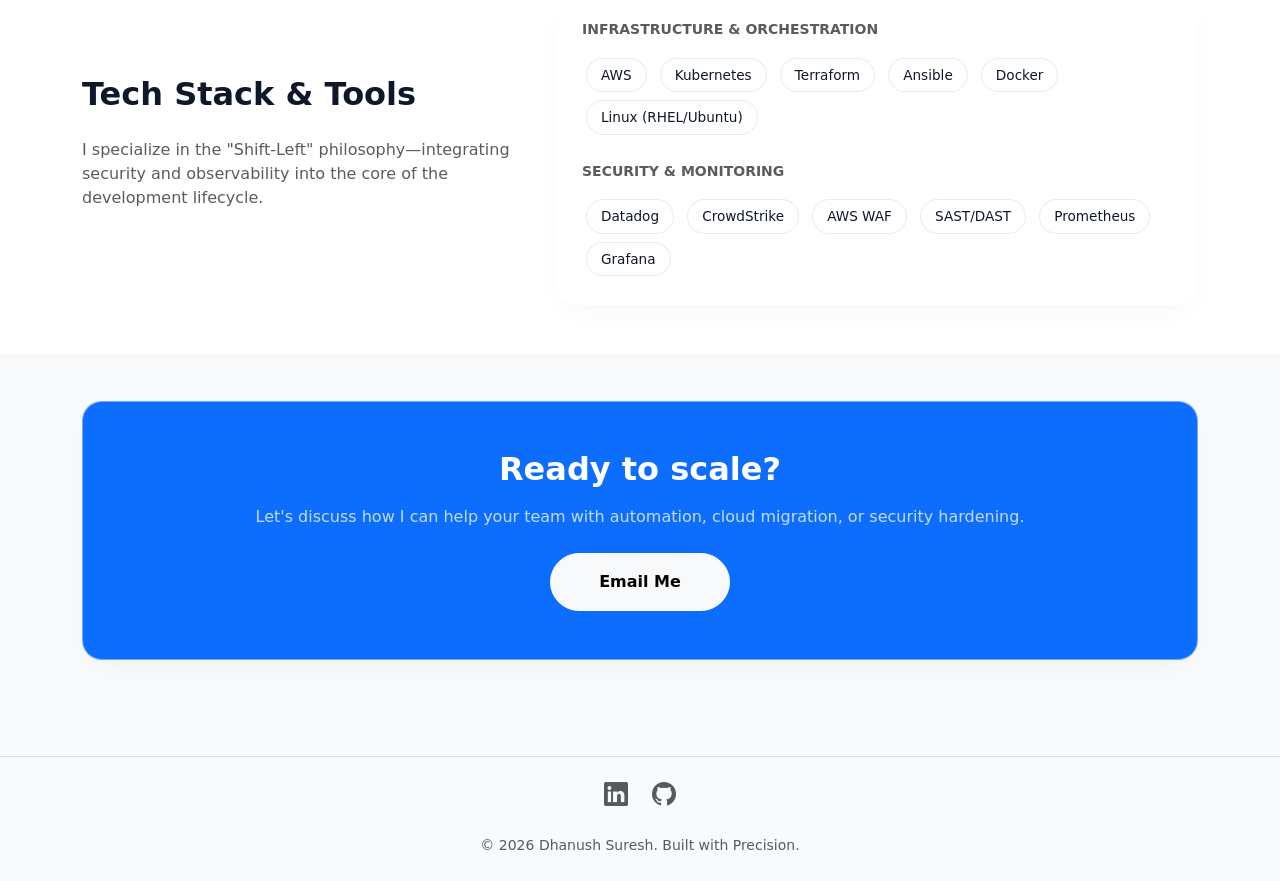
==== commit 9f265e0c: "Update print statement from 'Hello' to 'Goodbye'" ====
--- a/html/index.html
+++ b/html/index.html
@@ -2,879 +2,323 @@
 <html lang="en">
 <head>
   <meta charset="UTF-8" />
-  <meta http-equiv="X-UA-Compatible" content="IE=edge" />
   <meta name="viewport" content="width=device-width, initial-scale=1.0" />
   <title>Dhanush Suresh | DevOps Engineer</title>
 
-  <!-- Bootstrap 5 -->
-  <link
-    href="https://cdn.jsdelivr.net/npm/bootstrap@5.3.2/dist/css/bootstrap.min.css"
-    rel="stylesheet"
-  />
-  <!-- Bootstrap Icons -->
-  <link
-    rel="stylesheet"
-    href="https://cdn.jsdelivr.net/npm/bootstrap-icons@1.11.3/font/bootstrap-icons.css"
-  />
+  <link href="https://cdn.jsdelivr.net/npm/bootstrap@5.3.2/dist/css/bootstrap.min.css" rel="stylesheet" />
+  <link rel="stylesheet" href="https://cdn.jsdelivr.net/npm/bootstrap-icons@1.11.3/font/bootstrap-icons.css" />
+  
+  <link href="https://unpkg.com/aos@2.3.1/dist/aos.css" rel="stylesheet">
 
   <style>
     :root {
-      --bg-page: #f4f5fb;
-      --bg-card: #ffffff;
-      --bg-accent-soft: #e0e7ff;
-      --accent: #4f46e5;
-      --accent-soft: #eef2ff;
-      --text-main: #111827;
-      --text-muted: #6b7280;
-      --border-soft: #e5e7eb;
-      --shadow-soft: 0 18px 40px rgba(15, 23, 42, 0.08);
-      --radius-lg: 18px;
-    }
-
-    * {
-      scroll-behavior: smooth;
-    }
+      --bg-page: #f8fafc;
+      --bg-card: rgba(255, 255, 255, 0.8);
+      --accent: #6366f1; /* Modern Indigo */
+      --accent-dark: #4f46e5;
+      --text-main: #0f172a;
+      --text-muted: #64748b;
+      --border-soft: rgba(226, 232, 240, 0.8);
+      --radius-lg: 20px;
+    }
+
+    * { scroll-behavior: smooth; }
 
     body {
-      font-family: system-ui, -apple-system, BlinkMacSystemFont, "Segoe UI", sans-serif;
+      font-family: 'Inter', system-ui, -apple-system, sans-serif;
       background: var(--bg-page);
       color: var(--text-main);
+      overflow-x: hidden;
+    }
+
+    /* Scroll Progress Bar */
+    #scroll-progress {
+      position: fixed;
+      top: 0;
+      left: 0;
+      height: 4px;
+      background: linear-gradient(to right, var(--accent), #0ea5e9);
+      z-index: 9999;
+      width: 0%;
+      transition: width 0.1s ease;
+    }
+
+    /* GLASSMORPHISM CARDS */
+    .card-soft {
+      background: var(--bg-card);
+      backdrop-filter: blur(12px);
+      -webkit-backdrop-filter: blur(12px);
+      border-radius: var(--radius-lg);
+      border: 1px solid rgba(255, 255, 255, 0.4);
+      padding: 1.5rem;
+      box-shadow: 0 10px 30px -10px rgba(0, 0, 0, 0.05);
+      transition: all 0.3s cubic-bezier(0.4, 0, 0.2, 1);
+    }
+
+    .card-soft:hover {
+      transform: translateY(-5px);
+      box-shadow: 0 20px 40px -15px rgba(0, 0, 0, 0.1);
+      border-color: var(--accent);
     }
 
     /* NAVBAR */
     .navbar {
-      background: rgba(255, 255, 255, 0.9);
-      backdrop-filter: blur(16px);
-      border-bottom: 1px solid rgba(229, 231, 235, 0.8);
-    }
-
-    .navbar-brand {
-      font-weight: 700;
-      letter-spacing: 0.08em;
-      text-transform: uppercase;
-      font-size: 0.9rem;
-      color: var(--accent) !important;
-    }
-
-    .nav-link {
-      font-size: 0.9rem;
-      letter-spacing: 0.08em;
-      text-transform: uppercase;
-      color: var(--text-muted) !important;
-    }
-
-    .nav-link.active,
-    .nav-link:hover {
-      color: var(--accent) !important;
-    }
-
-    /* HERO */
+      background: rgba(248, 250, 252, 0.8);
+      backdrop-filter: blur(15px);
+      border-bottom: 1px solid var(--border-soft);
+    }
+
+    /* HERO SECTION */
     header#home {
-      min-height: 85vh;
+      min-height: 90vh;
       display: flex;
       align-items: center;
-      background: radial-gradient(circle at top left, #e0f2fe 0, #eef2ff 40%, #f4f5fb 75%);
-      padding-top: 5rem;
-      padding-bottom: 5rem;
-    }
-
-    .hero-sub {
-      font-size: 0.9rem;
-      letter-spacing: 0.18em;
-      text-transform: uppercase;
-      color: var(--text-muted);
+      background: 
+        radial-gradient(at 0% 0%, rgba(99, 102, 241, 0.1) 0px, transparent 50%),
+        radial-gradient(at 100% 100%, rgba(14, 165, 233, 0.05) 0px, transparent 50%);
+      padding-top: 80px;
     }
 
     .hero-title {
-      font-size: clamp(2.4rem, 4vw, 3.2rem);
-      font-weight: 700;
-      letter-spacing: -0.03em;
-    }
-
-    .hero-title span {
-      color: var(--accent);
-    }
-
-    .hero-tagline {
-      font-size: 1.05rem;
-      color: var(--text-muted);
-      max-width: 520px;
-    }
-
-    .hero-chip {
-      display: inline-flex;
-      align-items: center;
-      gap: 0.4rem;
-      padding: 0.25rem 0.75rem;
-      border-radius: 999px;
-      background: rgba(255, 255, 255, 0.9);
+      font-size: clamp(2.5rem, 5vw, 4rem);
+      font-weight: 800;
+      letter-spacing: -0.04em;
+    }
+
+    .hero-title span { color: var(--accent); }
+
+    /* Terminal UI */
+    .terminal-window {
+      background: #1e293b;
+      border-radius: 12px;
+      box-shadow: 0 25px 50px -12px rgba(0, 0, 0, 0.25);
+      font-family: 'Fira Code', monospace;
+      overflow: hidden;
+    }
+
+    .terminal-header {
+      background: #334155;
+      padding: 10px 15px;
+      display: flex;
+      gap: 6px;
+    }
+
+    .dot { width: 12px; height: 12px; border-radius: 50%; }
+    .dot-r { background: #ff5f56; }
+    .dot-y { background: #ffbd2e; }
+    .dot-g { background: #27c93f; }
+
+    /* Timeline Styling */
+    .timeline { border-left: 3px solid var(--accent); padding-left: 25px; }
+    .timeline-item { position: relative; margin-bottom: 40px; }
+    .timeline-dot {
+      position: absolute;
+      left: -32px;
+      top: 5px;
+      width: 12px;
+      height: 12px;
+      background: var(--accent);
+      border-radius: 50%;
+      box-shadow: 0 0 0 5px rgba(99, 102, 241, 0.2);
+    }
+
+    /* Pills */
+    .pill {
+      background: #fff;
       border: 1px solid var(--border-soft);
-      font-size: 0.75rem;
-      color: var(--text-muted);
-    }
-
-    .hero-dot {
-      width: 8px;
-      height: 8px;
-      border-radius: 999px;
-      background: #22c55e;
-    }
-
-    .hero-card {
-      background: var(--bg-card);
-      border-radius: 999px;
-      border: 1px solid #e2e8f0;
-      width: 180px;
-      height: 180px;
-      display: flex;
-      align-items: center;
-      justify-content: center;
-      box-shadow: var(--shadow-soft);
-      position: relative;
-    }
-
-    .hero-card-initials {
-      font-size: 3rem;
-      font-weight: 700;
-      color: var(--accent);
-    }
-
-    .hero-card-badge {
-      position: absolute;
-      bottom: 14px;
-      right: 18px;
-      font-size: 0.75rem;
+      padding: 6px 14px;
+      border-radius: 100px;
+      font-size: 0.85rem;
+      display: inline-block;
+      margin: 4px;
+      transition: 0.2s;
+    }
+    .pill:hover { border-color: var(--accent); color: var(--accent); }
+
+    .btn-accent {
       background: var(--accent);
       color: white;
-      padding: 0.25rem 0.6rem;
-      border-radius: 999px;
-    }
-
-    /* SECTIONS */
-    section {
-      padding: 4.5rem 0;
-    }
-
-    .section-label {
-      font-size: 0.8rem;
-      text-transform: uppercase;
-      letter-spacing: 0.18em;
-      color: var(--text-muted);
-    }
-
-    .section-title {
-      font-size: 1.7rem;
+      border-radius: 100px;
+      padding: 12px 28px;
       font-weight: 600;
-      margin-bottom: 0.4rem;
-    }
-
-    /* CARDS & LAYOUT */
-    .card-soft {
-      background: var(--bg-card);
-      border-radius: var(--radius-lg);
-      border: 1px solid var(--border-soft);
-      padding: 1.4rem 1.5rem;
-      box-shadow: var(--shadow-soft);
-    }
-
-    .pill {
-      display: inline-flex;
-      align-items: center;
-      gap: 0.4rem;
-      padding: 0.3rem 0.75rem;
-      border-radius: 999px;
-      font-size: 0.8rem;
-      border: 1px solid var(--border-soft);
-      background: #f9fafb;
-      color: var(--text-muted);
-      margin: 0.15rem;
-    }
-
-    .pill i {
-      font-size: 0.9rem;
-      color: var(--accent);
-    }
-
-    .timeline {
-      border-left: 2px solid #e5e7eb;
-      padding-left: 1.4rem;
-      margin-top: 1.5rem;
-    }
-
-    .timeline-item {
-      position: relative;
-      margin-bottom: 1.7rem;
-    }
-
-    .timeline-item:last-child {
-      margin-bottom: 0;
-    }
-
-    .timeline-dot {
-      position: absolute;
-      left: -1.1rem;
-      top: 0.35rem;
-      width: 11px;
-      height: 11px;
-      border-radius: 999px;
-      background: var(--accent);
-    }
-
-    .timeline-role {
-      font-weight: 600;
-      font-size: 1rem;
-    }
-
-    .timeline-company {
-      font-size: 0.9rem;
-      color: var(--text-muted);
-    }
-
-    .timeline-meta {
-      font-size: 0.8rem;
-      color: var(--text-muted);
-      text-transform: uppercase;
-      letter-spacing: 0.16em;
-    }
-
-    .timeline-text {
-      font-size: 0.9rem;
-      color: var(--text-muted);
-      margin-top: 0.3rem;
-    }
-
-    /* CERT CARDS */
-    .cert-card {
-      background: var(--bg-card);
-      border-radius: var(--radius-lg);
-      border: 1px solid var(--border-soft);
-      padding: 1.1rem 1.2rem;
-      height: 100%;
-      display: flex;
-      flex-direction: column;
-      justify-content: space-between;
-      transition: transform 0.15s ease, box-shadow 0.15s ease, border-color 0.15s ease;
-    }
-
-    .cert-card:hover {
-      transform: translateY(-3px);
-      border-color: var(--accent);
-      box-shadow: 0 18px 36px rgba(15, 23, 42, 0.12);
-    }
-
-    .cert-title {
-      font-size: 1rem;
-      font-weight: 600;
-    }
-
-    .cert-tag {
-      font-size: 0.75rem;
-      padding: 0.1rem 0.55rem;
-      border-radius: 999px;
-      background: var(--accent-soft);
-      color: var(--accent);
-      text-transform: uppercase;
-      letter-spacing: 0.12em;
-    }
-
-    .cert-note {
-      font-size: 0.85rem;
-      color: var(--text-muted);
-      margin-top: 0.35rem;
-    }
-
-    /* CONTACT */
-    .contact-email {
-      font-size: 1.05rem;
-      font-weight: 500;
-      color: var(--accent);
-      text-decoration: none;
-      word-break: break-all;
-    }
-
-    .contact-email:hover {
-      text-decoration: underline;
-    }
-
-    .social-chip {
-      display: inline-flex;
-      align-items: center;
-      gap: 0.45rem;
-      padding: 0.35rem 0.9rem;
-      border-radius: 999px;
-      border: 1px solid var(--border-soft);
-      background: #ffffff;
-      font-size: 0.9rem;
-      color: var(--text-muted);
-      text-decoration: none;
-      margin: 0.18rem;
-      transition: transform 0.12s ease, box-shadow 0.12s ease, border-color 0.12s ease;
-    }
-
-    .social-chip i {
-      font-size: 1.1rem;
-    }
-
-    .social-chip.linkedin i {
-      color: #0a66c2;
-    }
-
-    .social-chip.github i {
-      color: #111827;
-    }
-
-    .social-chip.youtube i {
-      color: #ff0000;
-    }
-
-    .social-chip.medium i {
-      color: #000000;
-    }
-
-    .social-chip:hover {
-      transform: translateY(-1px);
-      border-color: var(--accent);
-      box-shadow: 0 10px 24px rgba(15, 23, 42, 0.1);
-      color: var(--text-main);
-    }
-
-    /* BUTTONS */
-    .btn-accent {
-      background: var(--accent);
       border: none;
-      color: white;
-      border-radius: 999px;
-      padding: 0.55rem 1.4rem;
-      font-size: 0.9rem;
-      font-weight: 500;
-    }
-
-    .btn-accent:hover {
-      background: #4338ca;
-      color: #fff;
-    }
-
-    .btn-ghost {
-      border-radius: 999px;
-      padding: 0.55rem 1.4rem;
-      font-size: 0.9rem;
-      border: 1px solid var(--border-soft);
-      background: #ffffff;
-      color: var(--text-muted);
-    }
-
-    .btn-ghost:hover {
-      border-color: var(--accent);
-      color: var(--accent);
-    }
-
-    /* FOOTER */
-    footer {
-      padding: 1.8rem 0 1.2rem;
-      font-size: 0.85rem;
-      color: var(--text-muted);
-      border-top: 1px solid var(--border-soft);
-      background: #ffffff;
-    }
-
-    /* ANIMATIONS */
-    .reveal {
-      opacity: 0;
-      transform: translateY(16px);
-      transition: opacity 0.5s ease-out, transform 0.5s ease-out;
-    }
-
-    .reveal.visible {
-      opacity: 1;
-      transform: translateY(0);
-    }
-
-    @media (max-width: 767.98px) {
-      header#home {
-        padding-top: 4.5rem;
-      }
-      .hero-card {
-        width: 150px;
-        height: 150px;
-      }
-    }
+      transition: 0.3s;
+    }
+    .btn-accent:hover { background: var(--accent-dark); transform: scale(1.05); }
+
   </style>
 </head>
 <body>
-  <!-- NAVBAR -->
-  <nav class="navbar navbar-expand-lg navbar-light fixed-top">
-    <div class="container">
-      <a class="navbar-brand" href="#home">DHANUSH</a>
-      <button
-        class="navbar-toggler"
-        type="button"
-        data-bs-toggle="collapse"
-        data-bs-target="#navbarNav"
-        aria-controls="navbarNav"
-        aria-expanded="false"
-        aria-label="Toggle navigation"
-      >
+
+  <div id="scroll-progress"></div>
+
+  <nav class="navbar navbar-expand-lg fixed-top">
+    <div class="container">
+      <a class="navbar-brand fw-bold text-primary" href="#">DHANUSH</a>
+      <button class="navbar-toggler" type="button" data-bs-toggle="collapse" data-bs-target="#navbarNav">
         <span class="navbar-toggler-icon"></span>
       </button>
-
       <div class="collapse navbar-collapse" id="navbarNav">
-        <ul class="navbar-nav ms-auto mb-2 mb-lg-0">
-          <li class="nav-item"><a class="nav-link active" href="#home">Home</a></li>
-          <li class="nav-item"><a class="nav-link" href="#about">About</a></li>
-          <li class="nav-item"><a class="nav-link" href="#experience">Experience</a></li>
-          <li class="nav-item"><a class="nav-link" href="#skills">Skills</a></li>
-          <li class="nav-item"><a class="nav-link" href="#certifications">Certifications</a></li>
-          <li class="nav-item"><a class="nav-link" href="#contact">Contact</a></li>
+        <ul class="navbar-nav ms-auto fw-medium">
+          <li class="nav-item"><a class="nav-link px-3" href="#about">About</a></li>
+          <li class="nav-item"><a class="nav-link px-3" href="#experience">Experience</a></li>
+          <li class="nav-item"><a class="nav-link px-3" href="#skills">Skills</a></li>
+          <li class="nav-item"><a class="nav-link px-3" href="#contact">Contact</a></li>
         </ul>
       </div>
     </div>
   </nav>
 
-  <!-- HERO -->
   <header id="home">
     <div class="container">
-      <div class="row align-items-center gy-4">
-        <div class="col-lg-7 reveal">
-          <div class="hero-sub mb-2">DevOps · Cloud · Security</div>
-          <h1 class="hero-title mb-2">
-            Hi, I’m <span>Dhanush</span> Suresh
-          </h1>
-          <p class="hero-tagline mb-4">
-            DevOps Engineer focused on secure cloud infrastructure, CI/CD automation, and
-            observability — currently helping modernize deployments and security at Bectran.
+      <div class="row align-items-center">
+        <div class="col-lg-7" data-aos="fade-right" data-aos-delay="200">
+          <div class="badge bg-indigo-100 text-primary mb-3 px-3 py-2 rounded-pill">Available for New Roles</div>
+          <h1 class="hero-title mb-3">DevOps & Cloud <br><span>Infrastructure</span> Engineer</h1>
+          <p class="lead text-muted mb-4" style="max-width: 600px;">
+            I architect resilient cloud systems and automate delivery pipelines. Currently hardening infrastructure and security compliance at <strong>Bectran</strong>.
           </p>
-          <div class="d-flex flex-wrap gap-2 mb-3">
-            <a href="#contact" class="btn btn-accent me-2 mb-2">
-              <i class="bi bi-send-fill me-1"></i> Contact me
-            </a>
-            <!-- TODO: replace href with actual resume file URL in your repo -->
-            <a
-              href="assets/Dhanush-Suresh-Resume.pdf"
-              class="btn btn-ghost mb-2"
-              target="_blank"
-              rel="noopener noreferrer"
-            >
-              <i class="bi bi-file-earmark-text me-1"></i> Download CV
-            </a>
-          </div>
-          <div class="hero-chip mt-2">
-            <span class="hero-dot"></span>
-            <span>Open to DevOps / Cloud roles</span>
-          </div>
-        </div>
-        <div class="col-lg-5 d-flex justify-content-lg-end justify-content-center reveal">
-          <div class="hero-card">
-            <!-- You can replace this with an <img> if you have a picture -->
-            <!-- <img src="assets/img/person.jpg" alt="Dhanush portrait" class="w-100 h-100 rounded-circle" /> -->
-            <div class="hero-card-initials">DS</div>
-            <div class="hero-card-badge">
-              <i class="bi bi-geo-alt-fill me-1"></i> Chicago, IL
-            </div>
-          </div>
+          <div class="d-flex gap-3">
+            <a href="#contact" class="btn btn-accent shadow-lg">Work with me</a>
+            <a href="#" class="btn btn-outline-secondary rounded-pill px-4">View CV</a>
+          </div>
+        </div>
+        <div class="col-lg-5 mt-5 mt-lg-0" data-aos="zoom-in" data-aos-delay="400">
+            <div class="terminal-window p-0 shadow-lg">
+                <div class="terminal-header">
+                    <div class="dot dot-r"></div>
+                    <div class="dot dot-y"></div>
+                    <div class="dot dot-g"></div>
+                </div>
+                <div class="p-4 text-white-50 font-monospace" style="font-size: 0.85rem;">
+                    <div><span class="text-success">➜</span> <span class="text-info">~</span> fetch profile</div>
+                    <div class="text-white mt-1">Name: Dhanush Suresh</div>
+                    <div class="text-white">Role: DevOps / SRE</div>
+                    <div class="text-white">Loc: Chicago, IL</div>
+                    <div class="mt-3"><span class="text-success">➜</span> <span class="text-info">~</span> system.check()</div>
+                    <div class="text-success mt-1">✔ Infrastructure as Code: Optimized</div>
+                    <div class="text-success">✔ CI/CD Pipelines: Active</div>
+                    <div class="text-warning">⚠ Security: Hardening in progress...</div>
+                </div>
+            </div>
         </div>
       </div>
     </div>
   </header>
 
-  <!-- ABOUT -->
-  <section id="about">
-    <div class="container">
-      <div class="row g-4 align-items-start">
-        <div class="col-lg-7 reveal">
-          <div class="section-label">About</div>
-          <h2 class="section-title">Who I am</h2>
-          <p class="text-muted mb-3">
-            I’m a DevOps Engineer with a strong cybersecurity foundation, currently working at
-            Bectran. I enjoy building reliable pipelines, hardening infrastructure, and making
-            complex systems observable and easier to operate.
-          </p>
-          <p class="text-muted mb-4">
-            My background includes architecting cloud-native environments, implementing shift-left
-            security with SAST/DAST tooling, and helping organizations prepare for SOC and PCI DSS
-            audits while keeping developer workflows fast and flexible.
-          </p>
-
-          <div class="row gy-3">
-            <div class="col-md-6">
-              <div class="card-soft">
-                <div class="small text-muted mb-1">Current Role</div>
-                <div class="fw-semibold">DevOps Engineer — Bectran</div>
-                <div class="text-muted small">Jan 2025 – Present · Chicago, IL</div>
-              </div>
-            </div>
-            <div class="col-md-6">
-              <div class="card-soft">
-                <div class="small text-muted mb-1">Education</div>
-                <div class="fw-semibold">M.S. Cybersecurity</div>
-                <div class="text-muted small">
-                  California State University – Dominguez Hills · GPA 3.94
+  <section id="about" class="py-5">
+    <div class="container">
+      <div class="row g-4">
+        <div class="col-md-4" data-aos="fade-up" data-aos-delay="100">
+          <div class="card-soft h-100">
+            <h3 class="h1 fw-bold text-primary">3+</h3>
+            <p class="text-muted mb-0">Years of Infrastructure Experience</p>
+          </div>
+        </div>
+        <div class="col-md-4" data-aos="fade-up" data-aos-delay="200">
+          <div class="card-soft h-100">
+            <h3 class="h1 fw-bold text-primary">17%</h3>
+            <p class="text-muted mb-0">Avg. Cloud Cost Reduction Achieved</p>
+          </div>
+        </div>
+        <div class="col-md-4" data-aos="fade-up" data-aos-delay="300">
+          <div class="card-soft h-100">
+            <h3 class="h1 fw-bold text-primary">Zero</h3>
+            <p class="text-muted mb-0">Unplanned Downtime on Managed Clusters</p>
+          </div>
+        </div>
+      </div>
+    </div>
+  </section>
+
+  <section id="experience" class="py-5">
+    <div class="container">
+      <h2 class="fw-bold mb-5 text-center" data-aos="fade-up">Professional Journey</h2>
+      <div class="row justify-content-center">
+        <div class="col-lg-9">
+          <div class="timeline">
+            <div class="timeline-item" data-aos="fade-left">
+              <div class="timeline-dot"></div>
+              <span class="text-primary fw-bold">2025 – Present</span>
+              <h4 class="fw-bold mt-1">DevOps Engineer <span class="text-muted fw-normal">@ Bectran</span></h4>
+              <p class="text-muted">Modernizing CI/CD with GitHub Actions and hardening AWS infrastructure. Leading SOC and PCI DSS compliance audits through automated evidence collection and CrowdStrike EDR deployment.</p>
+            </div>
+            <div class="timeline-item" data-aos="fade-left">
+                <div class="timeline-dot"></div>
+                <span class="text-primary fw-bold">2022</span>
+                <h4 class="fw-bold mt-1">DevOps Engineer <span class="text-muted fw-normal">@ Donyati</span></h4>
+                <p class="text-muted">Managed multi-stage Docker deployments to Kubernetes using Argo CD and Terraform. Provisioned custom AWS VPCs and automated workflows with Lambda.</p>
+            </div>
+          </div>
+        </div>
+      </div>
+    </div>
+  </section>
+
+  <section id="skills" class="py-5 bg-white">
+    <div class="container">
+        <div class="row align-items-center">
+            <div class="col-lg-5" data-aos="fade-right">
+                <h2 class="fw-bold mb-4">Tech Stack & Tools</h2>
+                <p class="text-muted">I specialize in the "Shift-Left" philosophy—integrating security and observability into the core of the development lifecycle.</p>
+            </div>
+            <div class="col-lg-7" data-aos="fade-left">
+                <div class="card-soft">
+                    <h6 class="fw-bold text-uppercase small text-muted mb-3">Infrastructure & Orchestration</h6>
+                    <div class="mb-4">
+                        <span class="pill">AWS</span> <span class="pill">Kubernetes</span> <span class="pill">Terraform</span> 
+                        <span class="pill">Ansible</span> <span class="pill">Docker</span> <span class="pill">Linux (RHEL/Ubuntu)</span>
+                    </div>
+                    <h6 class="fw-bold text-uppercase small text-muted mb-3">Security & Monitoring</h6>
+                    <div>
+                        <span class="pill">Datadog</span> <span class="pill">CrowdStrike</span> <span class="pill">AWS WAF</span> 
+                        <span class="pill">SAST/DAST</span> <span class="pill">Prometheus</span> <span class="pill">Grafana</span>
+                    </div>
                 </div>
-              </div>
-            </div>
-          </div>
-        </div>
-
-        <!-- Quick info -->
-        <div class="col-lg-5 reveal">
-          <div class="card-soft">
-            <div class="small text-muted mb-2">Snapshot</div>
-            <ul class="list-unstyled mb-0 small">
-              <li class="mb-2">
-                <i class="bi bi-check-circle-fill text-success me-2"></i>
-                Set up GitHub Actions pipelines with backups, API test automation, and rollbacks on
-                failure.
-              </li>
-              <li class="mb-2">
-                <i class="bi bi-shield-lock-fill text-primary me-2"></i>
-                Implemented shift-left security with SAST/DAST tools and cloud security best
-                practices.
-              </li>
-              <li class="mb-2">
-                <i class="bi bi-bar-chart-line-fill text-warning me-2"></i>
-                Built Datadog log pipelines and alerts to monitor production infrastructure and
-                in-app WAF events.
-              </li>
-              <li>
-                <i class="bi bi-diagram-3-fill text-info me-2"></i>
-                Experience across AWS, Kubernetes, Terraform, Ansible, Docker, and observability
-                stacks.
-              </li>
-            </ul>
-          </div>
-        </div>
-      </div>
+            </div>
+        </div>
     </div>
   </section>
 
-  <!-- EXPERIENCE -->
-  <section id="experience">
-    <div class="container">
-      <div class="section-label text-center">Experience</div>
-      <h2 class="section-title text-center mb-1">Where I’ve worked</h2>
-      <p class="text-muted text-center mb-4">
-        Roles across DevOps, cloud engineering, and infrastructure automation.
-      </p>
-
-      <div class="row justify-content-center">
-        <div class="col-lg-10 reveal">
-          <div class="timeline">
-            <!-- Bectran -->
-            <div class="timeline-item">
-              <div class="timeline-dot"></div>
-              <div class="timeline-meta">Jan 2025 – Present · Chicago, IL</div>
-              <div class="timeline-role">DevOps Engineer</div>
-              <div class="timeline-company">Bectran</div>
-              <p class="timeline-text">
-                Set up deployment pipelines on GitHub Actions with automated backups, API
-                functionality tests, and email reports with rollbacks on failure. Implemented
-                shift-left security practices with SAST/DAST tools and recommended cloud & endpoint
-                security best practices.
-              </p>
-              <p class="timeline-text">
-                Managed evidence collection for SOC and PCI DSS audits, onboarded CrowdStrike EDR,
-                and configured AWS WAF to filter noise and block threats at the edge. Built log
-                pipelines and alerts in Datadog to monitor production and detect context-based
-                attacks.
-              </p>
-            </div>
-
-            <!-- Donyati -->
-            <div class="timeline-item">
-              <div class="timeline-dot"></div>
-              <div class="timeline-meta">Aug 2022 – Dec 2022 · Bangalore, IN</div>
-              <div class="timeline-role">DevOps Engineer</div>
-              <div class="timeline-company">Donyati</div>
-              <p class="timeline-text">
-                Built and maintained CI/CD pipelines using GitHub, Jenkins, and Argo CD to deploy
-                multi-stage Docker images to Kubernetes clusters, using Terraform for provisioning.
-              </p>
-              <p class="timeline-text">
-                Set up custom AWS VPCs with public/private subnets and ALBs, tuned autoscaling and
-                reserved instances, migrated automation scripts to AWS Lambda, and used tools like
-                Nmap and Qualys to reduce the attack surface. Trained 14 graduate engineer trainees
-                on Linux and AWS practices.
-              </p>
-            </div>
-
-            <!-- IIT Madras -->
-            <div class="timeline-item">
-              <div class="timeline-dot"></div>
-              <div class="timeline-meta">Oct 2021 – Aug 2022 · Chennai, IN</div>
-              <div class="timeline-role">DevOps Engineer</div>
-              <div class="timeline-company">IIT Madras</div>
-              <p class="timeline-text">
-                Architected AWS-based infrastructure to manage 450 big data telemetry devices using
-                NLBs and Kubernetes for scalability. Saved 17% on monthly costs with autoscaling,
-                spot instances, storage tiering, and cost alerts.
-              </p>
-              <p class="timeline-text">
-                Built and managed MongoDB, PostgreSQL, and DynamoDB with replicas, automated
-                database backups to S3 using Python/Bash, and set lifecycle policies. Implemented
-                observability with Prometheus and Grafana, used Terraform and Ansible for
-                infrastructure as code, and managed Linux administration for the organization.
-              </p>
-            </div>
-          </div>
-        </div>
+  <section id="contact" class="py-5 mb-5">
+    <div class="container">
+      <div class="card-soft bg-primary text-white p-5 text-center" data-aos="zoom-in">
+        <h2 class="fw-bold mb-3">Ready to scale?</h2>
+        <p class="mb-4 opacity-75">Let's discuss how I can help your team with automation, cloud migration, or security hardening.</p>
+        <a href="mailto:dhanushnaidu77@gmail.com" class="btn btn-light rounded-pill px-5 py-3 fw-bold">Email Me</a>
       </div>
     </div>
   </section>
 
-  <!-- SKILLS -->
-  <section id="skills">
-    <div class="container">
-      <div class="row g-4 align-items-start">
-        <div class="col-lg-5 reveal">
-          <div class="section-label">Skills</div>
-          <h2 class="section-title">What I work with</h2>
-          <p class="text-muted">
-            A mix of cloud platforms, DevOps tooling, security technologies, and scripting
-            languages I use to design, automate, and secure infrastructure.
-          </p>
-        </div>
-        <div class="col-lg-7 reveal">
-          <div class="card-soft mb-3">
-            <div class="small text-muted mb-1">Cloud Platforms</div>
-            <div>
-              <span class="pill"><i class="bi bi-cloud-fill"></i>AWS</span>
-              <span class="pill"><i class="bi bi-cloud-check"></i>Azure</span>
-              <span class="pill"><i class="bi bi-cloud-plus"></i>GCP</span>
-            </div>
-          </div>
-          <div class="card-soft mb-3">
-            <div class="small text-muted mb-1">DevOps & Infrastructure</div>
-            <div>
-              <span class="pill"><i class="bi bi-diagram-3"></i>GitHub Actions</span>
-              <span class="pill"><i class="bi bi-diagram-3"></i>Jenkins</span>
-              <span class="pill"><i class="bi bi-diagram-3"></i>GitLab CI</span>
-              <span class="pill"><i class="bi bi-box-seam"></i>Docker</span>
-              <span class="pill"><i class="bi bi-diagram-2"></i>Kubernetes</span>
-              <span class="pill"><i class="bi bi-braces-asterisk"></i>Terraform</span>
-              <span class="pill"><i class="bi bi-terminal"></i>Ansible</span>
-              <span class="pill"><i class="bi bi-hdd-network"></i>Linux</span>
-              <span class="pill"><i class="bi bi-git"></i>Git / GitOps</span>
-            </div>
-          </div>
-          <div class="card-soft mb-3">
-            <div class="small text-muted mb-1">Observability & Data</div>
-            <div>
-              <span class="pill"><i class="bi bi-graph-up"></i>Datadog</span>
-              <span class="pill"><i class="bi bi-bar-chart-line"></i>Prometheus</span>
-              <span class="pill"><i class="bi bi-bar-chart"></i>Grafana</span>
-              <span class="pill"><i class="bi bi-search"></i>ELK</span>
-              <span class="pill"><i class="bi bi-database-check"></i>SQL / NoSQL</span>
-            </div>
-          </div>
-          <div class="card-soft">
-            <div class="small text-muted mb-1">Security & Scripting</div>
-            <div>
-              <span class="pill"><i class="bi bi-shield-lock"></i>SAST / DAST</span>
-              <span class="pill"><i class="bi bi-shield-shaded"></i>CrowdStrike Falcon</span>
-              <span class="pill"><i class="bi bi-shield-lock"></i>AWS WAF</span>
-              <span class="pill"><i class="bi bi-code-slash"></i>Python</span>
-              <span class="pill"><i class="bi bi-code-slash"></i>Bash</span>
-              <span class="pill"><i class="bi bi-code-slash"></i>PowerShell</span>
-              <span class="pill"><i class="bi bi-code-slash"></i>Golang</span>
-              <span class="pill"><i class="bi bi-code-slash"></i>Java</span>
-            </div>
-          </div>
-        </div>
-      </div>
-    </div>
-  </section>
-
-  <!-- CERTIFICATIONS -->
-  <section id="certifications">
-    <div class="container">
-      <div class="section-label text-center">Certifications</div>
-      <h2 class="section-title text-center mb-1">Credentials</h2>
-      <p class="text-muted text-center mb-4">
-        Industry-recognized certifications that support my experience in cloud, security, and DevOps.
-      </p>
-
-      <div class="row g-3 g-md-4">
-        <div class="col-md-6 col-lg-3 reveal">
-          <div class="cert-card">
-            <div>
-              <div class="d-flex justify-content-between align-items-center mb-1">
-                <div class="cert-title">AWS Solutions Architect – Associate</div>
-              </div>
-              <div class="cert-tag mt-2">Cloud</div>
-              <p class="cert-note">
-                Designing secure, scalable architectures and services on AWS.
-              </p>
-            </div>
-          </div>
-        </div>
-
-        <div class="col-md-6 col-lg-3 reveal">
-          <div class="cert-card">
-            <div>
-              <div class="d-flex justify-content-between align-items-center mb-1">
-                <div class="cert-title">CompTIA Security+</div>
-              </div>
-              <div class="cert-tag mt-2">Security</div>
-              <p class="cert-note">
-                Foundations in security concepts, risk management, and defense strategies.
-              </p>
-            </div>
-          </div>
-        </div>
-
-        <div class="col-md-6 col-lg-3 reveal">
-          <div class="cert-card">
-            <div>
-              <div class="d-flex justify-content-between align-items-center mb-1">
-                <div class="cert-title">HashiCorp Terraform Associate</div>
-              </div>
-              <div class="cert-tag mt-2">IaC</div>
-              <p class="cert-note">
-                Infrastructure as Code patterns, modules, and workflows using Terraform.
-              </p>
-            </div>
-          </div>
-        </div>
-
-        <div class="col-md-6 col-lg-3 reveal">
-          <div class="cert-card">
-            <div>
-              <div class="d-flex justify-content-between align-items-center mb-1">
-                <div class="cert-title">Microsoft Azure AZ-900</div>
-              </div>
-              <div class="cert-tag mt-2">Cloud</div>
-              <p class="cert-note">
-                Understanding Azure services, cloud concepts, and pricing models.
-              </p>
-            </div>
-          </div>
-        </div>
-      </div>
-    </div>
-  </section>
-
-  <!-- CONTACT -->
-  <section id="contact">
-    <div class="container">
-      <div class="row g-4 align-items-start">
-        <div class="col-lg-6 reveal">
-          <div class="section-label">Contact</div>
-          <h2 class="section-title">Let’s talk</h2>
-          <p class="text-muted mb-3">
-            Interested in working together, have a role in mind, or want to discuss infrastructure,
-            security, or DevOps practices? I’m always happy to connect.
-          </p>
-          <div class="card-soft mb-3">
-            <div class="small text-muted mb-1">Email</div>
-            <a href="mailto:dhanushnaidu77@gmail.com" class="contact-email">
-              dhanushnaidu77@gmail.com
-            </a>
-            <div class="small text-muted mt-2">
-              I usually respond within one business day.
-            </div>
-          </div>
-        </div>
-        <div class="col-lg-6 reveal">
-          <div class="card-soft">
-            <div class="small text-muted mb-2">Social</div>
-            <p class="text-muted small mb-2">
-              You can also find my projects, articles, and videos here:
-            </p>
-            <div class="mb-1">
-              <a
-                class="social-chip linkedin"
-                href="https://www.linkedin.com/in/dhanush--s/"
-                target="_blank"
-                rel="noopener noreferrer"
-              >
-                <i class="bi bi-linkedin"></i>
-                <span>LinkedIn</span>
-              </a>
-              <a
-                class="social-chip github"
-                href="https://github.com/dhanushnaidu77"
-                target="_blank"
-                rel="noopener noreferrer"
-              >
-                <i class="bi bi-github"></i>
-                <span>GitHub</span>
-              </a>
-            </div>
-            <div class="mb-1">
-              <a
-                class="social-chip youtube"
-                href="https://www.youtube.com/@dhanushnaidu"
-                target="_blank"
-                rel="noopener noreferrer"
-              >
-                <i class="bi bi-youtube"></i>
-                <span>YouTube</span>
-              </a>
-              <a
-                class="social-chip medium"
-                href="https://medium.com/@dhanushnaidu77"
-                target="_blank"
-                rel="noopener noreferrer"
-              >
-                <i class="bi bi-medium"></i>
-                <span>Medium</span>
-              </a>
-            </div>
-          </div>
-        </div>
-      </div>
-    </div>
-  </section>
-
-  <!-- FOOTER -->
-  <footer>
-    <div class="container d-flex flex-wrap justify-content-between align-items-center">
-      <div class="mb-2">
-        © <span id="year"></span> Dhanush Suresh. All rights reserved.
-      </div>
-      <div class="mb-2">
-        Built with HTML, CSS, and Bootstrap. Hosted on GitHub Pages.
-      </div>
+  <footer class="py-4 text-center text-muted border-top">
+    <div class="container">
+        <div class="d-flex justify-content-center gap-4 mb-3">
+            <a href="https://linkedin.com/in/dhanush--s/" class="text-muted h4"><i class="bi bi-linkedin"></i></a>
+            <a href="https://github.com/dhanushnaidu77" class="text-muted h4"><i class="bi bi-github"></i></a>
+        </div>
+        <small>© <span id="year"></span> Dhanush Suresh. Built with Precision.</small>
     </div>
   </footer>
 
-  <!-- JS -->
   <script src="https://cdn.jsdelivr.net/npm/bootstrap@5.3.2/dist/js/bootstrap.bundle.min.js"></script>
+  <script src="https://unpkg.com/aos@2.3.1/dist/aos.js"></script>
   <script>
-    // Footer year
+    // Initialize Animations
+    AOS.init({
+      duration: 1000,
+      once: true,
+      offset: 150
+    });
+
+    // Scroll Progress
+    window.onscroll = function() {
+      let winScroll = document.body.scrollTop || document.documentElement.scrollTop;
+      let height = document.documentElement.scrollHeight - document.documentElement.clientHeight;
+      let scrolled = (winScroll / height) * 100;
+      document.getElementById("scroll-progress").style.width = scrolled + "%";
+    };
+
     document.getElementById("year").textContent = new Date().getFullYear();
-
-    // Scroll-based reveal animations
-    const revealEls = document.querySelectorAll(".reveal");
-    const observer = new IntersectionObserver(
-      (entries) => {
-        entries.forEach((entry) => {
-          if (entry.isIntersecting) {
-            entry.target.classList.add("visible");
-            observer.unobserve(entry.target);
-          }
-        });
-      },
-      { threshold: 0.15 }
-    );
-    revealEls.forEach((el) => observer.observe(el));
-
-    // Active nav link on scroll
-    const sections = document.querySelectorAll("header, section");
-    const navLinks = document.querySelectorAll(".nav-link");
-
-    window.addEventListener("scroll", () => {
-      const scrollPos = window.scrollY + 140;
-      sections.forEach((sec) => {
-        if (!sec.id) return;
-        const top = sec.offsetTop;
-        const height = sec.offsetHeight;
-        if (scrollPos >= top && scrollPos < top + height) {
-          navLinks.forEach((link) => link.classList.remove("active"));
-          const active = document.querySelector('.nav-link[href="#' + sec.id + '"]');
-          if (active) active.classList.add("active");
-        }
-      });
-    });
   </script>
 </body>
 </html>
